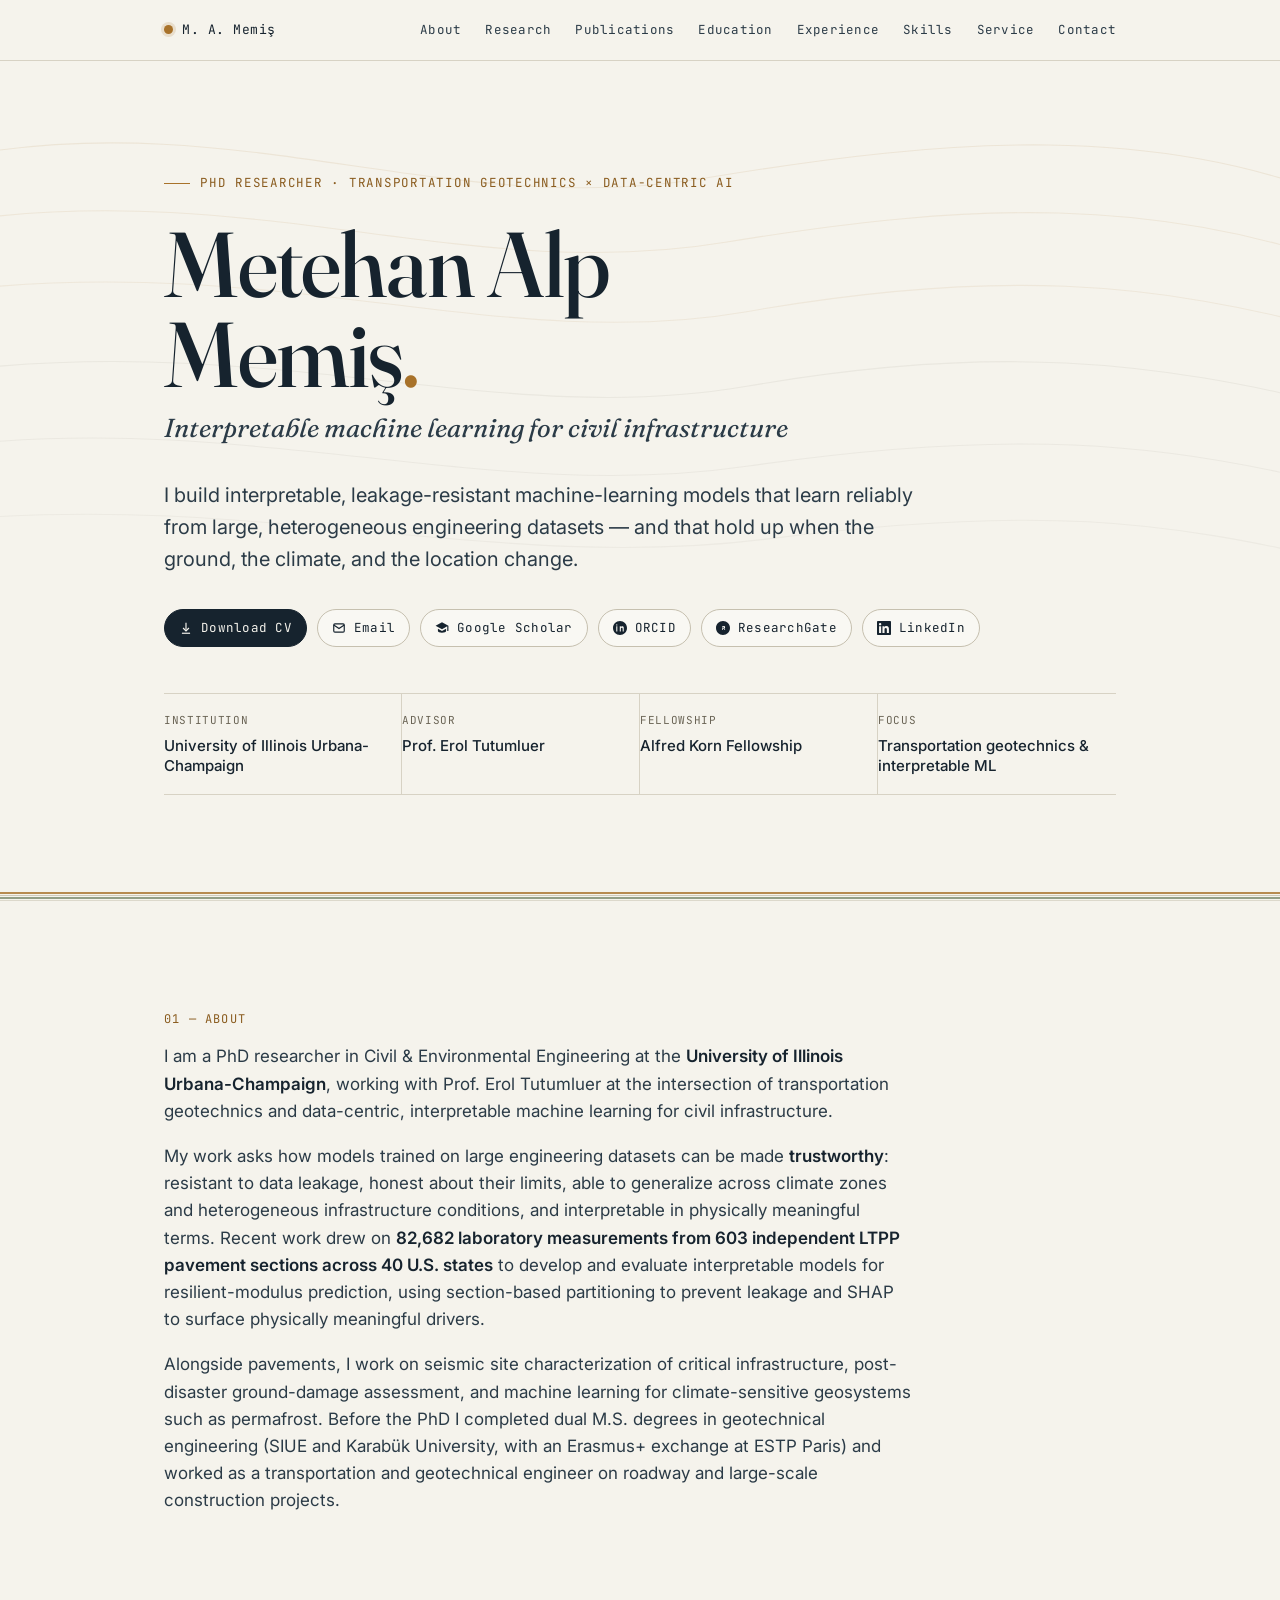
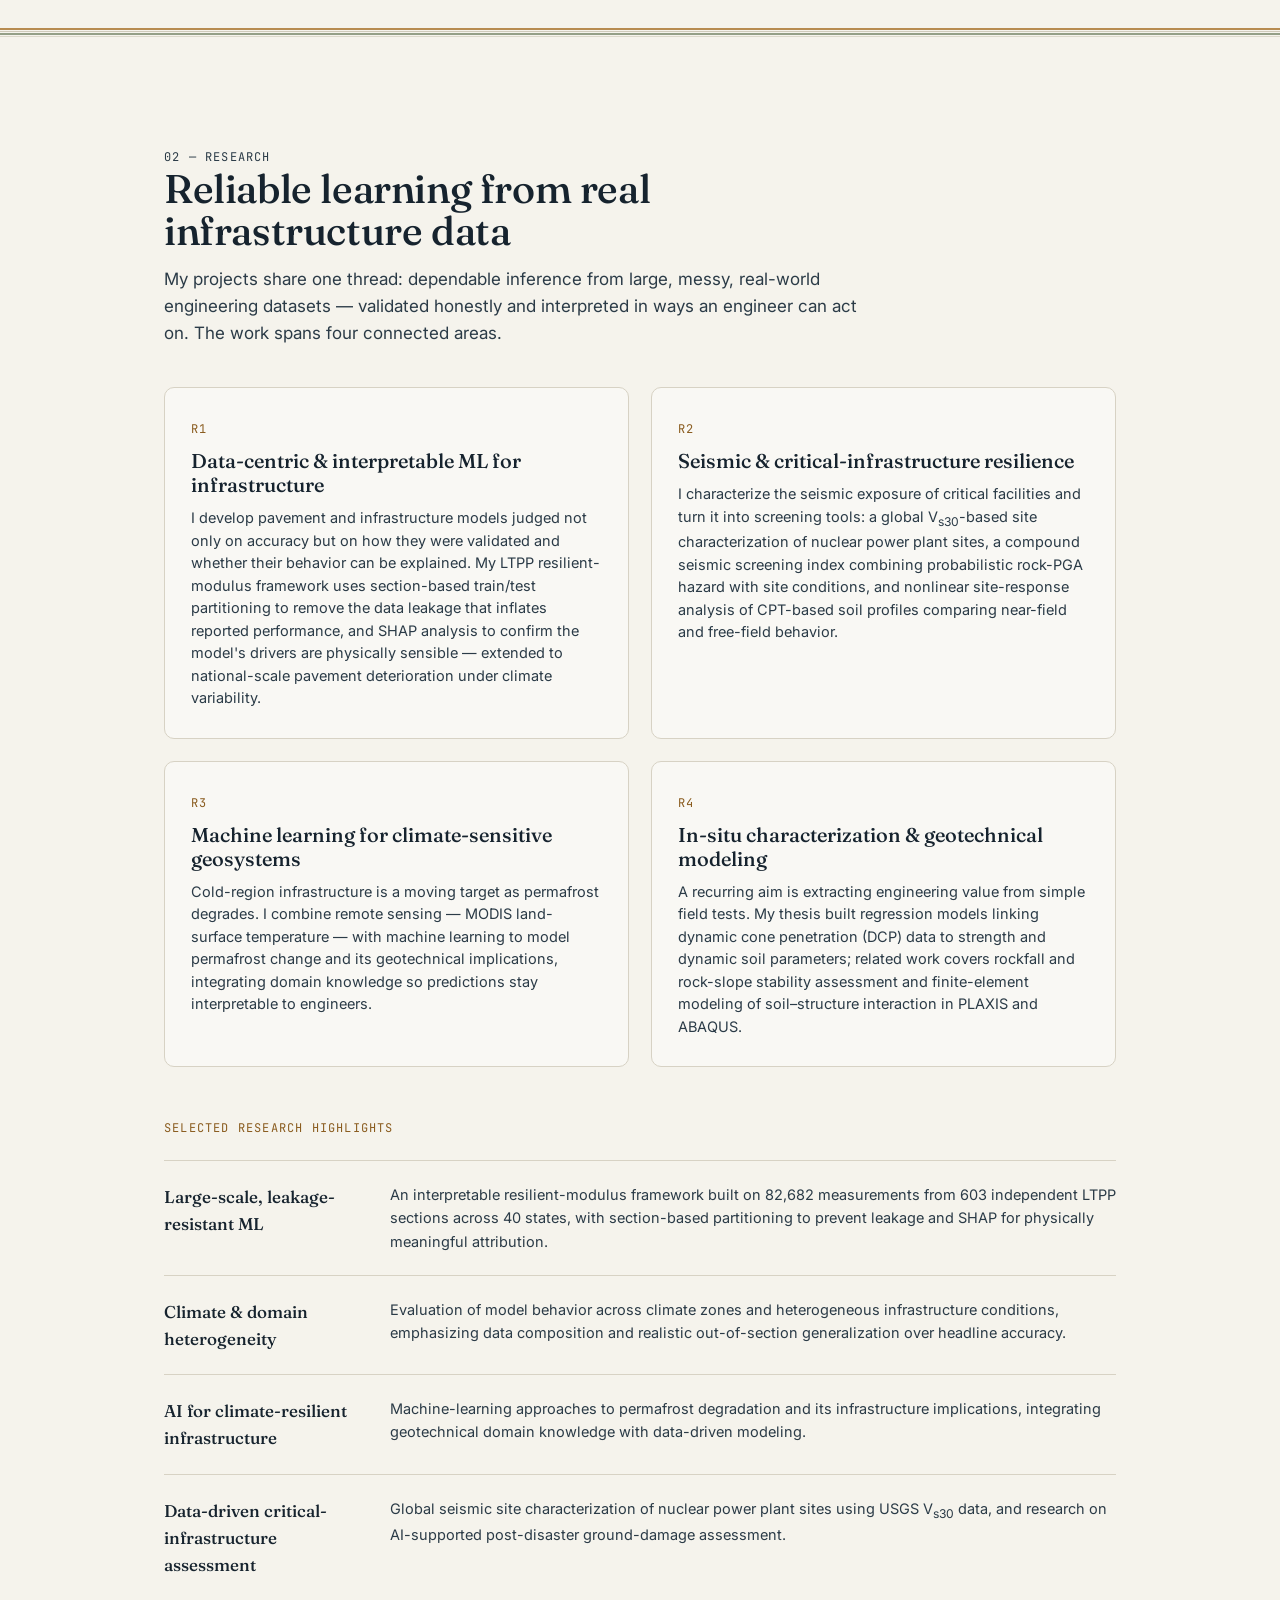
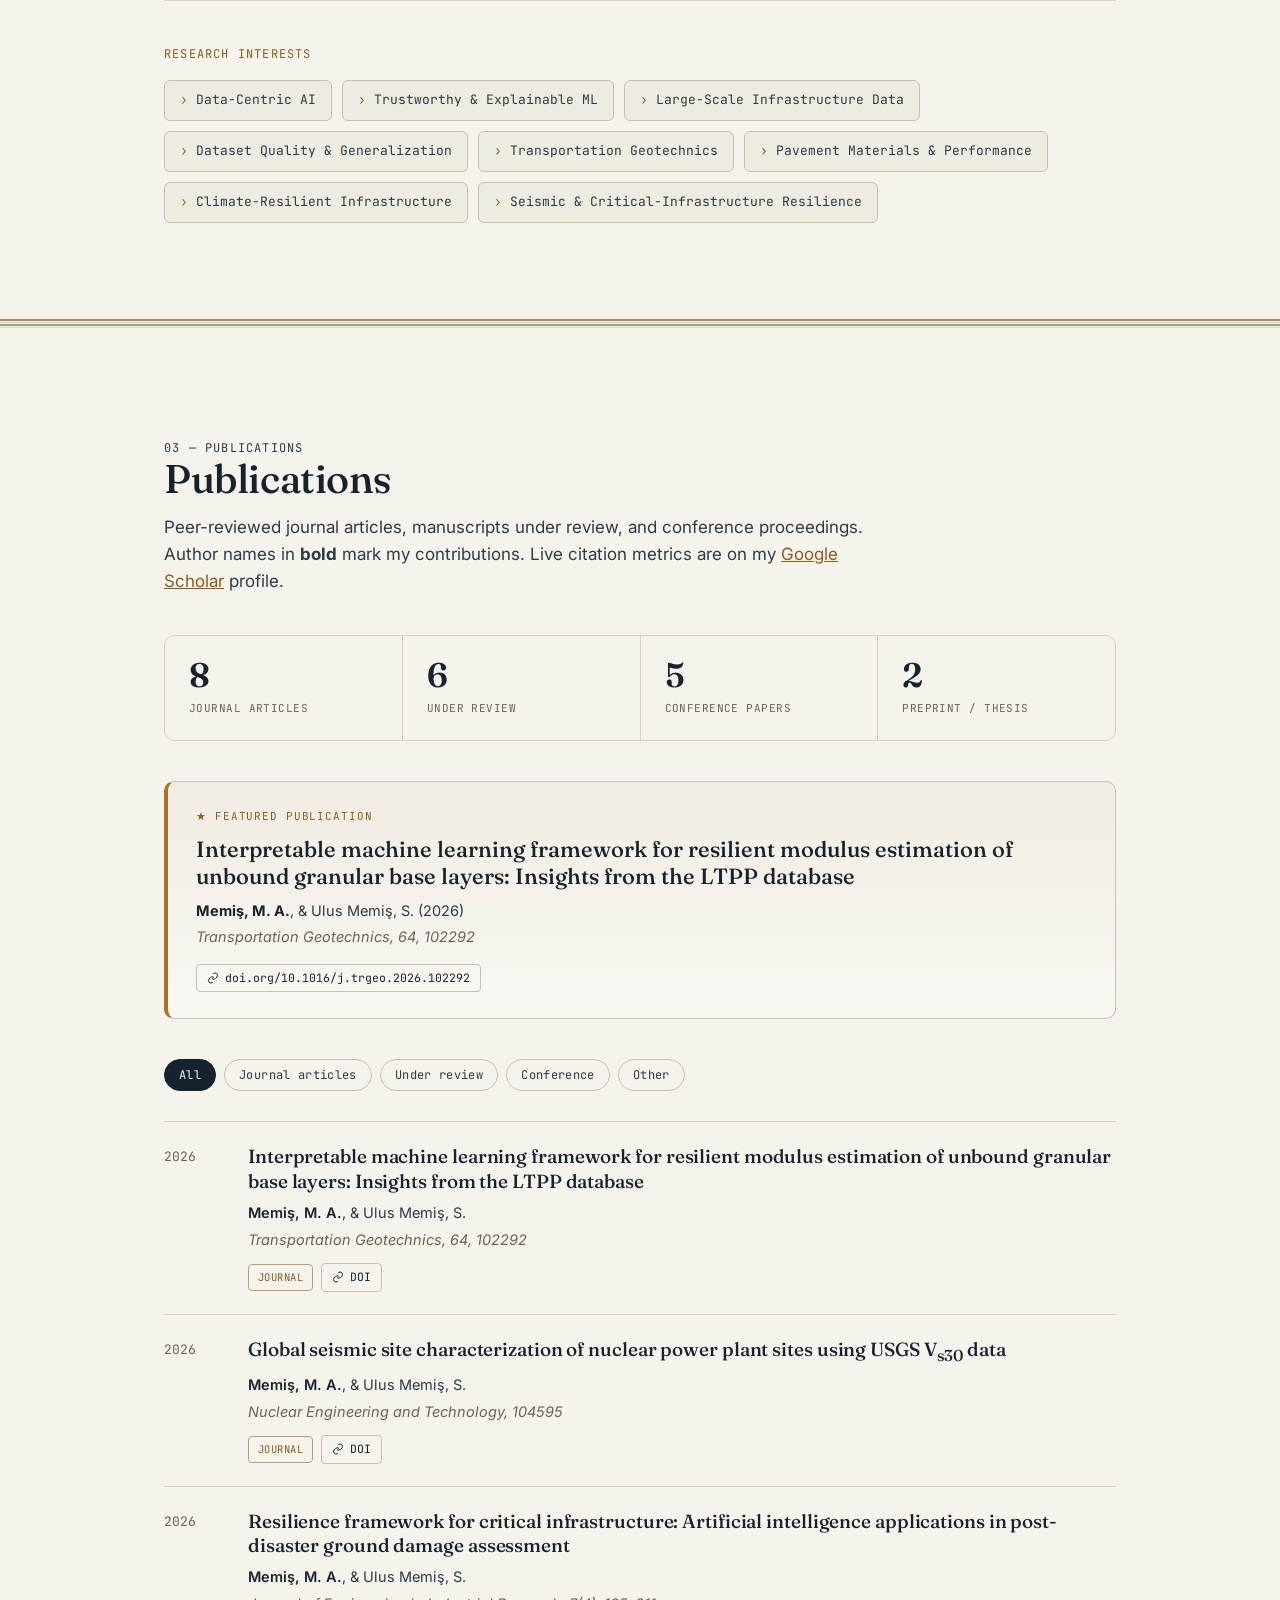
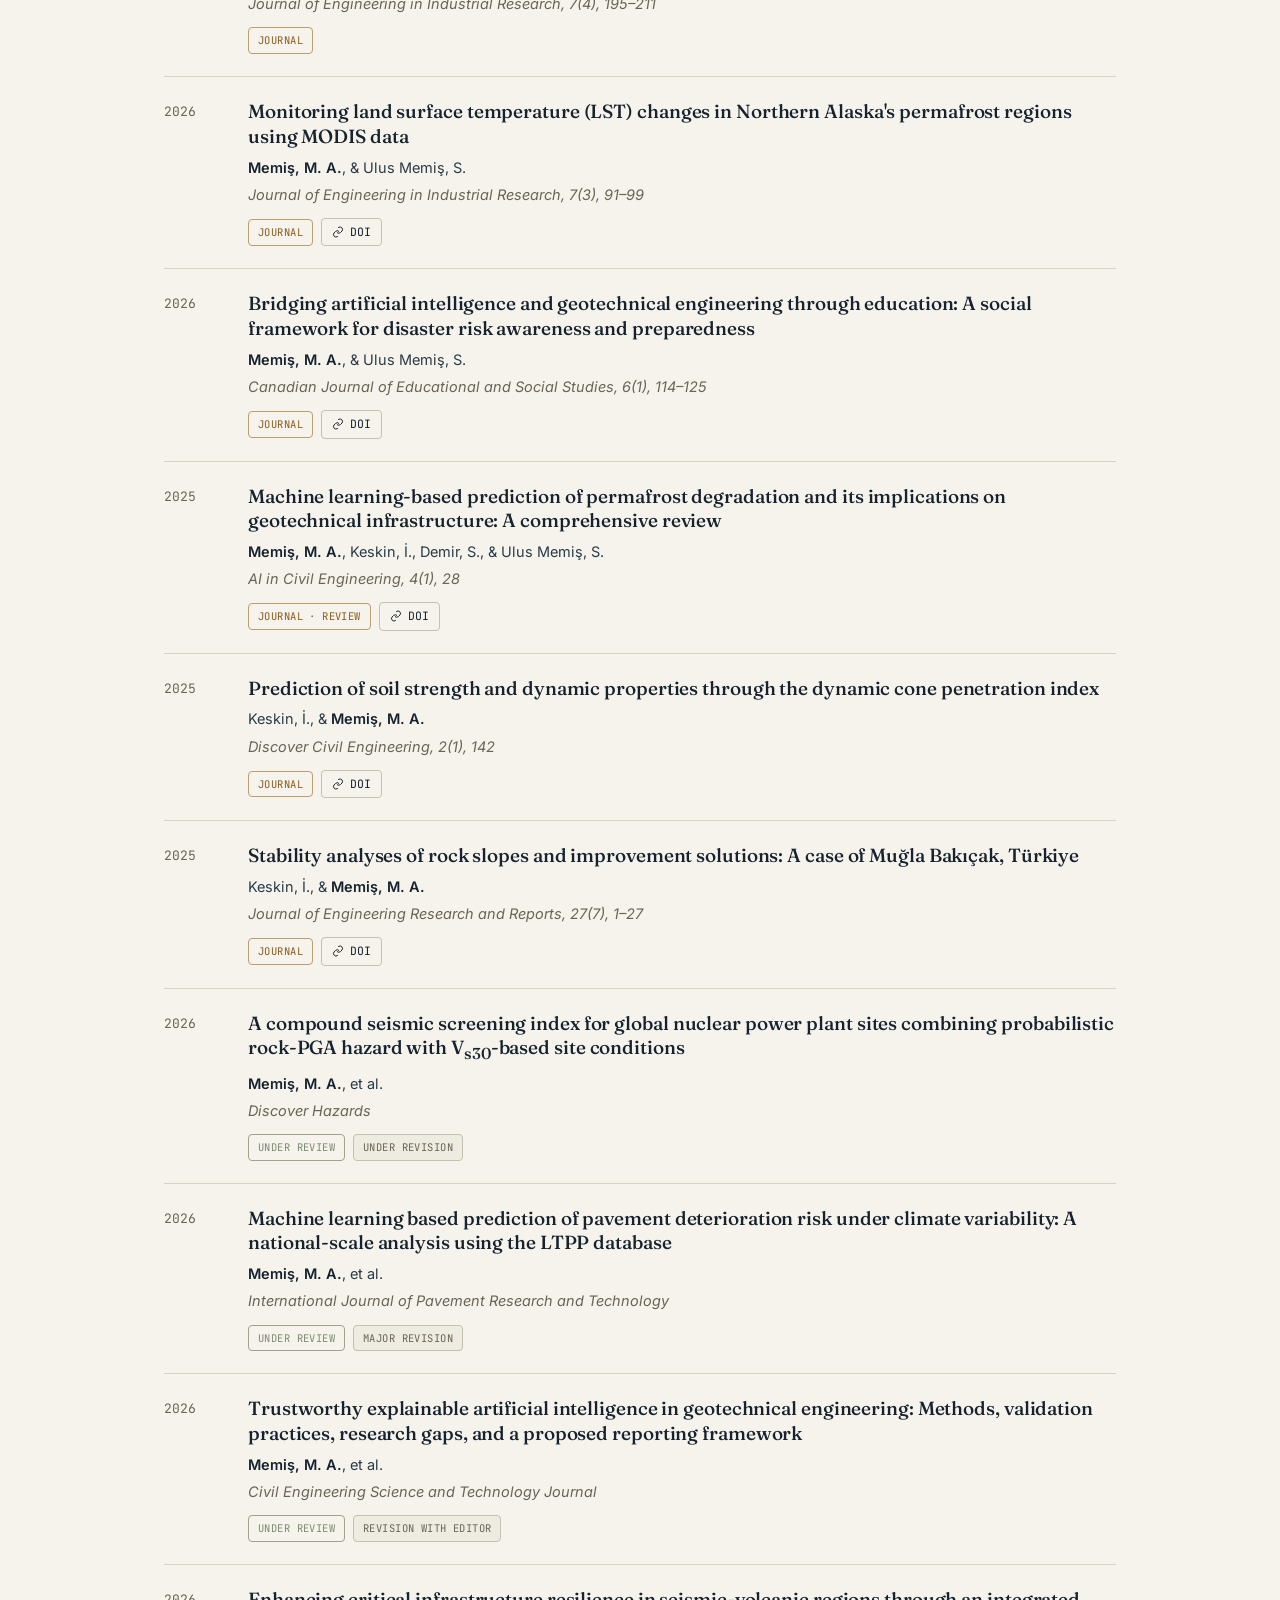
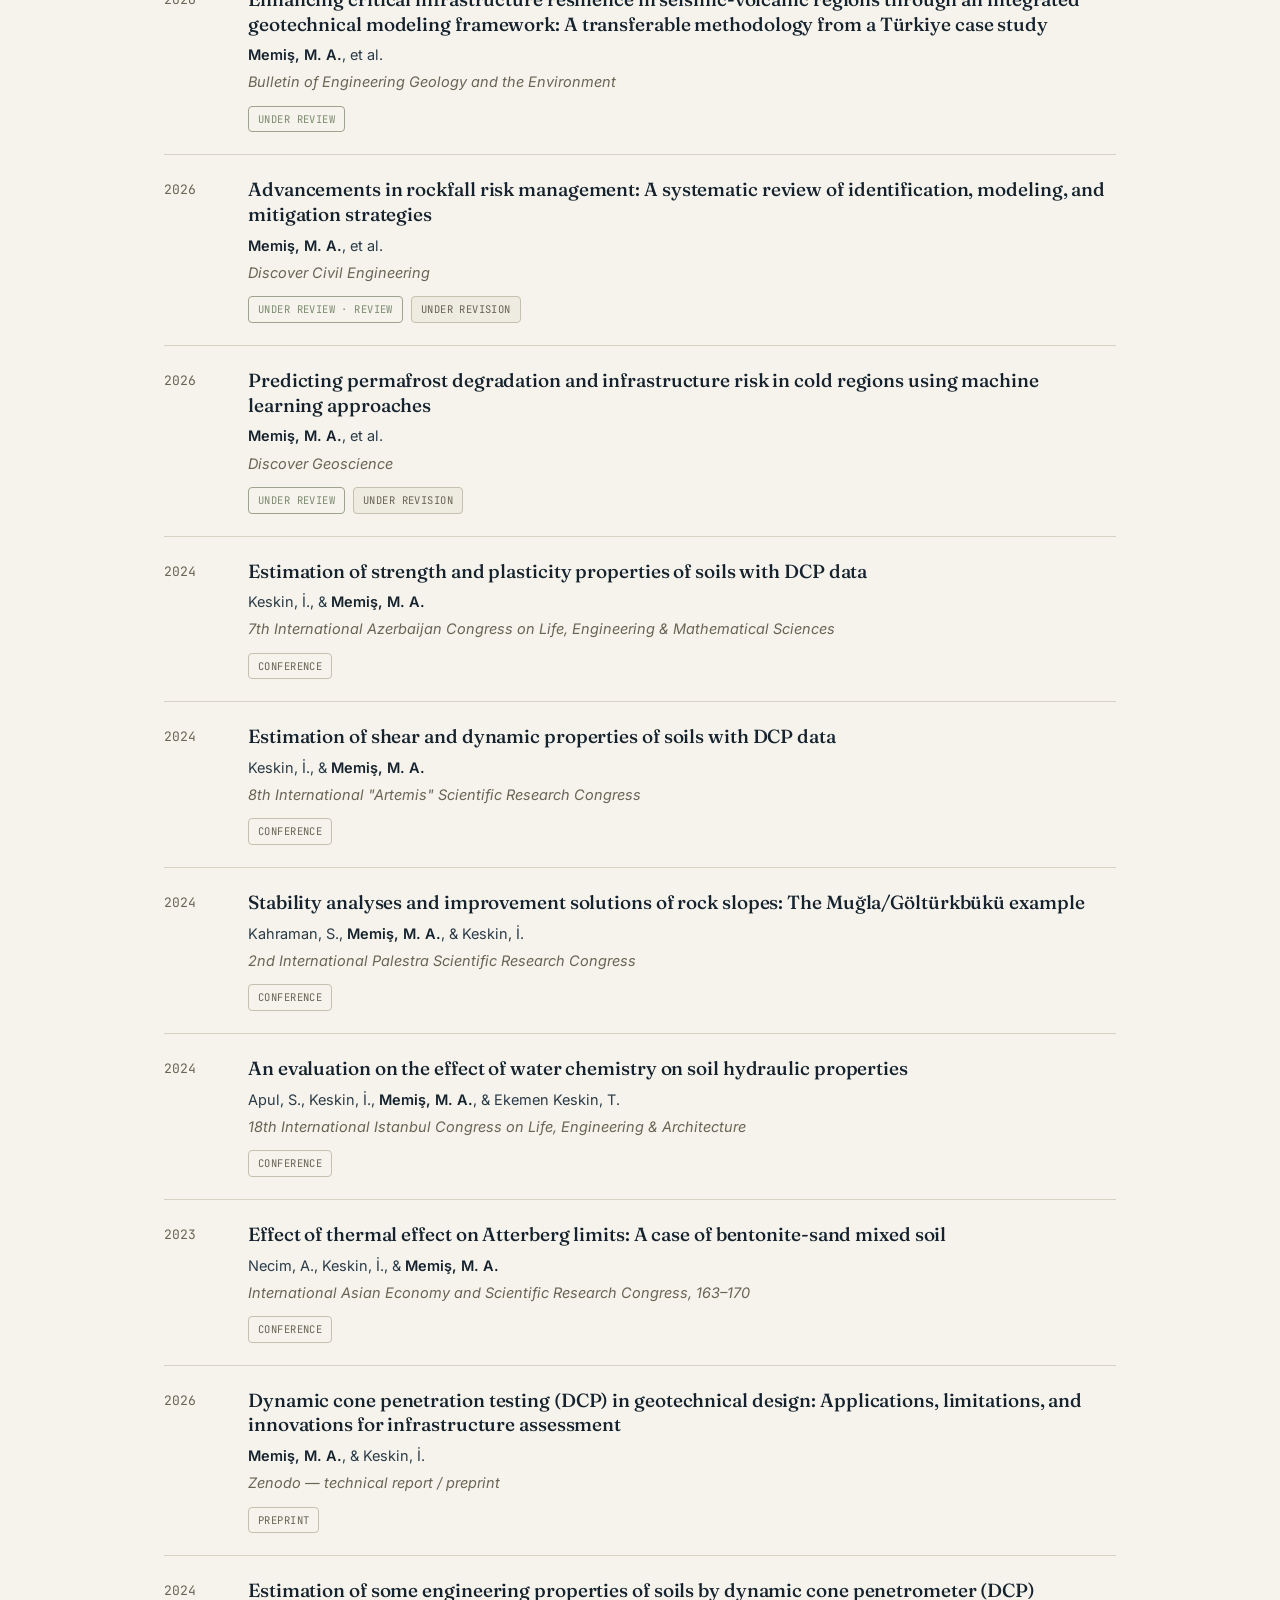
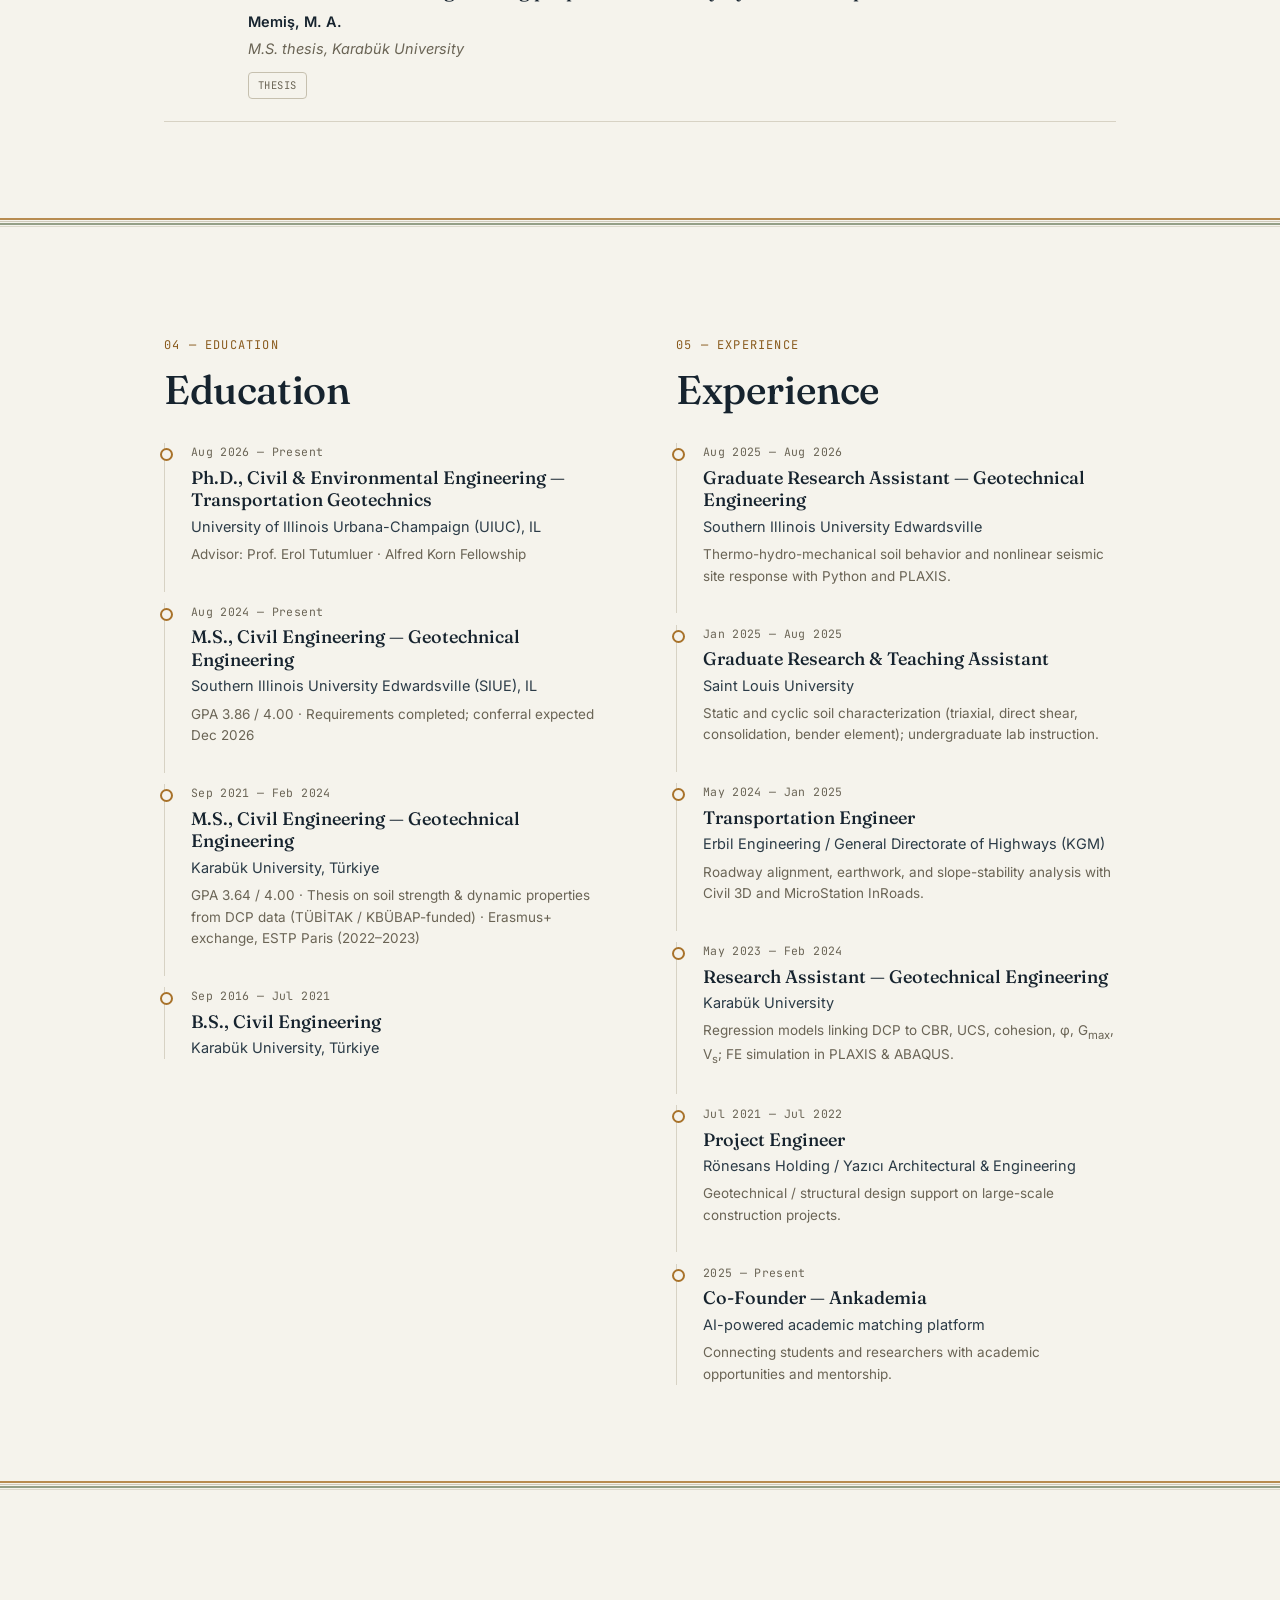
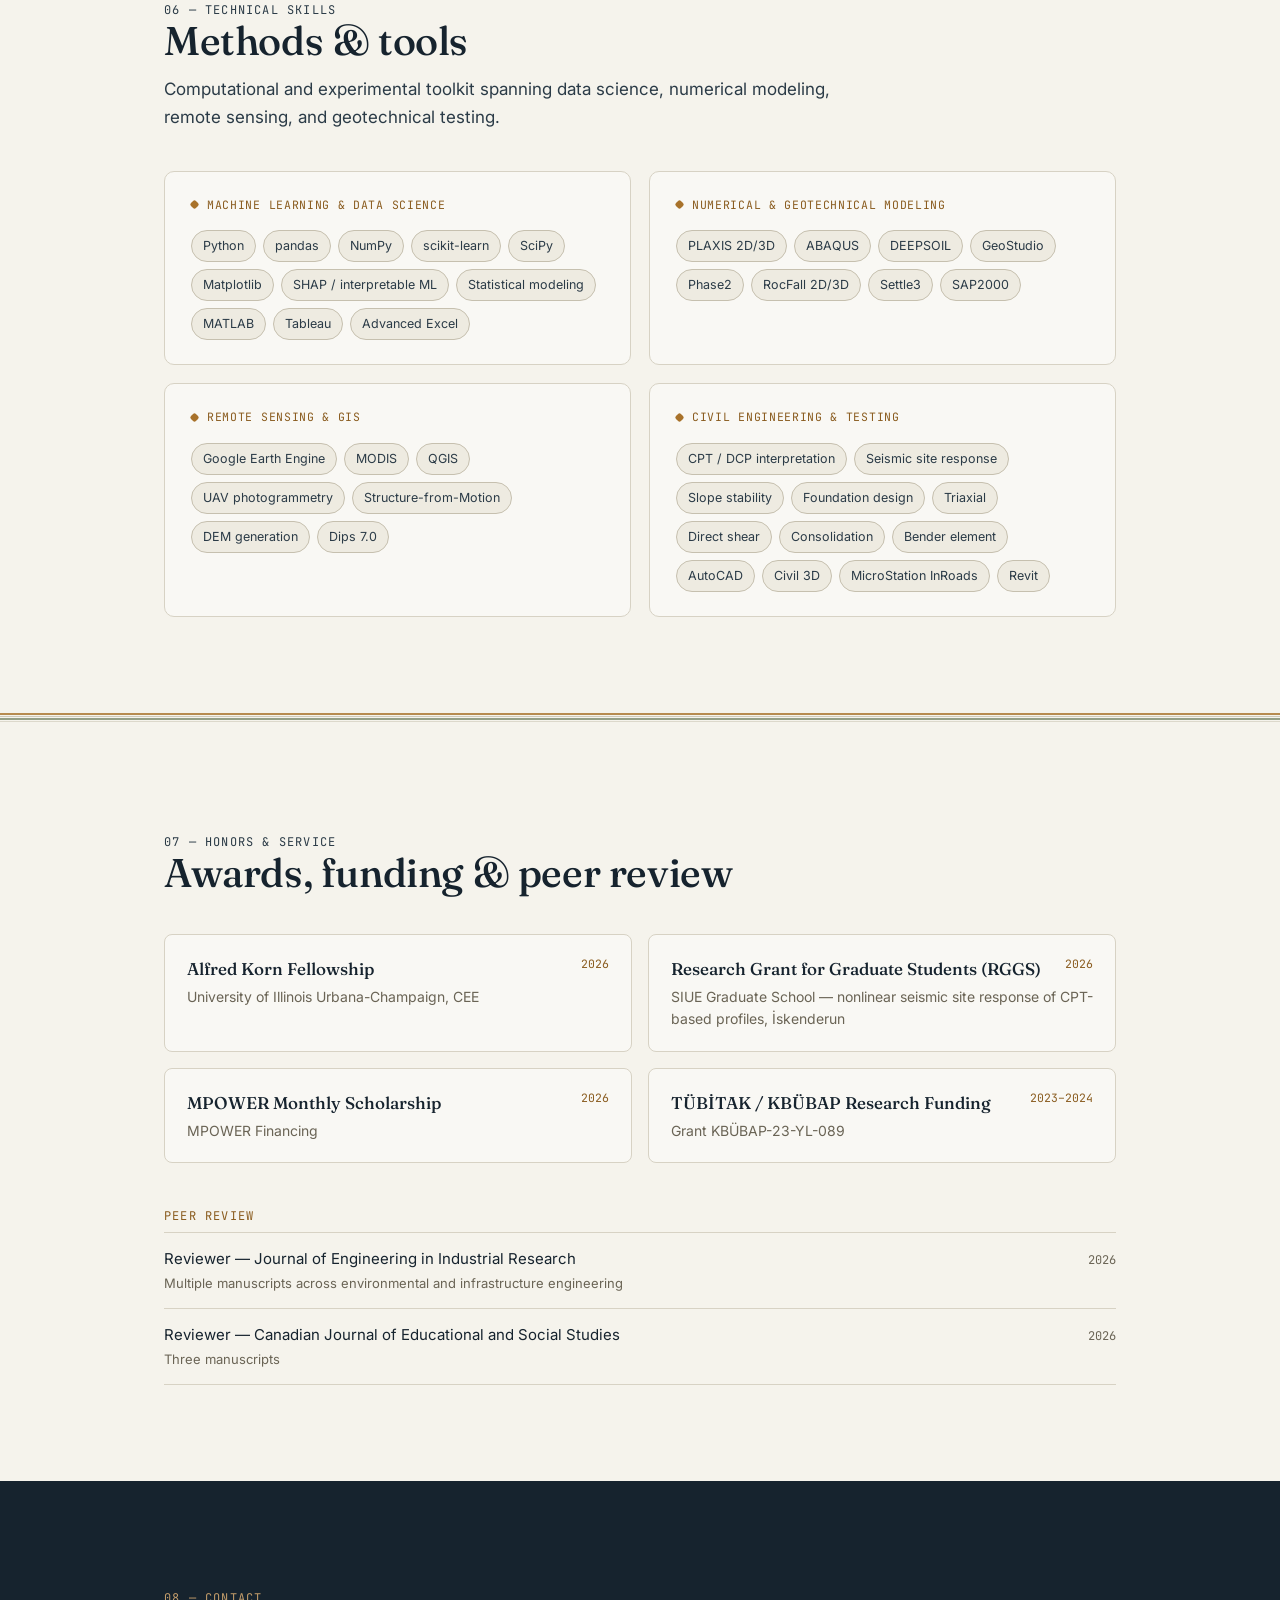
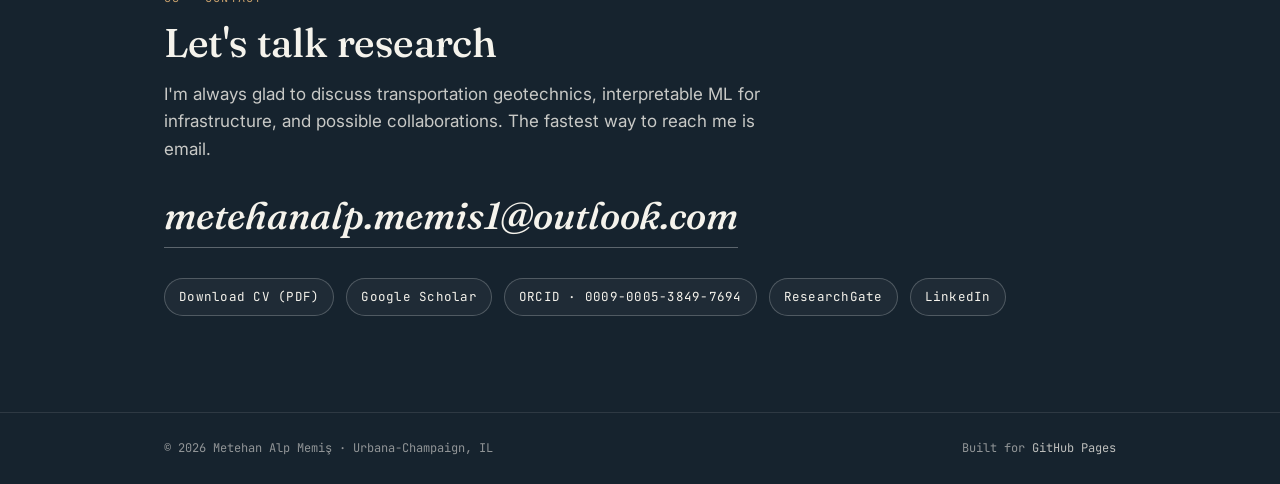
==== index.html @ e1c91932 "Add files via upload" ====
<!DOCTYPE html>
<html lang="en">
<head>
<meta charset="UTF-8" />
<meta name="viewport" content="width=device-width, initial-scale=1.0" />
<title>Metehan Alp Memiş — Transportation Geotechnics &amp; Data-Centric AI</title>
<meta name="description" content="Metehan Alp Memiş — PhD researcher at the University of Illinois Urbana-Champaign working at the intersection of transportation geotechnics and interpretable, data-centric machine learning for civil infrastructure." />
<meta name="author" content="Metehan Alp Memiş" />
<meta property="og:type" content="website" />
<meta property="og:title" content="Metehan Alp Memiş — Transportation Geotechnics & Data-Centric AI" />
<meta property="og:description" content="PhD researcher (UIUC) — interpretable machine learning, transportation geotechnics, and civil-infrastructure data." />

<link rel="preconnect" href="https://fonts.googleapis.com" />
<link rel="preconnect" href="https://fonts.gstatic.com" crossorigin />
<link href="https://fonts.googleapis.com/css2?family=Fraunces:opsz,wght@9..144,400;9..144,500;9..144,600&family=Inter:wght@400;500;600&family=JetBrains+Mono:wght@400;500&display=swap" rel="stylesheet" />

<style>
  :root {
    --ink:      #16232e;
    --ink-2:    #2b3b47;
    --stone:    #6a6455;
    --paper:    #f5f3ec;
    --panel:    #eeebe1;
    --line:     #d7d2c4;
    --line-2:   #c6c0af;
    --ochre:    #a8722a;
    --ochre-dk: #8a5c1f;
    --clay:     #7c8b6f;

    --f-display: "Fraunces", Georgia, serif;
    --f-body:    "Inter", system-ui, -apple-system, sans-serif;
    --f-mono:    "JetBrains Mono", ui-monospace, monospace;

    --maxw: 1080px;
    --gutter: clamp(20px, 5vw, 64px);
  }

  * { box-sizing: border-box; }
  html { scroll-behavior: smooth; }
  @media (prefers-reduced-motion: reduce) {
    html { scroll-behavior: auto; }
    * { animation: none !important; transition: none !important; }
  }

  body {
    margin: 0; background: var(--paper); color: var(--ink);
    font-family: var(--f-body); font-size: 17px; line-height: 1.6;
    -webkit-font-smoothing: antialiased; text-rendering: optimizeLegibility;
  }
  a { color: inherit; }
  ::selection { background: rgba(168,114,42,0.22); }
  .wrap { max-width: var(--maxw); margin: 0 auto; padding-inline: var(--gutter); }

  /* strata rule */
  .strata {
    height: 10px; width: 100%;
    background:
      linear-gradient(var(--ochre), var(--ochre)) 0 0 / 100% 2px no-repeat,
      linear-gradient(var(--line-2), var(--line-2)) 0 3px / 100% 1px no-repeat,
      linear-gradient(var(--clay), var(--clay)) 0 5px / 100% 2px no-repeat,
      linear-gradient(var(--line), var(--line)) 0 8px / 100% 1px no-repeat;
    opacity: .8;
  }

  /* nav */
  header.nav {
    position: sticky; top: 0; z-index: 40;
    background: color-mix(in srgb, var(--paper) 88%, transparent);
    backdrop-filter: blur(8px); border-bottom: 1px solid var(--line);
  }
  .nav-inner { display: flex; align-items: center; justify-content: space-between; height: 60px; gap: 24px; }
  .brand {
    font-family: var(--f-mono); font-size: 13px; letter-spacing: .04em;
    text-decoration: none; color: var(--ink); display: flex; align-items: center; gap: 9px;
  }
  .brand .dot { width: 9px; height: 9px; border-radius: 50%; background: var(--ochre); box-shadow: 0 0 0 3px rgba(168,114,42,0.16); flex: none; }
  .nav-links { display: flex; gap: 24px; }
  .nav-links a {
    font-family: var(--f-mono); font-size: 12.5px; letter-spacing: .02em;
    text-decoration: none; color: var(--ink-2); padding: 4px 0;
    border-bottom: 1.5px solid transparent; transition: color .18s, border-color .18s;
  }
  .nav-links a:hover { color: var(--ochre-dk); border-color: var(--ochre); }
  @media (max-width: 900px) { .nav-links { display: none; } }

  /* hero */
  .hero { position: relative; overflow: hidden; }
  .hero-contours { position: absolute; inset: 0; z-index: 0; pointer-events: none; opacity: .5; }
  .hero-inner { position: relative; z-index: 1; padding-top: clamp(56px, 9vw, 104px); padding-bottom: clamp(48px, 7vw, 80px); }

  .kicker {
    font-family: var(--f-mono); font-size: 12.5px; letter-spacing: .06em; text-transform: uppercase;
    color: var(--ochre-dk); display: inline-flex; align-items: center; gap: 10px; margin-bottom: 26px;
  }
  .kicker::before { content: ""; width: 26px; height: 1.5px; background: var(--ochre); }

  h1.name {
    font-family: var(--f-display); font-weight: 500;
    font-size: clamp(44px, 8.4vw, 92px); line-height: .98;
    letter-spacing: -0.015em; margin: 0 0 8px;
  }
  h1.name .dotted { color: var(--ochre); }
  .role {
    font-family: var(--f-display); font-weight: 400; font-style: italic;
    font-size: clamp(19px, 3vw, 26px); color: var(--ink-2); margin: 0 0 30px;
  }
  .thesis { max-width: 60ch; font-size: clamp(17px, 2vw, 20px); color: var(--ink-2); margin: 0 0 34px; }

  .links { display: flex; flex-wrap: wrap; gap: 10px; }
  .chip {
    display: inline-flex; align-items: center; gap: 8px;
    font-family: var(--f-mono); font-size: 12.5px; letter-spacing: .02em;
    text-decoration: none; color: var(--ink); padding: 8px 14px;
    border: 1px solid var(--line-2); border-radius: 999px; background: rgba(255,255,255,0.35);
    transition: border-color .18s, background .18s, transform .18s; cursor: pointer;
  }
  .chip:hover { border-color: var(--ochre); background: rgba(255,255,255,0.7); transform: translateY(-1px); }
  .chip svg { width: 14px; height: 14px; flex: none; }
  .chip.solid { background: var(--ink); color: var(--paper); border-color: var(--ink); }
  .chip.solid:hover { background: var(--ochre-dk); border-color: var(--ochre-dk); }

  .glance {
    margin-top: 46px; display: grid; grid-template-columns: repeat(4, 1fr);
    border-top: 1px solid var(--line); border-bottom: 1px solid var(--line);
  }
  .glance div { padding: 18px 20px 18px 0; border-right: 1px solid var(--line); }
  .glance div:last-child { border-right: 0; padding-right: 0; }
  .glance dt { font-family: var(--f-mono); font-size: 11px; letter-spacing: .06em; text-transform: uppercase; color: var(--stone); margin-bottom: 6px; }
  .glance dd { margin: 0; font-size: 15px; line-height: 1.35; font-weight: 500; }
  @media (max-width: 720px) {
    .glance { grid-template-columns: 1fr 1fr; }
    .glance div:nth-child(2) { border-right: 0; padding-right: 0; }
    .glance div { border-bottom: 1px solid var(--line); }
    .glance div:nth-last-child(-n+2) { border-bottom: 0; }
  }

  /* sections */
  section { padding-block: clamp(56px, 8vw, 96px); }
  .sec-label { font-family: var(--f-mono); font-size: 12px; letter-spacing: .1em; text-transform: uppercase; color: var(--ochre-dk); margin-bottom: 14px; }
  h2.sec-title { font-family: var(--f-display); font-weight: 500; font-size: clamp(28px, 4.4vw, 40px); line-height: 1.05; letter-spacing: -0.01em; margin: 0 0 8px; }
  .sec-head { margin-bottom: 40px; max-width: 64ch; }
  .sec-head p { color: var(--ink-2); margin: 14px 0 0; }

  .prose p { max-width: 68ch; color: var(--ink-2); margin: 0 0 18px; }
  .prose p strong { color: var(--ink); font-weight: 600; }

  /* research thrusts */
  .thrusts { display: grid; grid-template-columns: 1fr 1fr; gap: 22px; margin-bottom: 52px; }
  @media (max-width: 780px) { .thrusts { grid-template-columns: 1fr; } }
  .thrust {
    border: 1px solid var(--line); border-radius: 10px; padding: 26px 26px 28px;
    background: rgba(255,255,255,0.4); position: relative;
  }
  .thrust .rid { font-family: var(--f-mono); font-size: 12px; color: var(--ochre-dk); letter-spacing: .06em; }
  .thrust h3 { font-family: var(--f-display); font-weight: 500; font-size: 20px; line-height: 1.2; margin: 8px 0 10px; }
  .thrust p { margin: 0; font-size: 14.5px; color: var(--ink-2); line-height: 1.55; }

  .highlights { border-top: 1px solid var(--line); }
  .hl {
    display: grid; grid-template-columns: 200px 1fr; gap: 26px;
    padding: 22px 0; border-bottom: 1px solid var(--line);
  }
  .hl h4 { font-family: var(--f-display); font-weight: 500; font-size: 17px; margin: 0; color: var(--ink); }
  .hl p { margin: 0; font-size: 14.5px; color: var(--ink-2); }
  @media (max-width: 680px) { .hl { grid-template-columns: 1fr; gap: 8px; } }

  /* interests */
  .interests { display: flex; flex-wrap: wrap; gap: 10px; }
  .interest { font-family: var(--f-mono); font-size: 13px; padding: 9px 15px; border: 1px solid var(--line-2); background: var(--panel); border-radius: 6px; color: var(--ink-2); }
  .interest span { color: var(--ochre-dk); margin-right: 8px; }

  /* pub stats */
  .pubstats { display: flex; flex-wrap: wrap; gap: 0; border: 1px solid var(--line); border-radius: 10px; overflow: hidden; margin-bottom: 40px; }
  .pubstat { flex: 1 1 0; min-width: 130px; padding: 22px 24px; border-right: 1px solid var(--line); }
  .pubstat:last-child { border-right: 0; }
  .pubstat .n { font-family: var(--f-display); font-weight: 600; font-size: 34px; line-height: 1; color: var(--ink); }
  .pubstat .l { font-family: var(--f-mono); font-size: 11px; letter-spacing: .04em; text-transform: uppercase; color: var(--stone); margin-top: 8px; }
  @media (max-width: 640px) { .pubstat { flex-basis: 50%; border-bottom: 1px solid var(--line); } .pubstat:nth-child(2){border-right:0} }

  /* featured pub */
  .featured {
    border: 1px solid var(--line-2); border-left: 4px solid var(--ochre);
    border-radius: 10px; padding: 26px 28px; margin-bottom: 40px;
    background: linear-gradient(180deg, rgba(168,114,42,0.05), rgba(255,255,255,0.35));
  }
  .featured .flag { font-family: var(--f-mono); font-size: 11px; letter-spacing: .08em; text-transform: uppercase; color: var(--ochre-dk); margin-bottom: 10px; display: flex; align-items: center; gap: 8px; }
  .featured .flag::before { content: "★"; }
  .featured h3 { font-family: var(--f-display); font-weight: 500; font-size: 22px; line-height: 1.25; margin: 0 0 8px; }
  .featured .fa { font-size: 14.5px; color: var(--ink-2); margin: 0 0 3px; } .featured .fa b { color: var(--ink); }
  .featured .fv { font-size: 14.5px; color: var(--stone); font-style: italic; margin: 0 0 16px; }

  /* pub filter + list */
  .filters { display: flex; flex-wrap: wrap; gap: 8px; margin-bottom: 30px; }
  .filter-btn {
    font-family: var(--f-mono); font-size: 12px; letter-spacing: .03em;
    padding: 7px 14px; border-radius: 999px; cursor: pointer;
    border: 1px solid var(--line-2); background: transparent; color: var(--ink-2); transition: all .16s;
  }
  .filter-btn:hover { border-color: var(--ochre); color: var(--ochre-dk); }
  .filter-btn[aria-pressed="true"] { background: var(--ink); color: var(--paper); border-color: var(--ink); }

  ol.pubs { list-style: none; margin: 0; padding: 0; }
  .pub { display: grid; grid-template-columns: 62px 1fr; gap: 22px; padding: 22px 0; border-top: 1px solid var(--line); }
  .pub:last-child { border-bottom: 1px solid var(--line); }
  .pub-year { font-family: var(--f-mono); font-size: 13px; color: var(--stone); padding-top: 3px; }
  .pub-body { min-width: 0; }
  .pub-title { font-family: var(--f-display); font-weight: 500; font-size: 19px; line-height: 1.3; margin: 0 0 7px; letter-spacing: -0.005em; }
  .pub-authors { font-size: 14.5px; color: var(--ink-2); margin: 0 0 4px; }
  .pub-authors b { color: var(--ink); font-weight: 600; }
  .pub-venue { font-size: 14.5px; color: var(--stone); font-style: italic; margin: 0 0 12px; }
  .pub-meta { display: flex; flex-wrap: wrap; gap: 8px; align-items: center; }
  .tag { font-family: var(--f-mono); font-size: 10.5px; letter-spacing: .04em; text-transform: uppercase; padding: 4px 9px; border-radius: 4px; border: 1px solid var(--line-2); color: var(--stone); }
  .tag.j { color: var(--ochre-dk); border-color: color-mix(in srgb, var(--ochre) 45%, var(--line-2)); }
  .tag.r { color: var(--clay); border-color: color-mix(in srgb, var(--clay) 55%, var(--line-2)); }
  .tag.status { background: var(--panel); }
  .doi { font-family: var(--f-mono); font-size: 11.5px; text-decoration: none; color: var(--ink); display: inline-flex; align-items: center; gap: 6px; padding: 4px 10px; border-radius: 4px; border: 1px solid var(--line-2); transition: border-color .16s, color .16s; }
  .doi:hover { border-color: var(--ochre); color: var(--ochre-dk); }
  .doi svg { width: 12px; height: 12px; }
  @media (max-width: 600px) { .pub { grid-template-columns: 1fr; gap: 8px; } .pub-year { padding-top: 0; } }

  /* timelines */
  .cols { display: grid; grid-template-columns: 1fr 1fr; gap: clamp(40px, 6vw, 72px); }
  @media (max-width: 820px) { .cols { grid-template-columns: 1fr; gap: 56px; } }
  .tl-item { position: relative; padding: 0 0 26px 26px; border-left: 1px solid var(--line); }
  .tl-item:last-child { padding-bottom: 0; }
  .tl-item::before { content: ""; position: absolute; left: -5px; top: 5px; width: 9px; height: 9px; border-radius: 50%; background: var(--paper); border: 2px solid var(--ochre); }
  .tl-when { font-family: var(--f-mono); font-size: 11.5px; letter-spacing: .03em; color: var(--stone); margin-bottom: 5px; }
  .tl-what { font-family: var(--f-display); font-weight: 500; font-size: 18px; line-height: 1.25; margin: 0 0 3px; }
  .tl-where { font-size: 14.5px; color: var(--ink-2); margin: 0 0 6px; }
  .tl-note { font-size: 13.5px; color: var(--stone); margin: 0; }

  /* skills */
  .skills { display: grid; grid-template-columns: 1fr 1fr; gap: 18px; }
  @media (max-width: 780px) { .skills { grid-template-columns: 1fr; } }
  .skill { border: 1px solid var(--line); border-radius: 10px; padding: 24px 26px; background: rgba(255,255,255,0.4); }
  .skill .sk-h { font-family: var(--f-mono); font-size: 11.5px; letter-spacing: .06em; text-transform: uppercase; color: var(--ochre-dk); margin-bottom: 16px; display: flex; align-items: center; gap: 9px; }
  .skill .sk-h::before { content: ""; width: 7px; height: 7px; background: var(--ochre); border-radius: 2px; transform: rotate(45deg); }
  .pills { display: flex; flex-wrap: wrap; gap: 7px; }
  .pill { font-size: 12.5px; padding: 5px 11px; border: 1px solid var(--line-2); border-radius: 999px; color: var(--ink-2); background: var(--panel); }

  /* cards + lists */
  .cards { display: grid; grid-template-columns: 1fr 1fr; gap: 16px; }
  @media (max-width: 720px) { .cards { grid-template-columns: 1fr; } }
  .card { border: 1px solid var(--line); border-radius: 8px; padding: 20px 22px; background: rgba(255,255,255,0.4); }
  .card h3 { font-family: var(--f-display); font-weight: 500; font-size: 17px; margin: 0 0 4px; }
  .card p { margin: 0; font-size: 14px; color: var(--stone); }
  .card .yr { font-family: var(--f-mono); font-size: 11.5px; color: var(--ochre-dk); float: right; }

  ul.plain { list-style: none; margin: 0; padding: 0; }
  ul.plain li { padding: 14px 0; border-top: 1px solid var(--line); display: flex; justify-content: space-between; gap: 16px; align-items: baseline; }
  ul.plain li:last-child { border-bottom: 1px solid var(--line); }
  ul.plain .li-main { font-size: 15px; }
  ul.plain .li-sub { display: block; font-size: 13px; color: var(--stone); margin-top: 2px; }
  ul.plain .li-yr { font-family: var(--f-mono); font-size: 12px; color: var(--stone); white-space: nowrap; }

  /* contact */
  .contact { background: var(--ink); color: var(--paper); }
  .contact .sec-label { color: color-mix(in srgb, var(--ochre) 70%, #fff); }
  .contact h2.sec-title { color: var(--paper); }
  .contact p { color: color-mix(in srgb, var(--paper) 80%, transparent); max-width: 58ch; }
  .contact-links { display: flex; flex-wrap: wrap; gap: 12px; margin-top: 30px; }
  .contact .chip { color: var(--paper); border-color: rgba(255,255,255,0.22); background: rgba(255,255,255,0.04); }
  .contact .chip:hover { border-color: var(--ochre); background: rgba(255,255,255,0.1); }
  .mail { font-family: var(--f-display); font-weight: 500; font-style: italic; font-size: clamp(24px, 4vw, 38px); color: var(--paper); text-decoration: none; border-bottom: 1px solid rgba(255,255,255,0.3); transition: border-color .2s; display: inline-block; margin-top: 6px; }
  .mail:hover { border-color: var(--ochre); }

  footer { background: var(--ink); border-top: 1px solid rgba(255,255,255,0.1); color: color-mix(in srgb, var(--paper) 55%, transparent); font-family: var(--f-mono); font-size: 12px; }
  .foot-inner { display: flex; justify-content: space-between; flex-wrap: wrap; gap: 12px; padding-block: 26px; }
  footer a { color: color-mix(in srgb, var(--paper) 75%, transparent); text-decoration: none; }
  footer a:hover { color: var(--ochre); }

  :focus-visible { outline: 2px solid var(--ochre); outline-offset: 3px; border-radius: 3px; }
</style>
</head>
<body>

<header class="nav">
  <div class="wrap nav-inner">
    <a class="brand" href="#top"><span class="dot"></span>M. A. Memiş</a>
    <nav class="nav-links" aria-label="Section navigation">
      <a href="#about">About</a>
      <a href="#research">Research</a>
      <a href="#publications">Publications</a>
      <a href="#education">Education</a>
      <a href="#experience">Experience</a>
      <a href="#skills">Skills</a>
      <a href="#service">Service</a>
      <a href="#contact">Contact</a>
    </nav>
  </div>
</header>

<!-- HERO -->
<div class="hero" id="top">
  <svg class="hero-contours" viewBox="0 0 1200 520" preserveAspectRatio="xMidYMid slice" aria-hidden="true">
    <g fill="none" stroke="#a8722a" stroke-width="1">
      <path d="M-40 90 C 220 40, 420 150, 660 110 S 1080 60, 1260 130" opacity="0.22"/>
      <path d="M-40 150 C 240 110, 440 210, 680 170 S 1080 130, 1260 190" opacity="0.20"/>
      <path d="M-40 215 C 260 180, 470 275, 700 235 S 1080 205, 1260 255" opacity="0.18"/>
    </g>
    <g fill="none" stroke="#6a6455" stroke-width="1">
      <path d="M-40 290 C 260 255, 470 345, 700 305 S 1080 280, 1260 325" opacity="0.16"/>
      <path d="M-40 360 C 240 330, 460 415, 700 380 S 1090 355, 1260 400" opacity="0.14"/>
      <path d="M-40 430 C 240 405, 470 480, 720 448 S 1090 430, 1260 470" opacity="0.12"/>
    </g>
  </svg>

  <div class="wrap hero-inner">
    <span class="kicker">PhD Researcher · Transportation Geotechnics × Data-Centric AI</span>
    <h1 class="name">Metehan Alp<br>Memiş<span class="dotted">.</span></h1>
    <p class="role">Interpretable machine learning for civil infrastructure</p>
    <p class="thesis">
      I build interpretable, leakage-resistant machine-learning models that learn reliably
      from large, heterogeneous engineering datasets — and that hold up when the ground,
      the climate, and the location change.
    </p>

    <div class="links">
      <a class="chip solid" href="Metehan_Alp_Memis_CV.pdf" target="_blank" rel="noopener">
        <svg viewBox="0 0 24 24" fill="none" stroke="currentColor" stroke-width="2"><path d="M12 3v12"/><path d="m7 12 5 5 5-5"/><path d="M5 21h14"/></svg>
        Download CV
      </a>
      <a class="chip" href="mailto:metehanalp.memis1@outlook.com">
        <svg viewBox="0 0 24 24" fill="none" stroke="currentColor" stroke-width="2"><rect x="3" y="5" width="18" height="14" rx="2"/><path d="m3 7 9 6 9-6"/></svg>
        Email
      </a>
      <a class="chip" href="https://scholar.google.com/citations?user=kkfv-ygAAAAJ&hl=en" target="_blank" rel="noopener">
        <svg viewBox="0 0 24 24" fill="currentColor"><path d="M12 2 1 8l11 6 9-4.9V17h2V8L12 2zM5 13.2V17c0 1.7 3.1 3 7 3s7-1.3 7-3v-3.8l-7 3.8-7-3.8z"/></svg>
        Google Scholar
      </a>
      <a class="chip" href="https://orcid.org/0009-0005-3849-7694" target="_blank" rel="noopener">
        <svg viewBox="0 0 24 24" fill="currentColor"><path d="M12 0C5.4 0 0 5.4 0 12s5.4 12 12 12 12-5.4 12-12S18.6 0 12 0zM7.4 18H5.6V8.9h1.8V18zM6.5 7.7a1.05 1.05 0 1 1 0-2.1 1.05 1.05 0 0 1 0 2.1zM18.4 18h-1.8v-4.4c0-2.7-3.2-2.5-3.2 0V18h-1.8V8.9h1.8v1c.8-1.5 5-1.6 5 1.4V18z"/></svg>
        ORCID
      </a>
      <a class="chip" href="https://www.researchgate.net/profile/Metehan-Memis-2" target="_blank" rel="noopener">
        <svg viewBox="0 0 24 24" fill="currentColor"><path d="M12 0C5.37 0 0 5.37 0 12s5.37 12 12 12 12-5.37 12-12S18.63 0 12 0zm3.2 15.6c-.3 0-.55-.13-.78-.5l-1.5-2.35h-.9V15c0 .35-.2.55-.55.55h-.2c-.35 0-.55-.2-.55-.55V9c0-.35.2-.55.55-.55h1.9c1.55 0 2.5.9 2.5 2.25 0 1-.5 1.7-1.35 2.05l1.35 2.05c.2.3.05.8-.42.8zm-2.83-3.9c.75 0 1.2-.42 1.2-1.05 0-.6-.45-1-1.2-1h-1v2.05h1z"/></svg>
        ResearchGate
      </a>
      <a class="chip" href="https://www.linkedin.com/in/metehanalpmemis" target="_blank" rel="noopener">
        <svg viewBox="0 0 24 24" fill="currentColor"><path d="M20.45 20.45h-3.55v-5.57c0-1.33-.02-3.04-1.85-3.04-1.85 0-2.14 1.45-2.14 2.94v5.67H9.36V9h3.41v1.56h.05c.47-.9 1.63-1.85 3.36-1.85 3.6 0 4.27 2.37 4.27 5.45v6.29zM5.34 7.43a2.06 2.06 0 1 1 0-4.12 2.06 2.06 0 0 1 0 4.12zM7.12 20.45H3.55V9h3.57v11.45zM22.22 0H1.77C.79 0 0 .77 0 1.73v20.54C0 23.23.79 24 1.77 24h20.45c.98 0 1.78-.77 1.78-1.73V1.73C24 .77 23.2 0 22.22 0z"/></svg>
        LinkedIn
      </a>
    </div>

    <dl class="glance">
      <div><dt>Institution</dt><dd>University of Illinois Urbana-Champaign</dd></div>
      <div><dt>Advisor</dt><dd>Prof. Erol Tutumluer</dd></div>
      <div><dt>Fellowship</dt><dd>Alfred Korn Fellowship</dd></div>
      <div><dt>Focus</dt><dd>Transportation geotechnics &amp; interpretable ML</dd></div>
    </dl>
  </div>
</div>
<div class="strata" aria-hidden="true"></div>

<!-- ABOUT -->
<section id="about">
  <div class="wrap">
    <p class="sec-label">01 — About</p>
    <div class="prose">
      <p>
        I am a PhD researcher in Civil &amp; Environmental Engineering at the
        <strong>University of Illinois Urbana-Champaign</strong>, working with
        Prof. Erol Tutumluer at the intersection of transportation geotechnics and
        data-centric, interpretable machine learning for civil infrastructure.
      </p>
      <p>
        My work asks how models trained on large engineering datasets can be made
        <strong>trustworthy</strong>: resistant to data leakage, honest about their limits,
        able to generalize across climate zones and heterogeneous infrastructure conditions,
        and interpretable in physically meaningful terms. Recent work drew on
        <strong>82,682 laboratory measurements from 603 independent LTPP pavement sections
        across 40 U.S. states</strong> to develop and evaluate interpretable models for
        resilient-modulus prediction, using section-based partitioning to prevent leakage
        and SHAP to surface physically meaningful drivers.
      </p>
      <p>
        Alongside pavements, I work on seismic site characterization of critical
        infrastructure, post-disaster ground-damage assessment, and machine learning for
        climate-sensitive geosystems such as permafrost. Before the PhD I completed dual
        M.S. degrees in geotechnical engineering (SIUE and Karabük University, with an
        Erasmus+ exchange at ESTP Paris) and worked as a transportation and geotechnical
        engineer on roadway and large-scale construction projects.
      </p>
    </div>
  </div>
</section>
<div class="strata" aria-hidden="true"></div>

<!-- RESEARCH -->
<section id="research">
  <div class="wrap">
    <div class="sec-head">
      <p class="sec-label">02 — Research</p>
      <h2 class="sec-title">Reliable learning from real infrastructure data</h2>
      <p>
        My projects share one thread: dependable inference from large, messy, real-world
        engineering datasets — validated honestly and interpreted in ways an engineer can
        act on. The work spans four connected areas.
      </p>
    </div>

    <div class="thrusts">
      <div class="thrust">
        <span class="rid">R1</span>
        <h3>Data-centric &amp; interpretable ML for infrastructure</h3>
        <p>
          I develop pavement and infrastructure models judged not only on accuracy but on
          how they were validated and whether their behavior can be explained. My LTPP
          resilient-modulus framework uses section-based train/test partitioning to remove
          the data leakage that inflates reported performance, and SHAP analysis to confirm
          the model's drivers are physically sensible — extended to national-scale pavement
          deterioration under climate variability.
        </p>
      </div>
      <div class="thrust">
        <span class="rid">R2</span>
        <h3>Seismic &amp; critical-infrastructure resilience</h3>
        <p>
          I characterize the seismic exposure of critical facilities and turn it into
          screening tools: a global V<sub>s30</sub>-based site characterization of nuclear
          power plant sites, a compound seismic screening index combining probabilistic
          rock-PGA hazard with site conditions, and nonlinear site-response analysis of
          CPT-based soil profiles comparing near-field and free-field behavior.
        </p>
      </div>
      <div class="thrust">
        <span class="rid">R3</span>
        <h3>Machine learning for climate-sensitive geosystems</h3>
        <p>
          Cold-region infrastructure is a moving target as permafrost degrades. I combine
          remote sensing — MODIS land-surface temperature — with machine learning to model
          permafrost change and its geotechnical implications, integrating domain knowledge
          so predictions stay interpretable to engineers.
        </p>
      </div>
      <div class="thrust">
        <span class="rid">R4</span>
        <h3>In-situ characterization &amp; geotechnical modeling</h3>
        <p>
          A recurring aim is extracting engineering value from simple field tests. My thesis
          built regression models linking dynamic cone penetration (DCP) data to strength and
          dynamic soil parameters; related work covers rockfall and rock-slope stability
          assessment and finite-element modeling of soil–structure interaction in PLAXIS and
          ABAQUS.
        </p>
      </div>
    </div>

    <p class="sec-label" style="margin-bottom:22px">Selected research highlights</p>
    <div class="highlights">
      <div class="hl">
        <h4>Large-scale, leakage-resistant ML</h4>
        <p>An interpretable resilient-modulus framework built on 82,682 measurements from 603 independent LTPP sections across 40 states, with section-based partitioning to prevent leakage and SHAP for physically meaningful attribution.</p>
      </div>
      <div class="hl">
        <h4>Climate &amp; domain heterogeneity</h4>
        <p>Evaluation of model behavior across climate zones and heterogeneous infrastructure conditions, emphasizing data composition and realistic out-of-section generalization over headline accuracy.</p>
      </div>
      <div class="hl">
        <h4>AI for climate-resilient infrastructure</h4>
        <p>Machine-learning approaches to permafrost degradation and its infrastructure implications, integrating geotechnical domain knowledge with data-driven modeling.</p>
      </div>
      <div class="hl">
        <h4>Data-driven critical-infrastructure assessment</h4>
        <p>Global seismic site characterization of nuclear power plant sites using USGS V<sub>s30</sub> data, and research on AI-supported post-disaster ground-damage assessment.</p>
      </div>
    </div>

    <p class="sec-label" style="margin:44px 0 16px">Research interests</p>
    <div class="interests">
      <span class="interest"><span>›</span>Data-Centric AI</span>
      <span class="interest"><span>›</span>Trustworthy &amp; Explainable ML</span>
      <span class="interest"><span>›</span>Large-Scale Infrastructure Data</span>
      <span class="interest"><span>›</span>Dataset Quality &amp; Generalization</span>
      <span class="interest"><span>›</span>Transportation Geotechnics</span>
      <span class="interest"><span>›</span>Pavement Materials &amp; Performance</span>
      <span class="interest"><span>›</span>Climate-Resilient Infrastructure</span>
      <span class="interest"><span>›</span>Seismic &amp; Critical-Infrastructure Resilience</span>
    </div>
  </div>
</section>
<div class="strata" aria-hidden="true"></div>

<!-- PUBLICATIONS -->
<section id="publications">
  <div class="wrap">
    <div class="sec-head">
      <p class="sec-label">03 — Publications</p>
      <h2 class="sec-title">Publications</h2>
      <p>
        Peer-reviewed journal articles, manuscripts under review, and conference proceedings.
        Author names in <b>bold</b> mark my contributions. Live citation metrics are on my
        <a href="https://scholar.google.com/citations?user=kkfv-ygAAAAJ&hl=en" target="_blank" rel="noopener" style="color:var(--ochre-dk)">Google Scholar</a> profile.
      </p>
    </div>

    <div class="pubstats">
      <div class="pubstat"><div class="n">8</div><div class="l">Journal articles</div></div>
      <div class="pubstat"><div class="n">6</div><div class="l">Under review</div></div>
      <div class="pubstat"><div class="n">5</div><div class="l">Conference papers</div></div>
      <div class="pubstat"><div class="n">2</div><div class="l">Preprint / thesis</div></div>
    </div>

    <div class="featured">
      <div class="flag">Featured publication</div>
      <h3>Interpretable machine learning framework for resilient modulus estimation of unbound granular base layers: Insights from the LTPP database</h3>
      <p class="fa"><b>Memiş, M. A.</b>, &amp; Ulus Memiş, S. (2026)</p>
      <p class="fv">Transportation Geotechnics, 64, 102292</p>
      <a class="doi" href="https://doi.org/10.1016/j.trgeo.2026.102292" target="_blank" rel="noopener"><svg viewBox="0 0 24 24" fill="none" stroke="currentColor" stroke-width="2"><path d="M10 13a5 5 0 0 0 7 0l3-3a5 5 0 0 0-7-7l-1 1"/><path d="M14 11a5 5 0 0 0-7 0l-3 3a5 5 0 0 0 7 7l1-1"/></svg>doi.org/10.1016/j.trgeo.2026.102292</a>
    </div>

    <div class="filters" role="group" aria-label="Filter publications">
      <button class="filter-btn" data-filter="all" aria-pressed="true">All</button>
      <button class="filter-btn" data-filter="journal" aria-pressed="false">Journal articles</button>
      <button class="filter-btn" data-filter="review" aria-pressed="false">Under review</button>
      <button class="filter-btn" data-filter="conference" aria-pressed="false">Conference</button>
      <button class="filter-btn" data-filter="other" aria-pressed="false">Other</button>
    </div>

    <ol class="pubs">
      <li class="pub" data-type="journal">
        <span class="pub-year">2026</span>
        <div class="pub-body">
          <p class="pub-title">Interpretable machine learning framework for resilient modulus estimation of unbound granular base layers: Insights from the LTPP database</p>
          <p class="pub-authors"><b>Memiş, M. A.</b>, &amp; Ulus Memiş, S.</p>
          <p class="pub-venue">Transportation Geotechnics, 64, 102292</p>
          <div class="pub-meta"><span class="tag j">Journal</span>
            <a class="doi" href="https://doi.org/10.1016/j.trgeo.2026.102292" target="_blank" rel="noopener"><svg viewBox="0 0 24 24" fill="none" stroke="currentColor" stroke-width="2"><path d="M10 13a5 5 0 0 0 7 0l3-3a5 5 0 0 0-7-7l-1 1"/><path d="M14 11a5 5 0 0 0-7 0l-3 3a5 5 0 0 0 7 7l1-1"/></svg>DOI</a>
          </div>
        </div>
      </li>
      <li class="pub" data-type="journal">
        <span class="pub-year">2026</span>
        <div class="pub-body">
          <p class="pub-title">Global seismic site characterization of nuclear power plant sites using USGS V<sub>s30</sub> data</p>
          <p class="pub-authors"><b>Memiş, M. A.</b>, &amp; Ulus Memiş, S.</p>
          <p class="pub-venue">Nuclear Engineering and Technology, 104595</p>
          <div class="pub-meta"><span class="tag j">Journal</span>
            <a class="doi" href="https://doi.org/10.1016/j.net.2026.104595" target="_blank" rel="noopener"><svg viewBox="0 0 24 24" fill="none" stroke="currentColor" stroke-width="2"><path d="M10 13a5 5 0 0 0 7 0l3-3a5 5 0 0 0-7-7l-1 1"/><path d="M14 11a5 5 0 0 0-7 0l-3 3a5 5 0 0 0 7 7l1-1"/></svg>DOI</a>
          </div>
        </div>
      </li>
      <li class="pub" data-type="journal">
        <span class="pub-year">2026</span>
        <div class="pub-body">
          <p class="pub-title">Resilience framework for critical infrastructure: Artificial intelligence applications in post-disaster ground damage assessment</p>
          <p class="pub-authors"><b>Memiş, M. A.</b>, &amp; Ulus Memiş, S.</p>
          <p class="pub-venue">Journal of Engineering in Industrial Research, 7(4), 195–211</p>
          <div class="pub-meta"><span class="tag j">Journal</span></div>
        </div>
      </li>
      <li class="pub" data-type="journal">
        <span class="pub-year">2026</span>
        <div class="pub-body">
          <p class="pub-title">Monitoring land surface temperature (LST) changes in Northern Alaska's permafrost regions using MODIS data</p>
          <p class="pub-authors"><b>Memiş, M. A.</b>, &amp; Ulus Memiş, S.</p>
          <p class="pub-venue">Journal of Engineering in Industrial Research, 7(3), 91–99</p>
          <div class="pub-meta"><span class="tag j">Journal</span>
            <a class="doi" href="https://doi.org/10.48309/jeires.2026.561167.1325" target="_blank" rel="noopener"><svg viewBox="0 0 24 24" fill="none" stroke="currentColor" stroke-width="2"><path d="M10 13a5 5 0 0 0 7 0l3-3a5 5 0 0 0-7-7l-1 1"/><path d="M14 11a5 5 0 0 0-7 0l-3 3a5 5 0 0 0 7 7l1-1"/></svg>DOI</a>
          </div>
        </div>
      </li>
      <li class="pub" data-type="journal">
        <span class="pub-year">2026</span>
        <div class="pub-body">
          <p class="pub-title">Bridging artificial intelligence and geotechnical engineering through education: A social framework for disaster risk awareness and preparedness</p>
          <p class="pub-authors"><b>Memiş, M. A.</b>, &amp; Ulus Memiş, S.</p>
          <p class="pub-venue">Canadian Journal of Educational and Social Studies, 6(1), 114–125</p>
          <div class="pub-meta"><span class="tag j">Journal</span>
            <a class="doi" href="https://doi.org/10.53103/cjess.v6i1.443" target="_blank" rel="noopener"><svg viewBox="0 0 24 24" fill="none" stroke="currentColor" stroke-width="2"><path d="M10 13a5 5 0 0 0 7 0l3-3a5 5 0 0 0-7-7l-1 1"/><path d="M14 11a5 5 0 0 0-7 0l-3 3a5 5 0 0 0 7 7l1-1"/></svg>DOI</a>
          </div>
        </div>
      </li>
      <li class="pub" data-type="journal">
        <span class="pub-year">2025</span>
        <div class="pub-body">
          <p class="pub-title">Machine learning-based prediction of permafrost degradation and its implications on geotechnical infrastructure: A comprehensive review</p>
          <p class="pub-authors"><b>Memiş, M. A.</b>, Keskin, İ., Demir, S., &amp; Ulus Memiş, S.</p>
          <p class="pub-venue">AI in Civil Engineering, 4(1), 28</p>
          <div class="pub-meta"><span class="tag j">Journal · Review</span>
            <a class="doi" href="https://doi.org/10.1007/s43503-025-00080-8" target="_blank" rel="noopener"><svg viewBox="0 0 24 24" fill="none" stroke="currentColor" stroke-width="2"><path d="M10 13a5 5 0 0 0 7 0l3-3a5 5 0 0 0-7-7l-1 1"/><path d="M14 11a5 5 0 0 0-7 0l-3 3a5 5 0 0 0 7 7l1-1"/></svg>DOI</a>
          </div>
        </div>
      </li>
      <li class="pub" data-type="journal">
        <span class="pub-year">2025</span>
        <div class="pub-body">
          <p class="pub-title">Prediction of soil strength and dynamic properties through the dynamic cone penetration index</p>
          <p class="pub-authors">Keskin, İ., &amp; <b>Memiş, M. A.</b></p>
          <p class="pub-venue">Discover Civil Engineering, 2(1), 142</p>
          <div class="pub-meta"><span class="tag j">Journal</span>
            <a class="doi" href="https://doi.org/10.1007/s44290-025-00305-w" target="_blank" rel="noopener"><svg viewBox="0 0 24 24" fill="none" stroke="currentColor" stroke-width="2"><path d="M10 13a5 5 0 0 0 7 0l3-3a5 5 0 0 0-7-7l-1 1"/><path d="M14 11a5 5 0 0 0-7 0l-3 3a5 5 0 0 0 7 7l1-1"/></svg>DOI</a>
          </div>
        </div>
      </li>
      <li class="pub" data-type="journal">
        <span class="pub-year">2025</span>
        <div class="pub-body">
          <p class="pub-title">Stability analyses of rock slopes and improvement solutions: A case of Muğla Bakıçak, Türkiye</p>
          <p class="pub-authors">Keskin, İ., &amp; <b>Memiş, M. A.</b></p>
          <p class="pub-venue">Journal of Engineering Research and Reports, 27(7), 1–27</p>
          <div class="pub-meta"><span class="tag j">Journal</span>
            <a class="doi" href="https://doi.org/10.9734/jerr/2025/v27i71560" target="_blank" rel="noopener"><svg viewBox="0 0 24 24" fill="none" stroke="currentColor" stroke-width="2"><path d="M10 13a5 5 0 0 0 7 0l3-3a5 5 0 0 0-7-7l-1 1"/><path d="M14 11a5 5 0 0 0-7 0l-3 3a5 5 0 0 0 7 7l1-1"/></svg>DOI</a>
          </div>
        </div>
      </li>

      <li class="pub" data-type="review">
        <span class="pub-year">2026</span>
        <div class="pub-body">
          <p class="pub-title">A compound seismic screening index for global nuclear power plant sites combining probabilistic rock-PGA hazard with V<sub>s30</sub>-based site conditions</p>
          <p class="pub-authors"><b>Memiş, M. A.</b>, et al.</p>
          <p class="pub-venue">Discover Hazards</p>
          <div class="pub-meta"><span class="tag r">Under review</span><span class="tag status">Under revision</span></div>
        </div>
      </li>
      <li class="pub" data-type="review">
        <span class="pub-year">2026</span>
        <div class="pub-body">
          <p class="pub-title">Machine learning based prediction of pavement deterioration risk under climate variability: A national-scale analysis using the LTPP database</p>
          <p class="pub-authors"><b>Memiş, M. A.</b>, et al.</p>
          <p class="pub-venue">International Journal of Pavement Research and Technology</p>
          <div class="pub-meta"><span class="tag r">Under review</span><span class="tag status">Major revision</span></div>
        </div>
      </li>
      <li class="pub" data-type="review">
        <span class="pub-year">2026</span>
        <div class="pub-body">
          <p class="pub-title">Trustworthy explainable artificial intelligence in geotechnical engineering: Methods, validation practices, research gaps, and a proposed reporting framework</p>
          <p class="pub-authors"><b>Memiş, M. A.</b>, et al.</p>
          <p class="pub-venue">Civil Engineering Science and Technology Journal</p>
          <div class="pub-meta"><span class="tag r">Under review</span><span class="tag status">Revision with editor</span></div>
        </div>
      </li>
      <li class="pub" data-type="review">
        <span class="pub-year">2026</span>
        <div class="pub-body">
          <p class="pub-title">Enhancing critical infrastructure resilience in seismic-volcanic regions through an integrated geotechnical modeling framework: A transferable methodology from a Türkiye case study</p>
          <p class="pub-authors"><b>Memiş, M. A.</b>, et al.</p>
          <p class="pub-venue">Bulletin of Engineering Geology and the Environment</p>
          <div class="pub-meta"><span class="tag r">Under review</span></div>
        </div>
      </li>
      <li class="pub" data-type="review">
        <span class="pub-year">2026</span>
        <div class="pub-body">
          <p class="pub-title">Advancements in rockfall risk management: A systematic review of identification, modeling, and mitigation strategies</p>
          <p class="pub-authors"><b>Memiş, M. A.</b>, et al.</p>
          <p class="pub-venue">Discover Civil Engineering</p>
          <div class="pub-meta"><span class="tag r">Under review · Review</span><span class="tag status">Under revision</span></div>
        </div>
      </li>
      <li class="pub" data-type="review">
        <span class="pub-year">2026</span>
        <div class="pub-body">
          <p class="pub-title">Predicting permafrost degradation and infrastructure risk in cold regions using machine learning approaches</p>
          <p class="pub-authors"><b>Memiş, M. A.</b>, et al.</p>
          <p class="pub-venue">Discover Geoscience</p>
          <div class="pub-meta"><span class="tag r">Under review</span><span class="tag status">Under revision</span></div>
        </div>
      </li>

      <li class="pub" data-type="conference">
        <span class="pub-year">2024</span>
        <div class="pub-body">
          <p class="pub-title">Estimation of strength and plasticity properties of soils with DCP data</p>
          <p class="pub-authors">Keskin, İ., &amp; <b>Memiş, M. A.</b></p>
          <p class="pub-venue">7th International Azerbaijan Congress on Life, Engineering &amp; Mathematical Sciences</p>
          <div class="pub-meta"><span class="tag">Conference</span></div>
        </div>
      </li>
      <li class="pub" data-type="conference">
        <span class="pub-year">2024</span>
        <div class="pub-body">
          <p class="pub-title">Estimation of shear and dynamic properties of soils with DCP data</p>
          <p class="pub-authors">Keskin, İ., &amp; <b>Memiş, M. A.</b></p>
          <p class="pub-venue">8th International "Artemis" Scientific Research Congress</p>
          <div class="pub-meta"><span class="tag">Conference</span></div>
        </div>
      </li>
      <li class="pub" data-type="conference">
        <span class="pub-year">2024</span>
        <div class="pub-body">
          <p class="pub-title">Stability analyses and improvement solutions of rock slopes: The Muğla/Göltürkbükü example</p>
          <p class="pub-authors">Kahraman, S., <b>Memiş, M. A.</b>, &amp; Keskin, İ.</p>
          <p class="pub-venue">2nd International Palestra Scientific Research Congress</p>
          <div class="pub-meta"><span class="tag">Conference</span></div>
        </div>
      </li>
      <li class="pub" data-type="conference">
        <span class="pub-year">2024</span>
        <div class="pub-body">
          <p class="pub-title">An evaluation on the effect of water chemistry on soil hydraulic properties</p>
          <p class="pub-authors">Apul, S., Keskin, İ., <b>Memiş, M. A.</b>, &amp; Ekemen Keskin, T.</p>
          <p class="pub-venue">18th International Istanbul Congress on Life, Engineering &amp; Architecture</p>
          <div class="pub-meta"><span class="tag">Conference</span></div>
        </div>
      </li>
      <li class="pub" data-type="conference">
        <span class="pub-year">2023</span>
        <div class="pub-body">
          <p class="pub-title">Effect of thermal effect on Atterberg limits: A case of bentonite-sand mixed soil</p>
          <p class="pub-authors">Necim, A., Keskin, İ., &amp; <b>Memiş, M. A.</b></p>
          <p class="pub-venue">International Asian Economy and Scientific Research Congress, 163–170</p>
          <div class="pub-meta"><span class="tag">Conference</span></div>
        </div>
      </li>

      <li class="pub" data-type="other">
        <span class="pub-year">2026</span>
        <div class="pub-body">
          <p class="pub-title">Dynamic cone penetration testing (DCP) in geotechnical design: Applications, limitations, and innovations for infrastructure assessment</p>
          <p class="pub-authors"><b>Memiş, M. A.</b>, &amp; Keskin, İ.</p>
          <p class="pub-venue">Zenodo — technical report / preprint</p>
          <div class="pub-meta"><span class="tag">Preprint</span></div>
        </div>
      </li>
      <li class="pub" data-type="other">
        <span class="pub-year">2024</span>
        <div class="pub-body">
          <p class="pub-title">Estimation of some engineering properties of soils by dynamic cone penetrometer (DCP)</p>
          <p class="pub-authors"><b>Memiş, M. A.</b></p>
          <p class="pub-venue">M.S. thesis, Karabük University</p>
          <div class="pub-meta"><span class="tag">Thesis</span></div>
        </div>
      </li>
    </ol>
  </div>
</section>
<div class="strata" aria-hidden="true"></div>

<!-- EDUCATION + EXPERIENCE -->
<section id="education">
  <div class="wrap">
    <div class="cols">
      <div>
        <p class="sec-label">04 — Education</p>
        <h2 class="sec-title" style="margin-bottom:32px">Education</h2>
        <div class="tl">
          <div class="tl-item">
            <p class="tl-when">Aug 2026 — Present</p>
            <p class="tl-what">Ph.D., Civil &amp; Environmental Engineering — Transportation Geotechnics</p>
            <p class="tl-where">University of Illinois Urbana-Champaign (UIUC), IL</p>
            <p class="tl-note">Advisor: Prof. Erol Tutumluer · Alfred Korn Fellowship</p>
          </div>
          <div class="tl-item">
            <p class="tl-when">Aug 2024 — Present</p>
            <p class="tl-what">M.S., Civil Engineering — Geotechnical Engineering</p>
            <p class="tl-where">Southern Illinois University Edwardsville (SIUE), IL</p>
            <p class="tl-note">GPA 3.86 / 4.00 · Requirements completed; conferral expected Dec 2026</p>
          </div>
          <div class="tl-item">
            <p class="tl-when">Sep 2021 — Feb 2024</p>
            <p class="tl-what">M.S., Civil Engineering — Geotechnical Engineering</p>
            <p class="tl-where">Karabük University, Türkiye</p>
            <p class="tl-note">GPA 3.64 / 4.00 · Thesis on soil strength &amp; dynamic properties from DCP data (TÜBİTAK / KBÜBAP-funded) · Erasmus+ exchange, ESTP Paris (2022–2023)</p>
          </div>
          <div class="tl-item">
            <p class="tl-when">Sep 2016 — Jul 2021</p>
            <p class="tl-what">B.S., Civil Engineering</p>
            <p class="tl-where">Karabük University, Türkiye</p>
          </div>
        </div>
      </div>

      <div id="experience">
        <p class="sec-label">05 — Experience</p>
        <h2 class="sec-title" style="margin-bottom:32px">Experience</h2>
        <div class="tl">
          <div class="tl-item">
            <p class="tl-when">Aug 2025 — Aug 2026</p>
            <p class="tl-what">Graduate Research Assistant — Geotechnical Engineering</p>
            <p class="tl-where">Southern Illinois University Edwardsville</p>
            <p class="tl-note">Thermo-hydro-mechanical soil behavior and nonlinear seismic site response with Python and PLAXIS.</p>
          </div>
          <div class="tl-item">
            <p class="tl-when">Jan 2025 — Aug 2025</p>
            <p class="tl-what">Graduate Research &amp; Teaching Assistant</p>
            <p class="tl-where">Saint Louis University</p>
            <p class="tl-note">Static and cyclic soil characterization (triaxial, direct shear, consolidation, bender element); undergraduate lab instruction.</p>
          </div>
          <div class="tl-item">
            <p class="tl-when">May 2024 — Jan 2025</p>
            <p class="tl-what">Transportation Engineer</p>
            <p class="tl-where">Erbil Engineering / General Directorate of Highways (KGM)</p>
            <p class="tl-note">Roadway alignment, earthwork, and slope-stability analysis with Civil 3D and MicroStation InRoads.</p>
          </div>
          <div class="tl-item">
            <p class="tl-when">May 2023 — Feb 2024</p>
            <p class="tl-what">Research Assistant — Geotechnical Engineering</p>
            <p class="tl-where">Karabük University</p>
            <p class="tl-note">Regression models linking DCP to CBR, UCS, cohesion, φ, G<sub>max</sub>, V<sub>s</sub>; FE simulation in PLAXIS &amp; ABAQUS.</p>
          </div>
          <div class="tl-item">
            <p class="tl-when">Jul 2021 — Jul 2022</p>
            <p class="tl-what">Project Engineer</p>
            <p class="tl-where">Rönesans Holding / Yazıcı Architectural &amp; Engineering</p>
            <p class="tl-note">Geotechnical / structural design support on large-scale construction projects.</p>
          </div>
          <div class="tl-item">
            <p class="tl-when">2025 — Present</p>
            <p class="tl-what">Co-Founder — Ankademia</p>
            <p class="tl-where">AI-powered academic matching platform</p>
            <p class="tl-note">Connecting students and researchers with academic opportunities and mentorship.</p>
          </div>
        </div>
      </div>
    </div>
  </div>
</section>
<div class="strata" aria-hidden="true"></div>

<!-- SKILLS -->
<section id="skills">
  <div class="wrap">
    <div class="sec-head">
      <p class="sec-label">06 — Technical skills</p>
      <h2 class="sec-title">Methods &amp; tools</h2>
      <p>Computational and experimental toolkit spanning data science, numerical modeling, remote sensing, and geotechnical testing.</p>
    </div>
    <div class="skills">
      <div class="skill">
        <div class="sk-h">Machine Learning &amp; Data Science</div>
        <div class="pills">
          <span class="pill">Python</span><span class="pill">pandas</span><span class="pill">NumPy</span>
          <span class="pill">scikit-learn</span><span class="pill">SciPy</span><span class="pill">Matplotlib</span>
          <span class="pill">SHAP / interpretable ML</span><span class="pill">Statistical modeling</span>
          <span class="pill">MATLAB</span><span class="pill">Tableau</span><span class="pill">Advanced Excel</span>
        </div>
      </div>
      <div class="skill">
        <div class="sk-h">Numerical &amp; Geotechnical Modeling</div>
        <div class="pills">
          <span class="pill">PLAXIS 2D/3D</span><span class="pill">ABAQUS</span><span class="pill">DEEPSOIL</span>
          <span class="pill">GeoStudio</span><span class="pill">Phase2</span><span class="pill">RocFall 2D/3D</span>
          <span class="pill">Settle3</span><span class="pill">SAP2000</span>
        </div>
      </div>
      <div class="skill">
        <div class="sk-h">Remote Sensing &amp; GIS</div>
        <div class="pills">
          <span class="pill">Google Earth Engine</span><span class="pill">MODIS</span><span class="pill">QGIS</span>
          <span class="pill">UAV photogrammetry</span><span class="pill">Structure-from-Motion</span>
          <span class="pill">DEM generation</span><span class="pill">Dips 7.0</span>
        </div>
      </div>
      <div class="skill">
        <div class="sk-h">Civil Engineering &amp; Testing</div>
        <div class="pills">
          <span class="pill">CPT / DCP interpretation</span><span class="pill">Seismic site response</span>
          <span class="pill">Slope stability</span><span class="pill">Foundation design</span>
          <span class="pill">Triaxial</span><span class="pill">Direct shear</span><span class="pill">Consolidation</span>
          <span class="pill">Bender element</span><span class="pill">AutoCAD</span><span class="pill">Civil 3D</span>
          <span class="pill">MicroStation InRoads</span><span class="pill">Revit</span>
        </div>
      </div>
    </div>
  </div>
</section>
<div class="strata" aria-hidden="true"></div>

<!-- HONORS + SERVICE -->
<section id="service">
  <div class="wrap">
    <div class="sec-head">
      <p class="sec-label">07 — Honors &amp; service</p>
      <h2 class="sec-title">Awards, funding &amp; peer review</h2>
    </div>

    <div class="cards" style="margin-bottom:44px">
      <div class="card"><span class="yr">2026</span><h3>Alfred Korn Fellowship</h3><p>University of Illinois Urbana-Champaign, CEE</p></div>
      <div class="card"><span class="yr">2026</span><h3>Research Grant for Graduate Students (RGGS)</h3><p>SIUE Graduate School — nonlinear seismic site response of CPT-based profiles, İskenderun</p></div>
      <div class="card"><span class="yr">2026</span><h3>MPOWER Monthly Scholarship</h3><p>MPOWER Financing</p></div>
      <div class="card"><span class="yr">2023–2024</span><h3>TÜBİTAK / KBÜBAP Research Funding</h3><p>Grant KBÜBAP-23-YL-089</p></div>
    </div>

    <p class="sec-label" style="margin-bottom:6px">Peer review</p>
    <ul class="plain">
      <li>
        <span class="li-main">Reviewer — Journal of Engineering in Industrial Research
          <span class="li-sub">Multiple manuscripts across environmental and infrastructure engineering</span>
        </span>
        <span class="li-yr">2026</span>
      </li>
      <li>
        <span class="li-main">Reviewer — Canadian Journal of Educational and Social Studies
          <span class="li-sub">Three manuscripts</span>
        </span>
        <span class="li-yr">2026</span>
      </li>
    </ul>
  </div>
</section>

<!-- CONTACT -->
<section id="contact" class="contact">
  <div class="wrap">
    <p class="sec-label">08 — Contact</p>
    <h2 class="sec-title">Let's talk research</h2>
    <p>I'm always glad to discuss transportation geotechnics, interpretable ML for infrastructure, and possible collaborations. The fastest way to reach me is email.</p>
    <a class="mail" href="mailto:metehanalp.memis1@outlook.com">metehanalp.memis1@outlook.com</a>
    <div class="contact-links">
      <a class="chip" href="Metehan_Alp_Memis_CV.pdf" target="_blank" rel="noopener">Download CV (PDF)</a>
      <a class="chip" href="https://scholar.google.com/citations?user=kkfv-ygAAAAJ&hl=en" target="_blank" rel="noopener">Google Scholar</a>
      <a class="chip" href="https://orcid.org/0009-0005-3849-7694" target="_blank" rel="noopener">ORCID · 0009-0005-3849-7694</a>
      <a class="chip" href="https://www.researchgate.net/profile/Metehan-Memis-2" target="_blank" rel="noopener">ResearchGate</a>
      <a class="chip" href="https://www.linkedin.com/in/metehanalpmemis" target="_blank" rel="noopener">LinkedIn</a>
    </div>
  </div>
</section>

<footer>
  <div class="wrap foot-inner">
    <span>© <span id="year">2026</span> Metehan Alp Memiş · Urbana-Champaign, IL</span>
    <span>Built for <a href="https://pages.github.com" target="_blank" rel="noopener">GitHub Pages</a></span>
  </div>
</footer>

<script>
  (function () {
    var buttons = document.querySelectorAll('.filter-btn');
    var pubs = document.querySelectorAll('ol.pubs .pub');
    buttons.forEach(function (btn) {
      btn.addEventListener('click', function () {
        var f = btn.getAttribute('data-filter');
        buttons.forEach(function (b) { b.setAttribute('aria-pressed', b === btn ? 'true' : 'false'); });
        pubs.forEach(function (p) {
          var show = (f === 'all') || (p.getAttribute('data-type') === f);
          p.style.display = show ? '' : 'none';
        });
      });
    });
  })();
  document.getElementById('year').textContent = new Date().getFullYear();
</script>
</body>
</html>
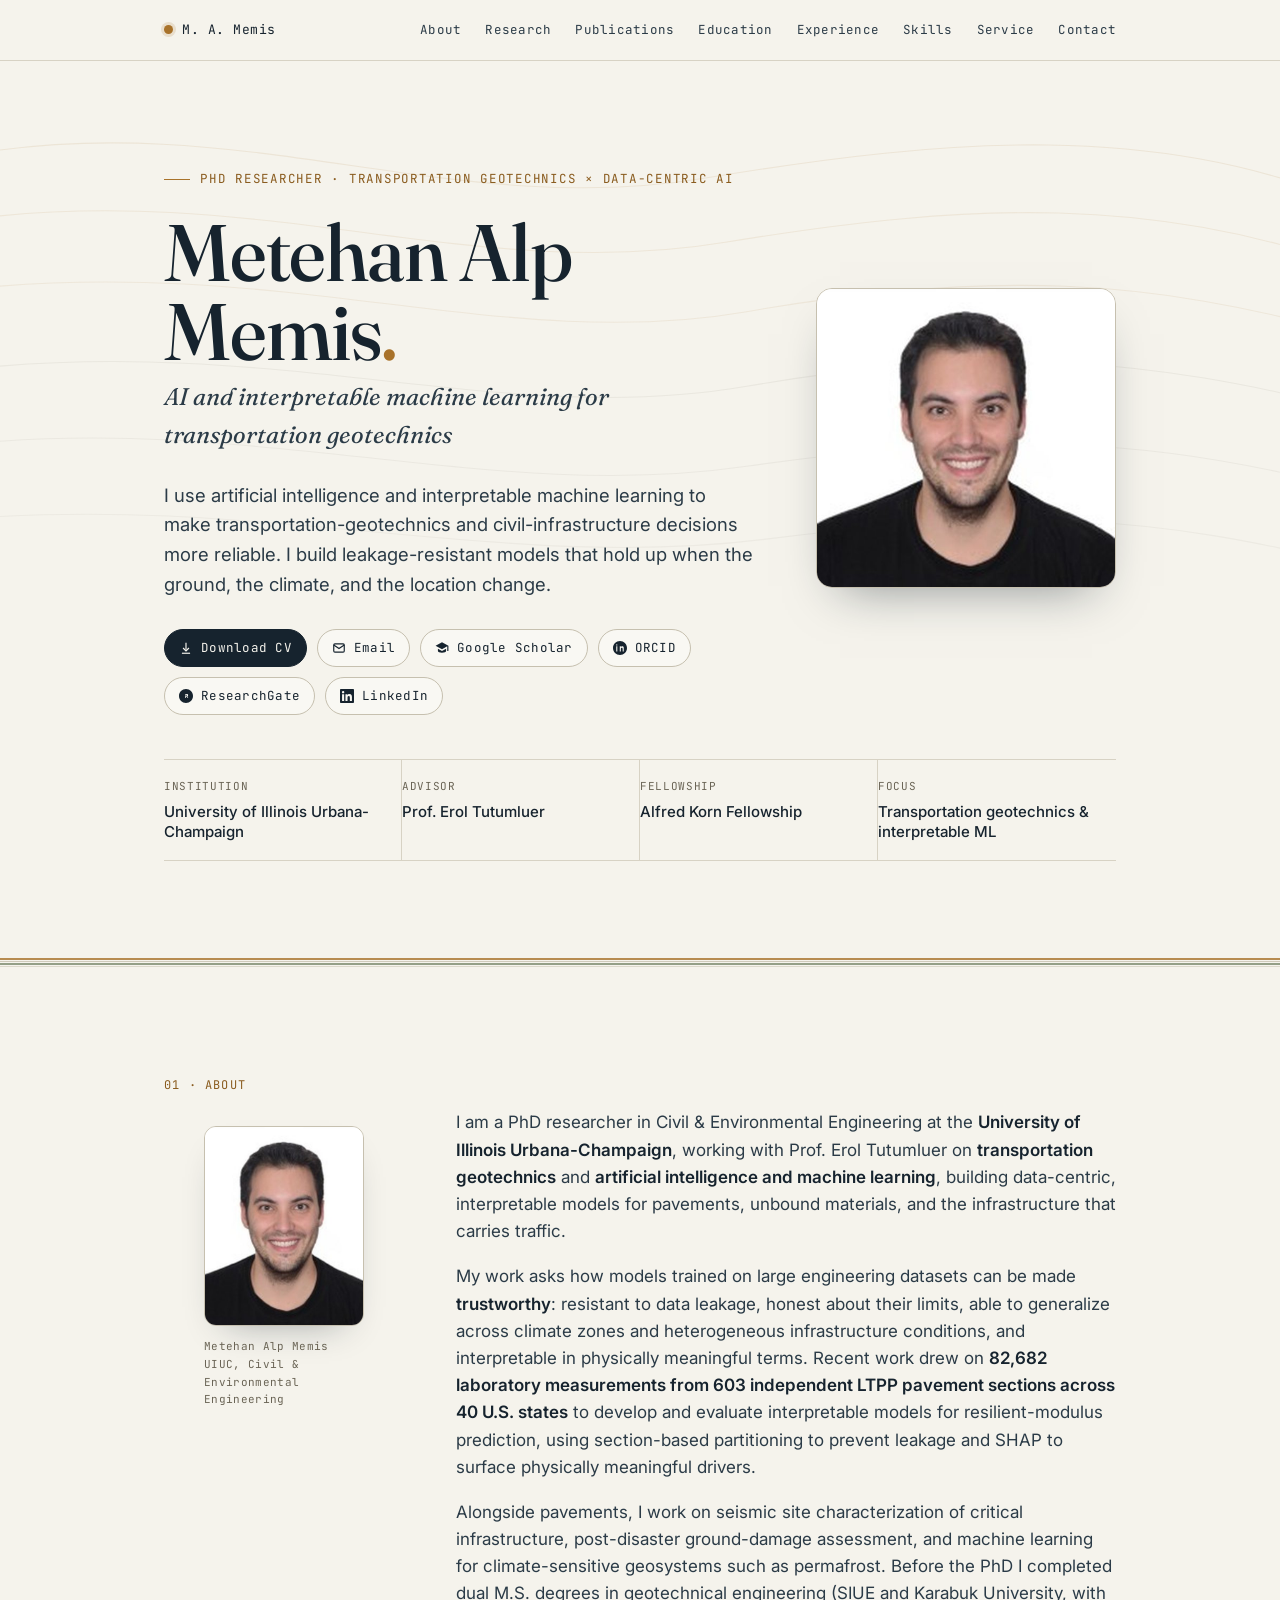
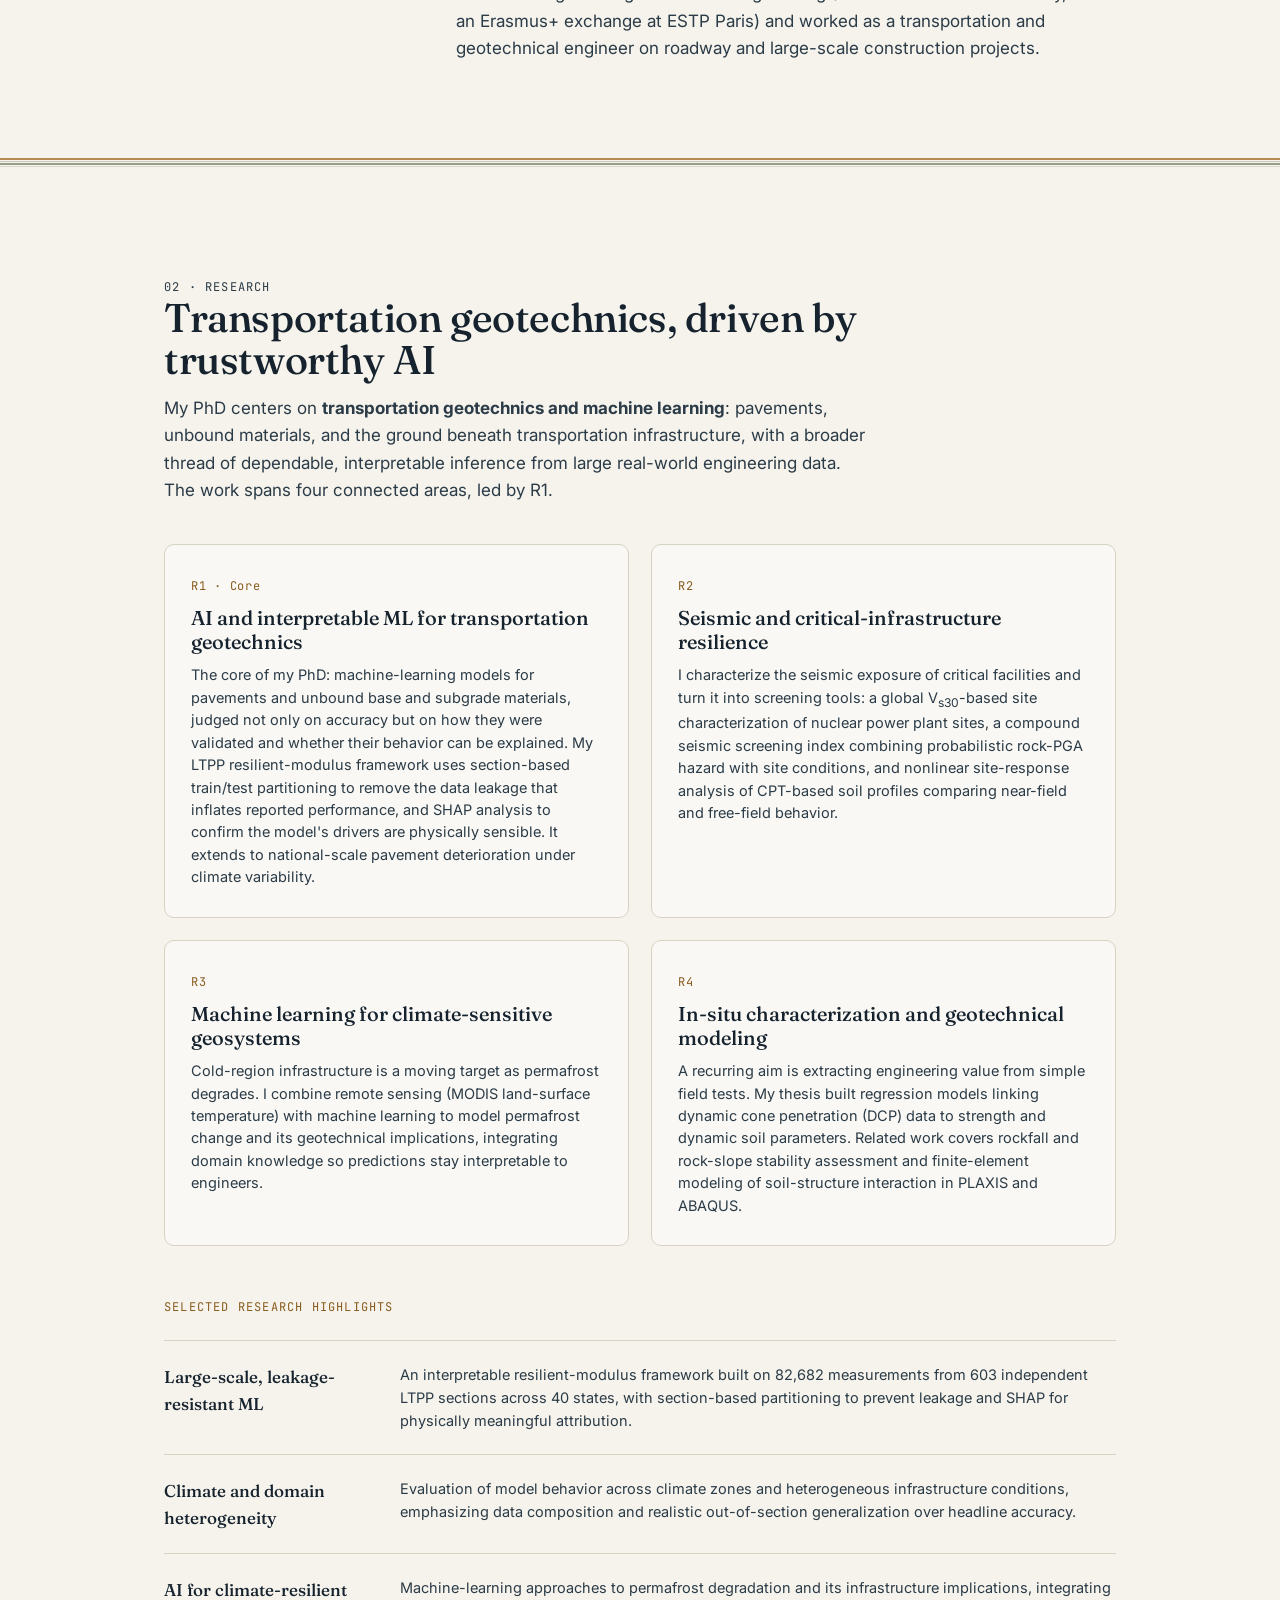
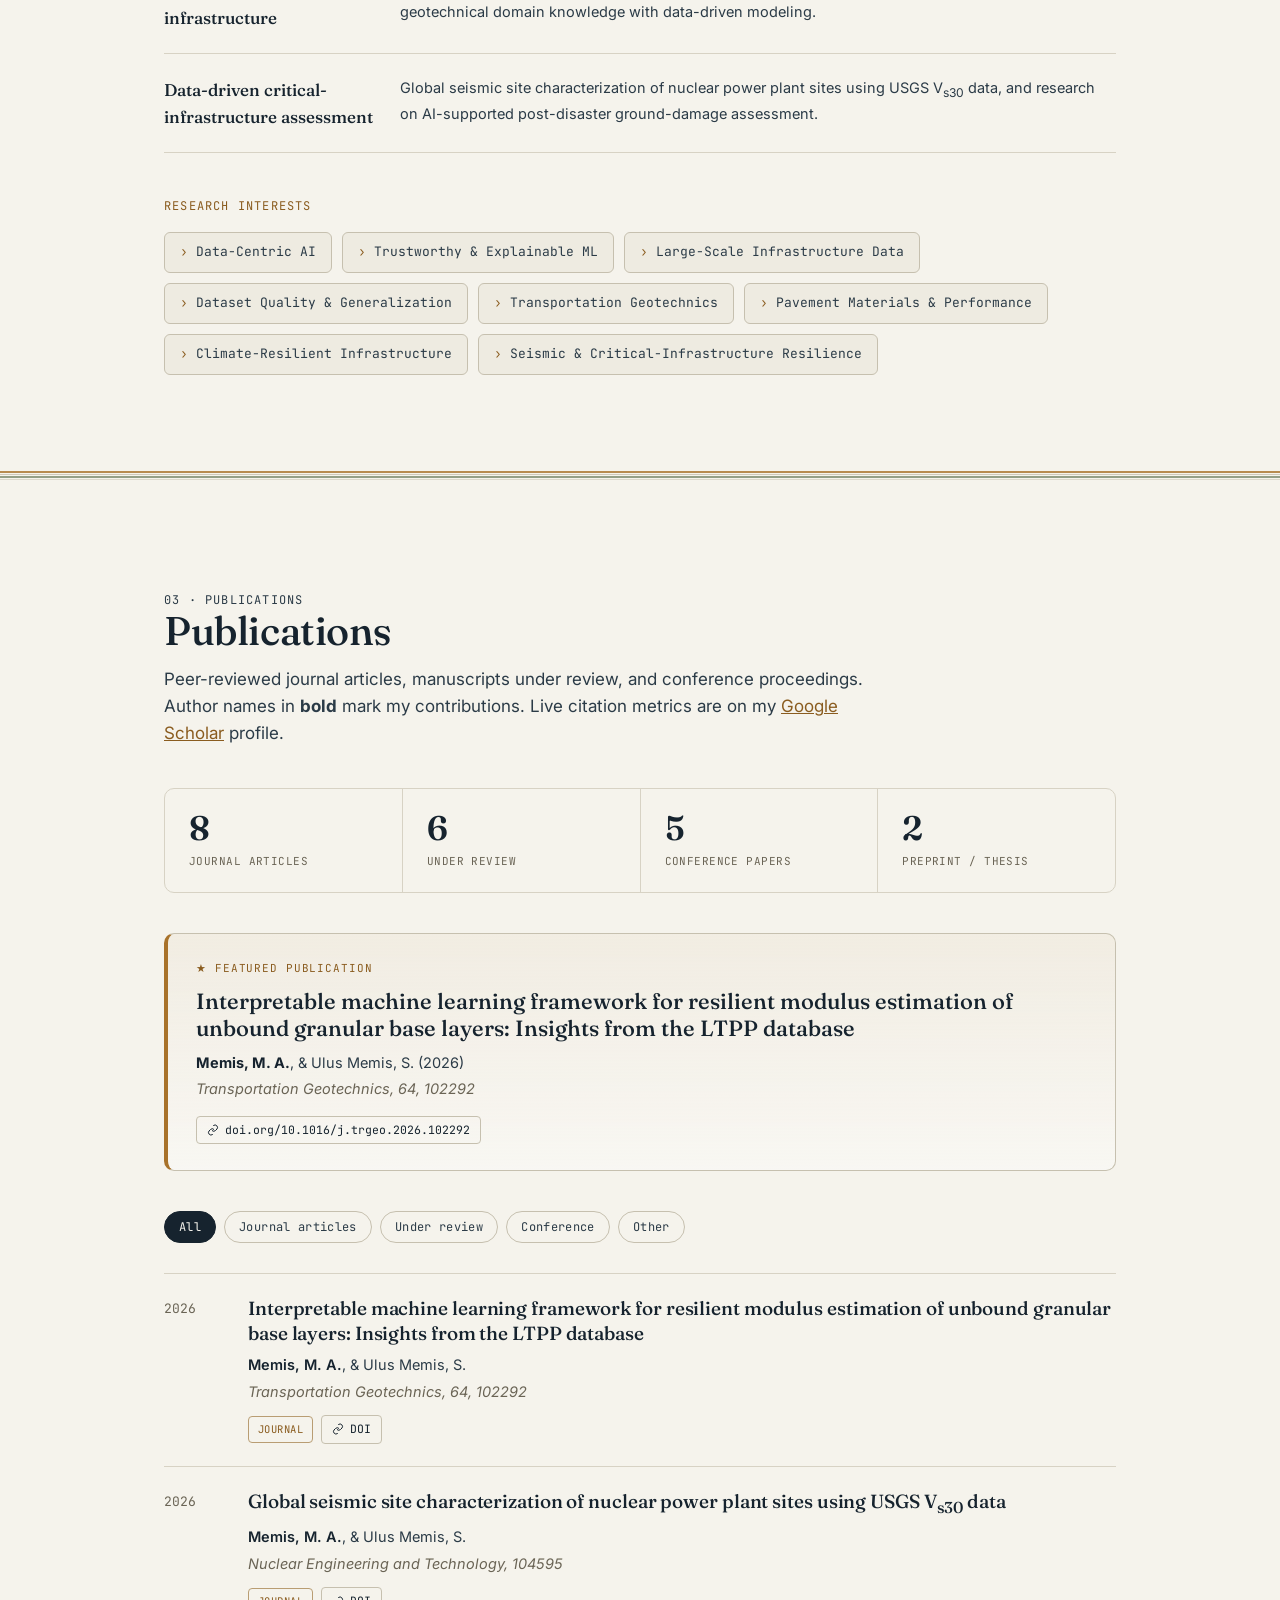
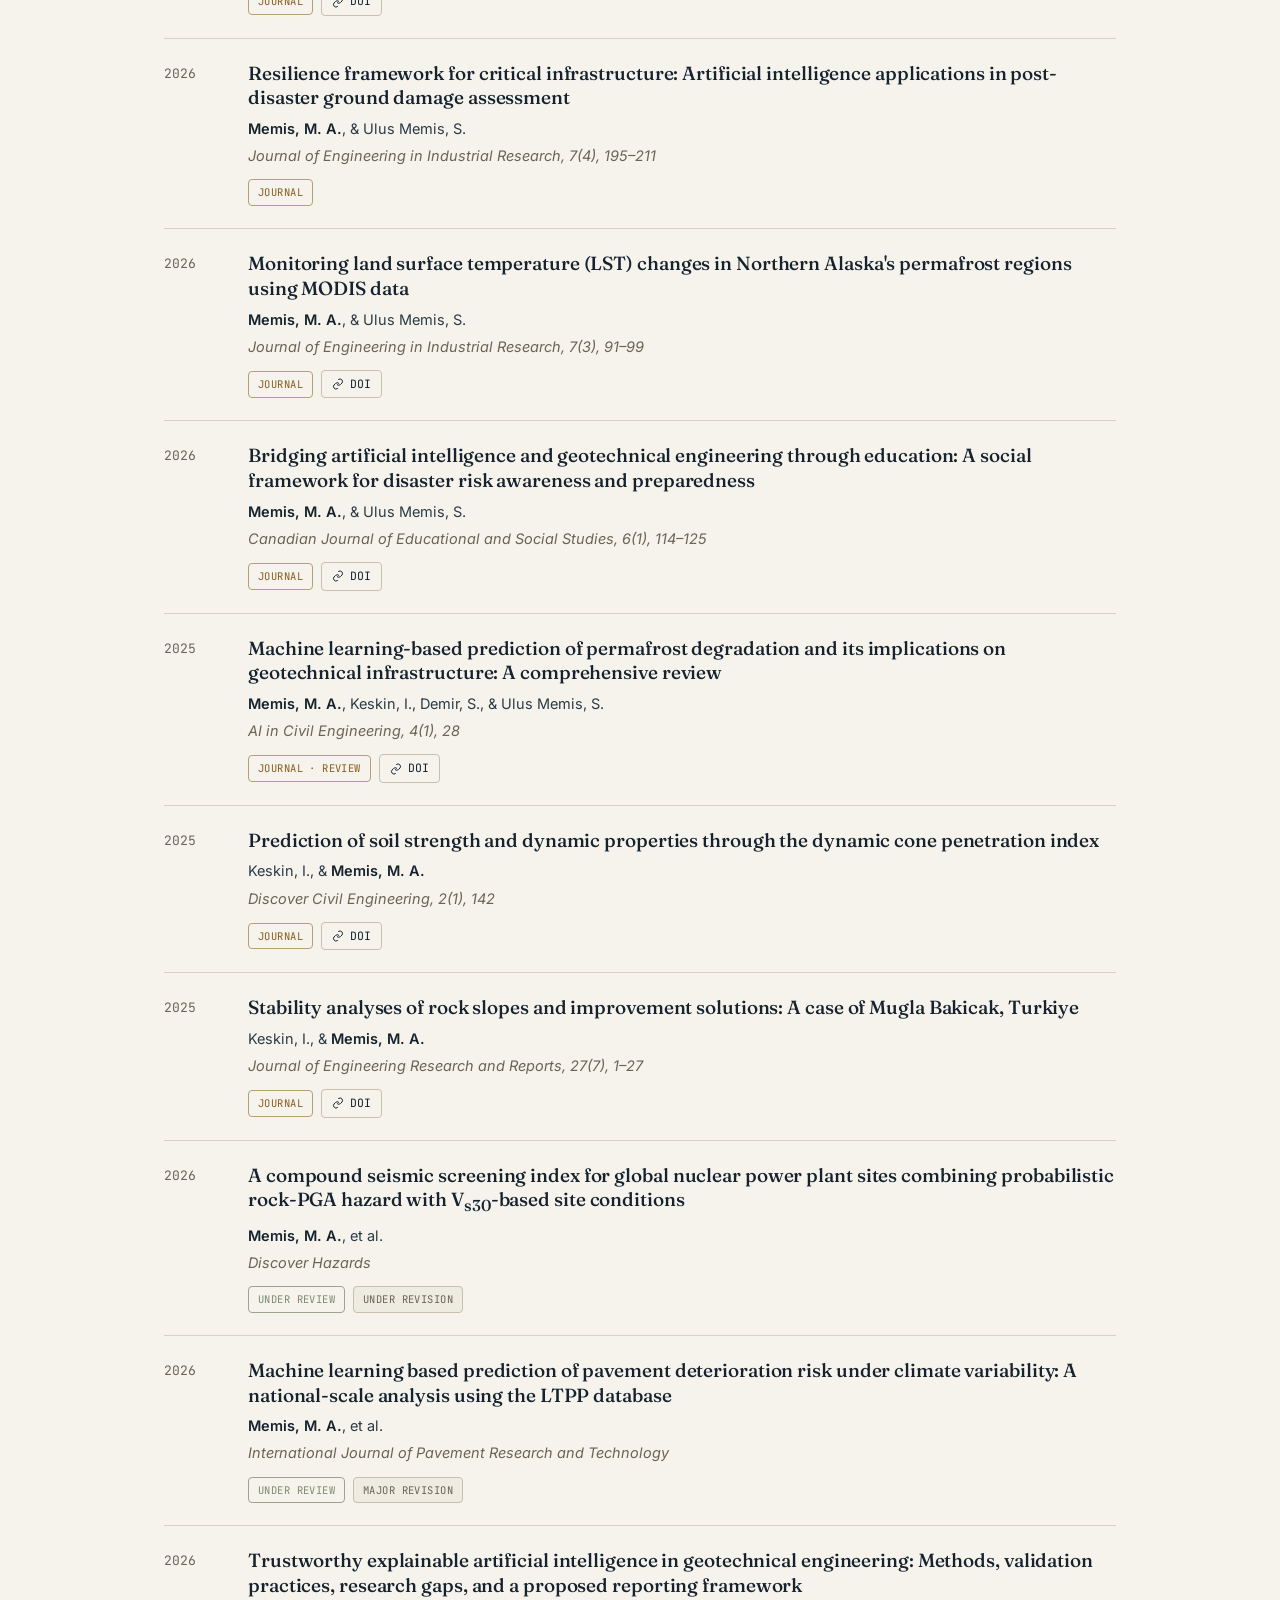
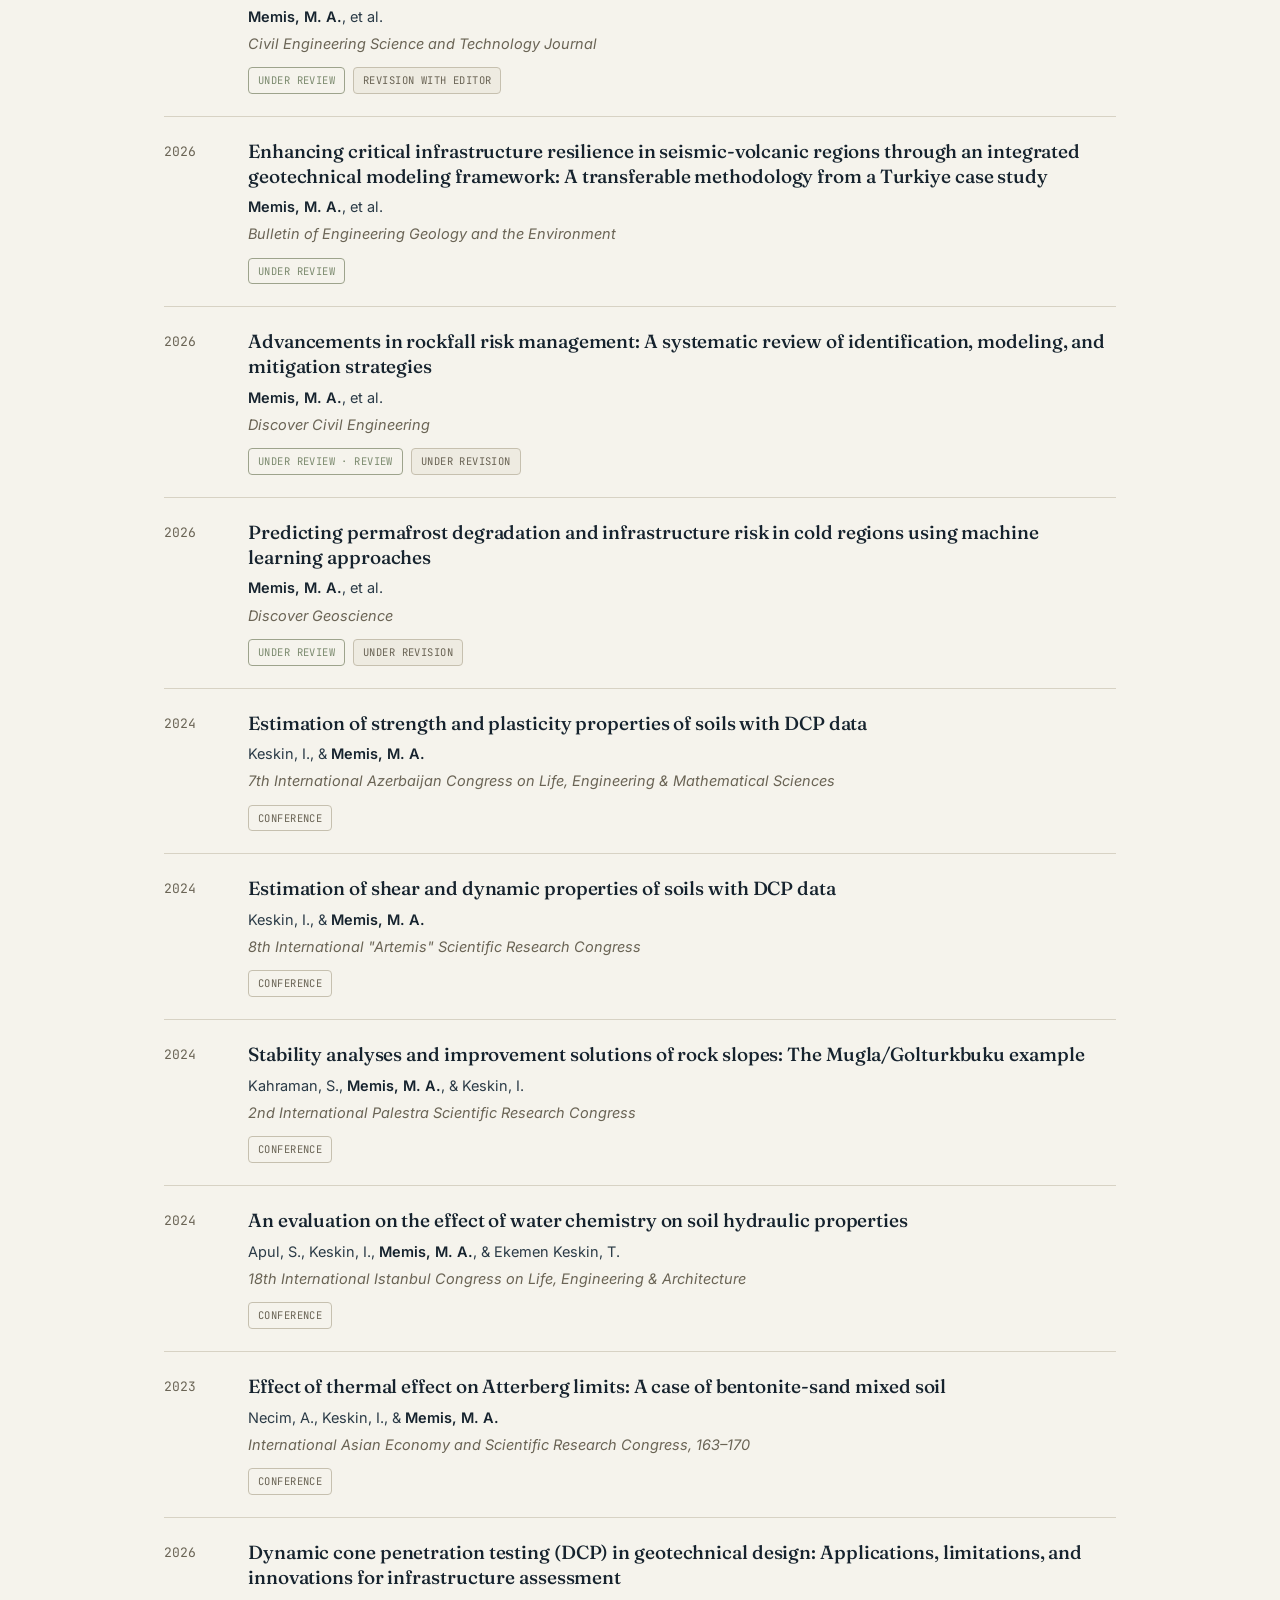
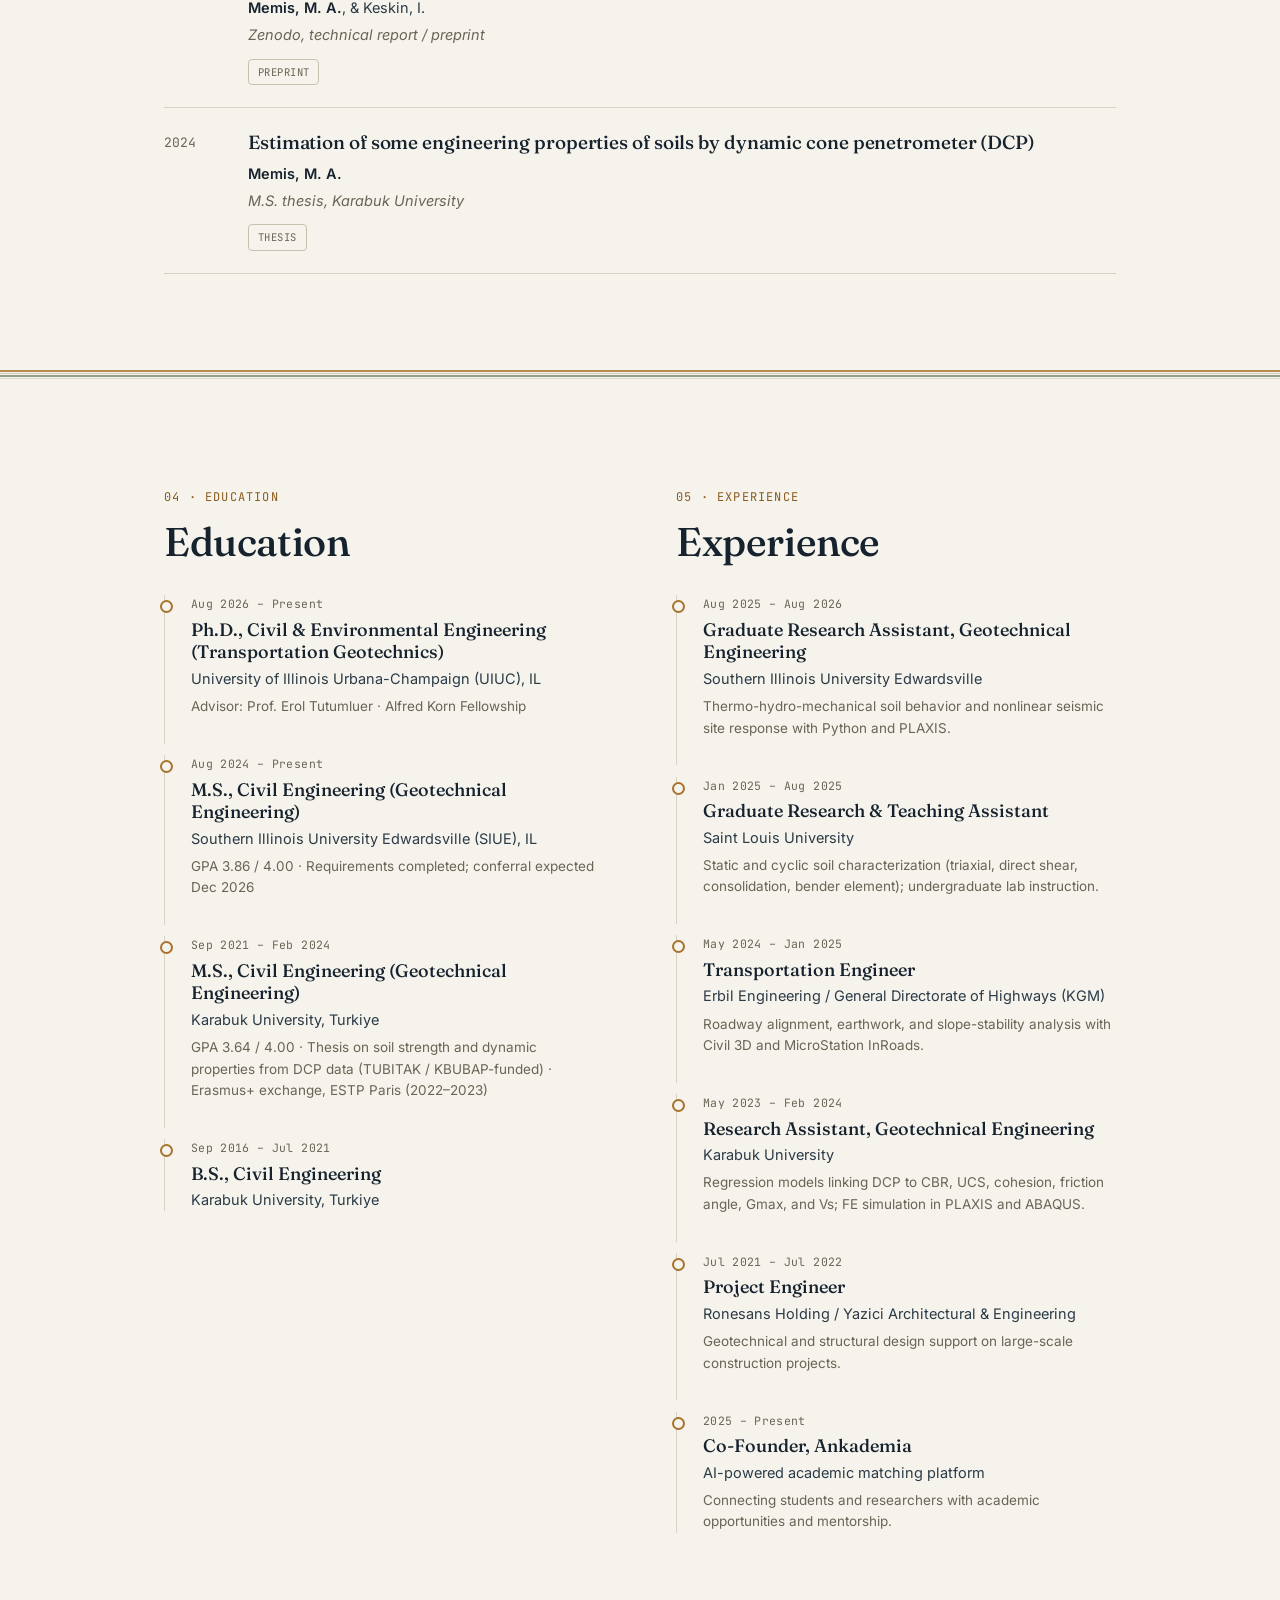
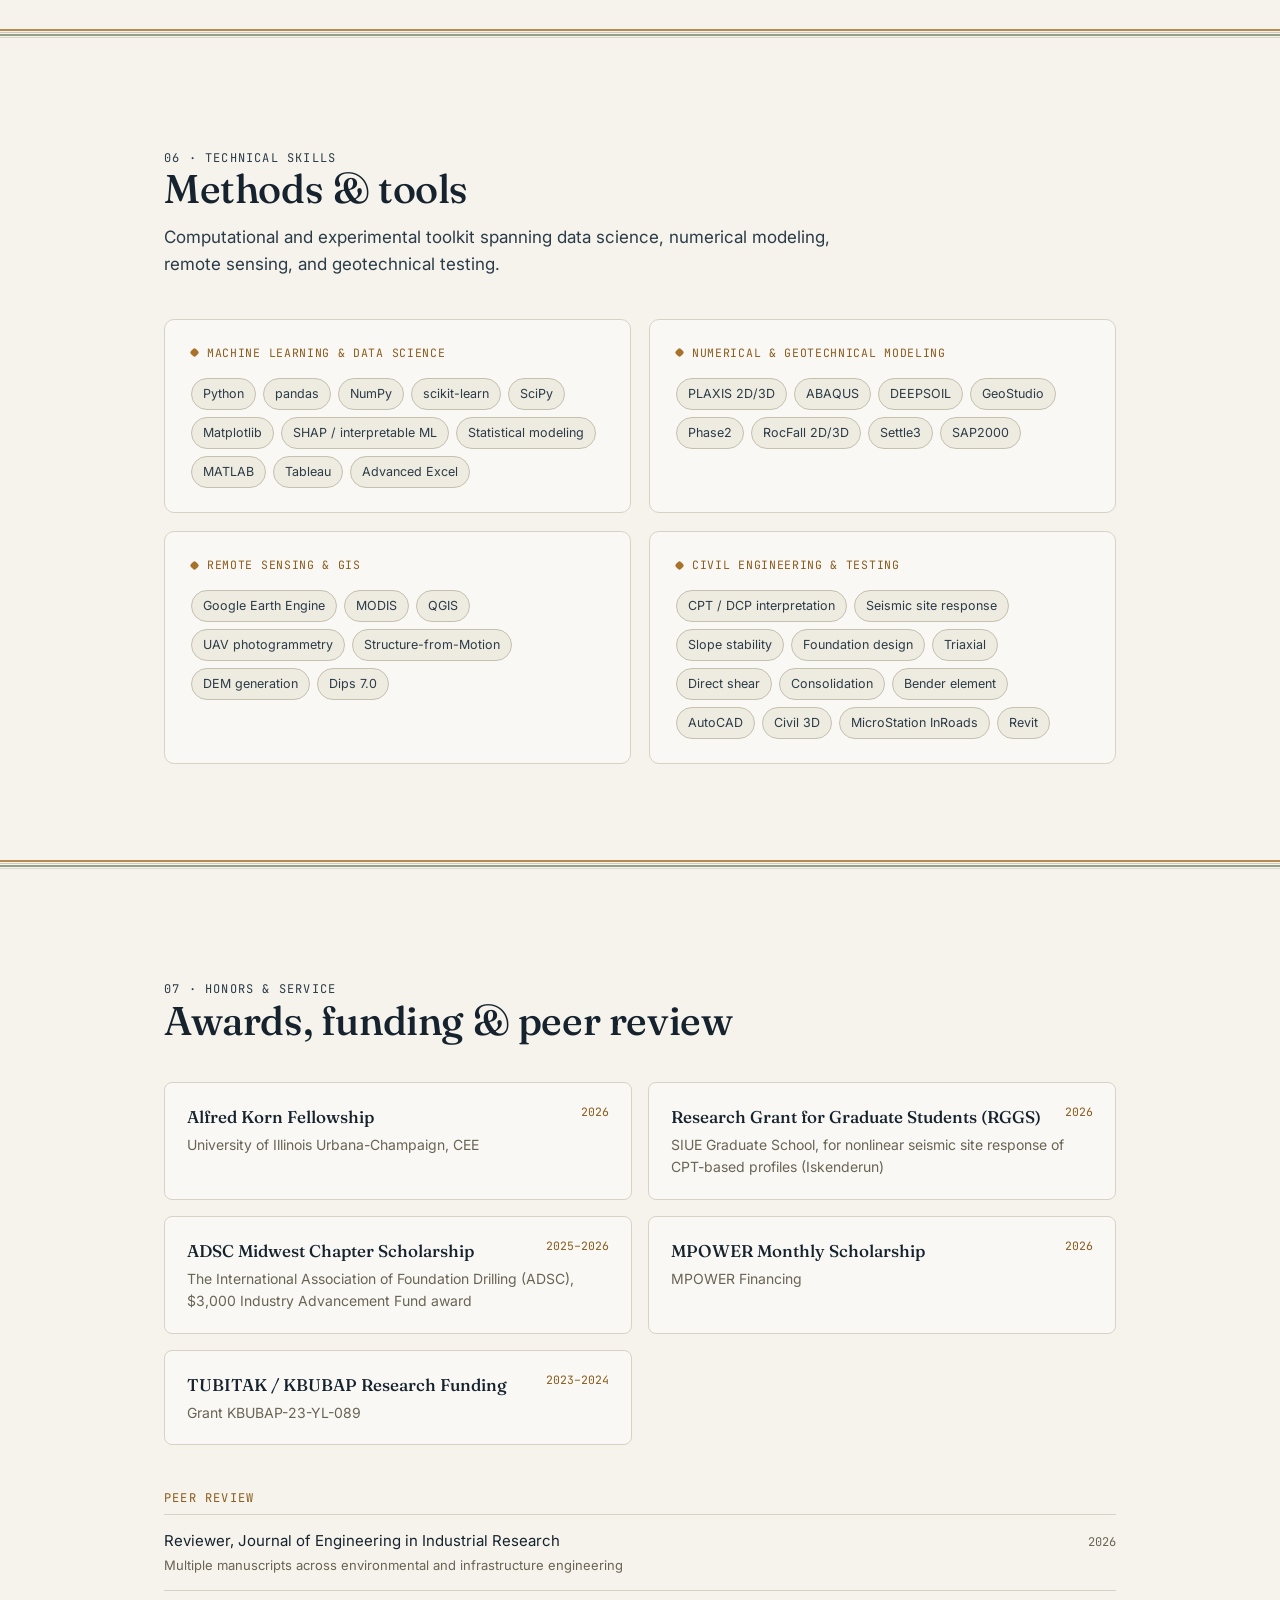
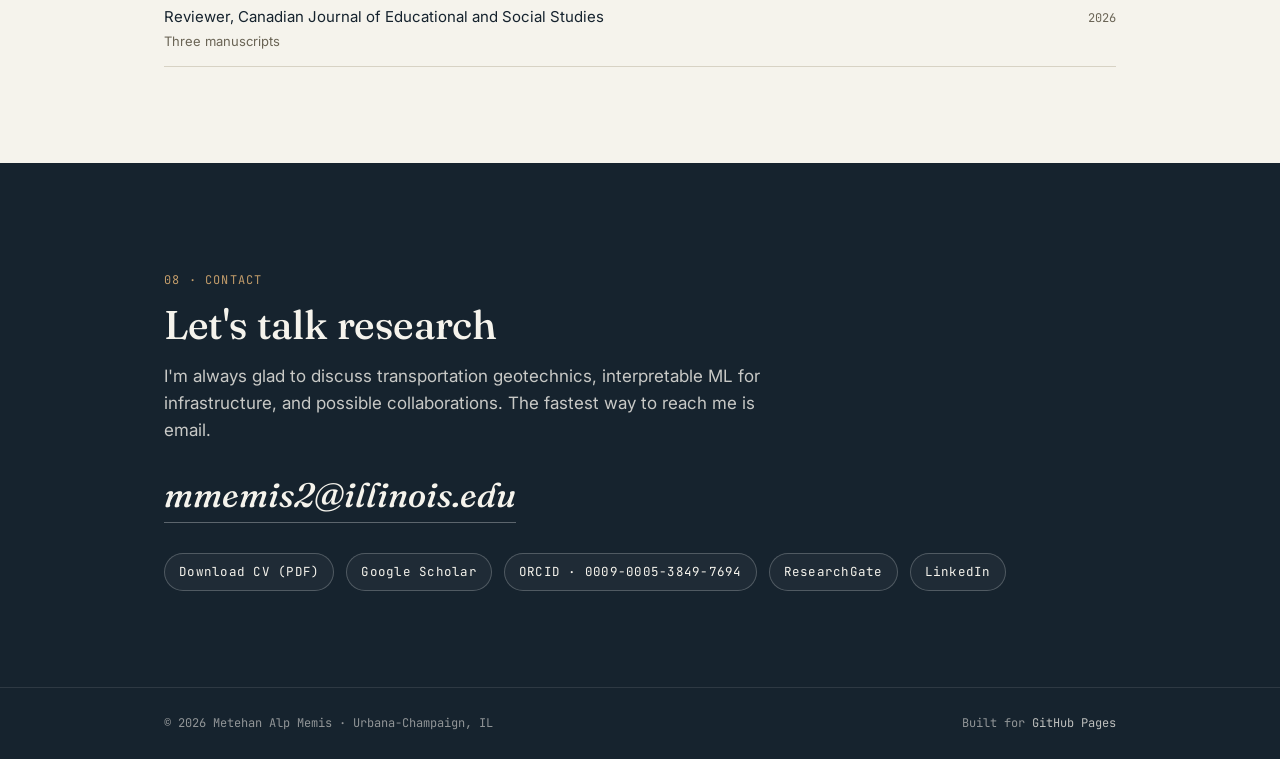
==== commit ea021979: "Add files via upload" ====
--- a/index.html
+++ b/index.html
@@ -3,12 +3,12 @@
 <head>
 <meta charset="UTF-8" />
 <meta name="viewport" content="width=device-width, initial-scale=1.0" />
-<title>Metehan Alp Memiş — Transportation Geotechnics &amp; Data-Centric AI</title>
-<meta name="description" content="Metehan Alp Memiş — PhD researcher at the University of Illinois Urbana-Champaign working at the intersection of transportation geotechnics and interpretable, data-centric machine learning for civil infrastructure." />
-<meta name="author" content="Metehan Alp Memiş" />
+<title>Metehan Alp Memis | Transportation Geotechnics &amp; Data-Centric AI</title>
+<meta name="description" content="Metehan Alp Memis, PhD researcher at the University of Illinois Urbana-Champaign working on transportation geotechnics and interpretable, data-centric machine learning for civil infrastructure." />
+<meta name="author" content="Metehan Alp Memis" />
 <meta property="og:type" content="website" />
-<meta property="og:title" content="Metehan Alp Memiş — Transportation Geotechnics & Data-Centric AI" />
-<meta property="og:description" content="PhD researcher (UIUC) — interpretable machine learning, transportation geotechnics, and civil-infrastructure data." />
+<meta property="og:title" content="Metehan Alp Memis | Transportation Geotechnics & Data-Centric AI" />
+<meta property="og:description" content="PhD researcher (UIUC): AI and interpretable machine learning for transportation geotechnics and civil infrastructure." />
 
 <link rel="preconnect" href="https://fonts.googleapis.com" />
 <link rel="preconnect" href="https://fonts.gstatic.com" crossorigin />
@@ -16,267 +16,201 @@
 
 <style>
   :root {
-    --ink:      #16232e;
-    --ink-2:    #2b3b47;
-    --stone:    #6a6455;
-    --paper:    #f5f3ec;
-    --panel:    #eeebe1;
-    --line:     #d7d2c4;
-    --line-2:   #c6c0af;
-    --ochre:    #a8722a;
-    --ochre-dk: #8a5c1f;
-    --clay:     #7c8b6f;
-
-    --f-display: "Fraunces", Georgia, serif;
-    --f-body:    "Inter", system-ui, -apple-system, sans-serif;
-    --f-mono:    "JetBrains Mono", ui-monospace, monospace;
-
-    --maxw: 1080px;
-    --gutter: clamp(20px, 5vw, 64px);
+    --ink:#16232e; --ink-2:#2b3b47; --stone:#6a6455;
+    --paper:#f5f3ec; --panel:#eeebe1; --line:#d7d2c4; --line-2:#c6c0af;
+    --ochre:#a8722a; --ochre-dk:#8a5c1f; --clay:#7c8b6f;
+    --f-display:"Fraunces",Georgia,serif; --f-body:"Inter",system-ui,-apple-system,sans-serif; --f-mono:"JetBrains Mono",ui-monospace,monospace;
+    --maxw:1080px; --gutter:clamp(20px,5vw,64px);
   }
-
-  * { box-sizing: border-box; }
-  html { scroll-behavior: smooth; }
-  @media (prefers-reduced-motion: reduce) {
-    html { scroll-behavior: auto; }
-    * { animation: none !important; transition: none !important; }
+  * { box-sizing:border-box; }
+  html { scroll-behavior:smooth; }
+  @media (prefers-reduced-motion:reduce){ html{scroll-behavior:auto} *{animation:none!important;transition:none!important} }
+  body { margin:0; background:var(--paper); color:var(--ink); font-family:var(--f-body); font-size:17px; line-height:1.6; -webkit-font-smoothing:antialiased; text-rendering:optimizeLegibility; }
+  a { color:inherit; }
+  ::selection { background:rgba(168,114,42,0.22); }
+  .wrap { max-width:var(--maxw); margin:0 auto; padding-inline:var(--gutter); }
+
+  .strata { height:10px; width:100%;
+    background:
+      linear-gradient(var(--ochre),var(--ochre)) 0 0/100% 2px no-repeat,
+      linear-gradient(var(--line-2),var(--line-2)) 0 3px/100% 1px no-repeat,
+      linear-gradient(var(--clay),var(--clay)) 0 5px/100% 2px no-repeat,
+      linear-gradient(var(--line),var(--line)) 0 8px/100% 1px no-repeat;
+    opacity:.8; }
+
+  header.nav { position:sticky; top:0; z-index:40; background:color-mix(in srgb,var(--paper) 88%,transparent); backdrop-filter:blur(8px); border-bottom:1px solid var(--line); }
+  .nav-inner { display:flex; align-items:center; justify-content:space-between; height:60px; gap:24px; }
+  .brand { font-family:var(--f-mono); font-size:13px; letter-spacing:.04em; text-decoration:none; color:var(--ink); display:flex; align-items:center; gap:9px; }
+  .brand .dot { width:9px; height:9px; border-radius:50%; background:var(--ochre); box-shadow:0 0 0 3px rgba(168,114,42,0.16); flex:none; }
+  .nav-links { display:flex; gap:24px; }
+  .nav-links a { font-family:var(--f-mono); font-size:12.5px; letter-spacing:.02em; text-decoration:none; color:var(--ink-2); padding:4px 0; border-bottom:1.5px solid transparent; transition:color .18s,border-color .18s; }
+  .nav-links a:hover { color:var(--ochre-dk); border-color:var(--ochre); }
+  @media (max-width:900px){ .nav-links{display:none} }
+
+  .hero { position:relative; overflow:hidden; }
+  .hero-contours { position:absolute; inset:0; z-index:0; pointer-events:none; opacity:.5; }
+  .hero-inner { position:relative; z-index:1; padding-top:clamp(56px,9vw,100px); padding-bottom:clamp(48px,7vw,80px); }
+  .hero-top { display:grid; grid-template-columns:1fr 300px; gap:clamp(28px,5vw,60px); align-items:center; }
+  @media (max-width:820px){ .hero-top{ grid-template-columns:1fr; } }
+
+  .hero-portrait { margin:0; }
+  .hero-portrait img { width:100%; max-width:300px; aspect-ratio:1/1; object-fit:cover; border-radius:16px; border:1px solid var(--line-2); box-shadow:0 22px 48px -24px rgba(22,35,46,.5); display:block; }
+  @media (max-width:820px){
+    .hero-portrait { order:-1; display:flex; justify-content:flex-start; }
+    .hero-portrait img { max-width:132px; border-radius:50%; }
   }
 
-  body {
-    margin: 0; background: var(--paper); color: var(--ink);
-    font-family: var(--f-body); font-size: 17px; line-height: 1.6;
-    -webkit-font-smoothing: antialiased; text-rendering: optimizeLegibility;
+  .kicker { font-family:var(--f-mono); font-size:12.5px; letter-spacing:.06em; text-transform:uppercase; color:var(--ochre-dk); display:inline-flex; align-items:center; gap:10px; margin-bottom:24px; }
+  .kicker::before { content:""; width:26px; height:1.5px; background:var(--ochre); }
+  h1.name { font-family:var(--f-display); font-weight:500; font-size:clamp(42px,7.4vw,80px); line-height:.98; letter-spacing:-0.015em; margin:0 0 8px; }
+  h1.name .dotted { color:var(--ochre); }
+  .role { font-family:var(--f-display); font-weight:400; font-style:italic; font-size:clamp(18px,2.6vw,24px); color:var(--ink-2); margin:0 0 26px; }
+  .thesis { max-width:56ch; font-size:clamp(16px,1.7vw,18.5px); color:var(--ink-2); margin:0 0 30px; }
+
+  .links { display:flex; flex-wrap:wrap; gap:10px; }
+  .chip { display:inline-flex; align-items:center; gap:8px; font-family:var(--f-mono); font-size:12.5px; letter-spacing:.02em; text-decoration:none; color:var(--ink); padding:8px 14px; border:1px solid var(--line-2); border-radius:999px; background:rgba(255,255,255,0.35); transition:border-color .18s,background .18s,transform .18s; cursor:pointer; }
+  .chip:hover { border-color:var(--ochre); background:rgba(255,255,255,0.7); transform:translateY(-1px); }
+  .chip svg { width:14px; height:14px; flex:none; }
+  .chip.solid { background:var(--ink); color:var(--paper); border-color:var(--ink); }
+  .chip.solid:hover { background:var(--ochre-dk); border-color:var(--ochre-dk); }
+
+  .glance { margin-top:44px; display:grid; grid-template-columns:repeat(4,1fr); border-top:1px solid var(--line); border-bottom:1px solid var(--line); }
+  .glance div { padding:18px 20px 18px 0; border-right:1px solid var(--line); }
+  .glance div:last-child { border-right:0; padding-right:0; }
+  .glance dt { font-family:var(--f-mono); font-size:11px; letter-spacing:.06em; text-transform:uppercase; color:var(--stone); margin-bottom:6px; }
+  .glance dd { margin:0; font-size:15px; line-height:1.35; font-weight:500; }
+  @media (max-width:720px){
+    .glance{grid-template-columns:1fr 1fr}
+    .glance div:nth-child(2){border-right:0;padding-right:0}
+    .glance div{border-bottom:1px solid var(--line)}
+    .glance div:nth-last-child(-n+2){border-bottom:0}
   }
-  a { color: inherit; }
-  ::selection { background: rgba(168,114,42,0.22); }
-  .wrap { max-width: var(--maxw); margin: 0 auto; padding-inline: var(--gutter); }
-
-  /* strata rule */
-  .strata {
-    height: 10px; width: 100%;
-    background:
-      linear-gradient(var(--ochre), var(--ochre)) 0 0 / 100% 2px no-repeat,
-      linear-gradient(var(--line-2), var(--line-2)) 0 3px / 100% 1px no-repeat,
-      linear-gradient(var(--clay), var(--clay)) 0 5px / 100% 2px no-repeat,
-      linear-gradient(var(--line), var(--line)) 0 8px / 100% 1px no-repeat;
-    opacity: .8;
-  }
-
-  /* nav */
-  header.nav {
-    position: sticky; top: 0; z-index: 40;
-    background: color-mix(in srgb, var(--paper) 88%, transparent);
-    backdrop-filter: blur(8px); border-bottom: 1px solid var(--line);
-  }
-  .nav-inner { display: flex; align-items: center; justify-content: space-between; height: 60px; gap: 24px; }
-  .brand {
-    font-family: var(--f-mono); font-size: 13px; letter-spacing: .04em;
-    text-decoration: none; color: var(--ink); display: flex; align-items: center; gap: 9px;
-  }
-  .brand .dot { width: 9px; height: 9px; border-radius: 50%; background: var(--ochre); box-shadow: 0 0 0 3px rgba(168,114,42,0.16); flex: none; }
-  .nav-links { display: flex; gap: 24px; }
-  .nav-links a {
-    font-family: var(--f-mono); font-size: 12.5px; letter-spacing: .02em;
-    text-decoration: none; color: var(--ink-2); padding: 4px 0;
-    border-bottom: 1.5px solid transparent; transition: color .18s, border-color .18s;
-  }
-  .nav-links a:hover { color: var(--ochre-dk); border-color: var(--ochre); }
-  @media (max-width: 900px) { .nav-links { display: none; } }
-
-  /* hero */
-  .hero { position: relative; overflow: hidden; }
-  .hero-contours { position: absolute; inset: 0; z-index: 0; pointer-events: none; opacity: .5; }
-  .hero-inner { position: relative; z-index: 1; padding-top: clamp(56px, 9vw, 104px); padding-bottom: clamp(48px, 7vw, 80px); }
-
-  .kicker {
-    font-family: var(--f-mono); font-size: 12.5px; letter-spacing: .06em; text-transform: uppercase;
-    color: var(--ochre-dk); display: inline-flex; align-items: center; gap: 10px; margin-bottom: 26px;
-  }
-  .kicker::before { content: ""; width: 26px; height: 1.5px; background: var(--ochre); }
-
-  h1.name {
-    font-family: var(--f-display); font-weight: 500;
-    font-size: clamp(44px, 8.4vw, 92px); line-height: .98;
-    letter-spacing: -0.015em; margin: 0 0 8px;
-  }
-  h1.name .dotted { color: var(--ochre); }
-  .role {
-    font-family: var(--f-display); font-weight: 400; font-style: italic;
-    font-size: clamp(19px, 3vw, 26px); color: var(--ink-2); margin: 0 0 30px;
-  }
-  .thesis { max-width: 60ch; font-size: clamp(17px, 2vw, 20px); color: var(--ink-2); margin: 0 0 34px; }
-
-  .links { display: flex; flex-wrap: wrap; gap: 10px; }
-  .chip {
-    display: inline-flex; align-items: center; gap: 8px;
-    font-family: var(--f-mono); font-size: 12.5px; letter-spacing: .02em;
-    text-decoration: none; color: var(--ink); padding: 8px 14px;
-    border: 1px solid var(--line-2); border-radius: 999px; background: rgba(255,255,255,0.35);
-    transition: border-color .18s, background .18s, transform .18s; cursor: pointer;
-  }
-  .chip:hover { border-color: var(--ochre); background: rgba(255,255,255,0.7); transform: translateY(-1px); }
-  .chip svg { width: 14px; height: 14px; flex: none; }
-  .chip.solid { background: var(--ink); color: var(--paper); border-color: var(--ink); }
-  .chip.solid:hover { background: var(--ochre-dk); border-color: var(--ochre-dk); }
-
-  .glance {
-    margin-top: 46px; display: grid; grid-template-columns: repeat(4, 1fr);
-    border-top: 1px solid var(--line); border-bottom: 1px solid var(--line);
-  }
-  .glance div { padding: 18px 20px 18px 0; border-right: 1px solid var(--line); }
-  .glance div:last-child { border-right: 0; padding-right: 0; }
-  .glance dt { font-family: var(--f-mono); font-size: 11px; letter-spacing: .06em; text-transform: uppercase; color: var(--stone); margin-bottom: 6px; }
-  .glance dd { margin: 0; font-size: 15px; line-height: 1.35; font-weight: 500; }
-  @media (max-width: 720px) {
-    .glance { grid-template-columns: 1fr 1fr; }
-    .glance div:nth-child(2) { border-right: 0; padding-right: 0; }
-    .glance div { border-bottom: 1px solid var(--line); }
-    .glance div:nth-last-child(-n+2) { border-bottom: 0; }
-  }
-
-  /* sections */
-  section { padding-block: clamp(56px, 8vw, 96px); }
-  .sec-label { font-family: var(--f-mono); font-size: 12px; letter-spacing: .1em; text-transform: uppercase; color: var(--ochre-dk); margin-bottom: 14px; }
-  h2.sec-title { font-family: var(--f-display); font-weight: 500; font-size: clamp(28px, 4.4vw, 40px); line-height: 1.05; letter-spacing: -0.01em; margin: 0 0 8px; }
-  .sec-head { margin-bottom: 40px; max-width: 64ch; }
-  .sec-head p { color: var(--ink-2); margin: 14px 0 0; }
-
-  .prose p { max-width: 68ch; color: var(--ink-2); margin: 0 0 18px; }
-  .prose p strong { color: var(--ink); font-weight: 600; }
-
-  /* research thrusts */
-  .thrusts { display: grid; grid-template-columns: 1fr 1fr; gap: 22px; margin-bottom: 52px; }
-  @media (max-width: 780px) { .thrusts { grid-template-columns: 1fr; } }
-  .thrust {
-    border: 1px solid var(--line); border-radius: 10px; padding: 26px 26px 28px;
-    background: rgba(255,255,255,0.4); position: relative;
-  }
-  .thrust .rid { font-family: var(--f-mono); font-size: 12px; color: var(--ochre-dk); letter-spacing: .06em; }
-  .thrust h3 { font-family: var(--f-display); font-weight: 500; font-size: 20px; line-height: 1.2; margin: 8px 0 10px; }
-  .thrust p { margin: 0; font-size: 14.5px; color: var(--ink-2); line-height: 1.55; }
-
-  .highlights { border-top: 1px solid var(--line); }
-  .hl {
-    display: grid; grid-template-columns: 200px 1fr; gap: 26px;
-    padding: 22px 0; border-bottom: 1px solid var(--line);
-  }
-  .hl h4 { font-family: var(--f-display); font-weight: 500; font-size: 17px; margin: 0; color: var(--ink); }
-  .hl p { margin: 0; font-size: 14.5px; color: var(--ink-2); }
-  @media (max-width: 680px) { .hl { grid-template-columns: 1fr; gap: 8px; } }
-
-  /* interests */
-  .interests { display: flex; flex-wrap: wrap; gap: 10px; }
-  .interest { font-family: var(--f-mono); font-size: 13px; padding: 9px 15px; border: 1px solid var(--line-2); background: var(--panel); border-radius: 6px; color: var(--ink-2); }
-  .interest span { color: var(--ochre-dk); margin-right: 8px; }
-
-  /* pub stats */
-  .pubstats { display: flex; flex-wrap: wrap; gap: 0; border: 1px solid var(--line); border-radius: 10px; overflow: hidden; margin-bottom: 40px; }
-  .pubstat { flex: 1 1 0; min-width: 130px; padding: 22px 24px; border-right: 1px solid var(--line); }
-  .pubstat:last-child { border-right: 0; }
-  .pubstat .n { font-family: var(--f-display); font-weight: 600; font-size: 34px; line-height: 1; color: var(--ink); }
-  .pubstat .l { font-family: var(--f-mono); font-size: 11px; letter-spacing: .04em; text-transform: uppercase; color: var(--stone); margin-top: 8px; }
-  @media (max-width: 640px) { .pubstat { flex-basis: 50%; border-bottom: 1px solid var(--line); } .pubstat:nth-child(2){border-right:0} }
-
-  /* featured pub */
-  .featured {
-    border: 1px solid var(--line-2); border-left: 4px solid var(--ochre);
-    border-radius: 10px; padding: 26px 28px; margin-bottom: 40px;
-    background: linear-gradient(180deg, rgba(168,114,42,0.05), rgba(255,255,255,0.35));
-  }
-  .featured .flag { font-family: var(--f-mono); font-size: 11px; letter-spacing: .08em; text-transform: uppercase; color: var(--ochre-dk); margin-bottom: 10px; display: flex; align-items: center; gap: 8px; }
-  .featured .flag::before { content: "★"; }
-  .featured h3 { font-family: var(--f-display); font-weight: 500; font-size: 22px; line-height: 1.25; margin: 0 0 8px; }
-  .featured .fa { font-size: 14.5px; color: var(--ink-2); margin: 0 0 3px; } .featured .fa b { color: var(--ink); }
-  .featured .fv { font-size: 14.5px; color: var(--stone); font-style: italic; margin: 0 0 16px; }
-
-  /* pub filter + list */
-  .filters { display: flex; flex-wrap: wrap; gap: 8px; margin-bottom: 30px; }
-  .filter-btn {
-    font-family: var(--f-mono); font-size: 12px; letter-spacing: .03em;
-    padding: 7px 14px; border-radius: 999px; cursor: pointer;
-    border: 1px solid var(--line-2); background: transparent; color: var(--ink-2); transition: all .16s;
-  }
-  .filter-btn:hover { border-color: var(--ochre); color: var(--ochre-dk); }
-  .filter-btn[aria-pressed="true"] { background: var(--ink); color: var(--paper); border-color: var(--ink); }
-
-  ol.pubs { list-style: none; margin: 0; padding: 0; }
-  .pub { display: grid; grid-template-columns: 62px 1fr; gap: 22px; padding: 22px 0; border-top: 1px solid var(--line); }
-  .pub:last-child { border-bottom: 1px solid var(--line); }
-  .pub-year { font-family: var(--f-mono); font-size: 13px; color: var(--stone); padding-top: 3px; }
-  .pub-body { min-width: 0; }
-  .pub-title { font-family: var(--f-display); font-weight: 500; font-size: 19px; line-height: 1.3; margin: 0 0 7px; letter-spacing: -0.005em; }
-  .pub-authors { font-size: 14.5px; color: var(--ink-2); margin: 0 0 4px; }
-  .pub-authors b { color: var(--ink); font-weight: 600; }
-  .pub-venue { font-size: 14.5px; color: var(--stone); font-style: italic; margin: 0 0 12px; }
-  .pub-meta { display: flex; flex-wrap: wrap; gap: 8px; align-items: center; }
-  .tag { font-family: var(--f-mono); font-size: 10.5px; letter-spacing: .04em; text-transform: uppercase; padding: 4px 9px; border-radius: 4px; border: 1px solid var(--line-2); color: var(--stone); }
-  .tag.j { color: var(--ochre-dk); border-color: color-mix(in srgb, var(--ochre) 45%, var(--line-2)); }
-  .tag.r { color: var(--clay); border-color: color-mix(in srgb, var(--clay) 55%, var(--line-2)); }
-  .tag.status { background: var(--panel); }
-  .doi { font-family: var(--f-mono); font-size: 11.5px; text-decoration: none; color: var(--ink); display: inline-flex; align-items: center; gap: 6px; padding: 4px 10px; border-radius: 4px; border: 1px solid var(--line-2); transition: border-color .16s, color .16s; }
-  .doi:hover { border-color: var(--ochre); color: var(--ochre-dk); }
-  .doi svg { width: 12px; height: 12px; }
-  @media (max-width: 600px) { .pub { grid-template-columns: 1fr; gap: 8px; } .pub-year { padding-top: 0; } }
-
-  /* timelines */
-  .cols { display: grid; grid-template-columns: 1fr 1fr; gap: clamp(40px, 6vw, 72px); }
-  @media (max-width: 820px) { .cols { grid-template-columns: 1fr; gap: 56px; } }
-  .tl-item { position: relative; padding: 0 0 26px 26px; border-left: 1px solid var(--line); }
-  .tl-item:last-child { padding-bottom: 0; }
-  .tl-item::before { content: ""; position: absolute; left: -5px; top: 5px; width: 9px; height: 9px; border-radius: 50%; background: var(--paper); border: 2px solid var(--ochre); }
-  .tl-when { font-family: var(--f-mono); font-size: 11.5px; letter-spacing: .03em; color: var(--stone); margin-bottom: 5px; }
-  .tl-what { font-family: var(--f-display); font-weight: 500; font-size: 18px; line-height: 1.25; margin: 0 0 3px; }
-  .tl-where { font-size: 14.5px; color: var(--ink-2); margin: 0 0 6px; }
-  .tl-note { font-size: 13.5px; color: var(--stone); margin: 0; }
-
-  /* skills */
-  .skills { display: grid; grid-template-columns: 1fr 1fr; gap: 18px; }
-  @media (max-width: 780px) { .skills { grid-template-columns: 1fr; } }
-  .skill { border: 1px solid var(--line); border-radius: 10px; padding: 24px 26px; background: rgba(255,255,255,0.4); }
-  .skill .sk-h { font-family: var(--f-mono); font-size: 11.5px; letter-spacing: .06em; text-transform: uppercase; color: var(--ochre-dk); margin-bottom: 16px; display: flex; align-items: center; gap: 9px; }
-  .skill .sk-h::before { content: ""; width: 7px; height: 7px; background: var(--ochre); border-radius: 2px; transform: rotate(45deg); }
-  .pills { display: flex; flex-wrap: wrap; gap: 7px; }
-  .pill { font-size: 12.5px; padding: 5px 11px; border: 1px solid var(--line-2); border-radius: 999px; color: var(--ink-2); background: var(--panel); }
-
-  /* cards + lists */
-  .cards { display: grid; grid-template-columns: 1fr 1fr; gap: 16px; }
-  @media (max-width: 720px) { .cards { grid-template-columns: 1fr; } }
-  .card { border: 1px solid var(--line); border-radius: 8px; padding: 20px 22px; background: rgba(255,255,255,0.4); }
-  .card h3 { font-family: var(--f-display); font-weight: 500; font-size: 17px; margin: 0 0 4px; }
-  .card p { margin: 0; font-size: 14px; color: var(--stone); }
-  .card .yr { font-family: var(--f-mono); font-size: 11.5px; color: var(--ochre-dk); float: right; }
-
-  ul.plain { list-style: none; margin: 0; padding: 0; }
-  ul.plain li { padding: 14px 0; border-top: 1px solid var(--line); display: flex; justify-content: space-between; gap: 16px; align-items: baseline; }
-  ul.plain li:last-child { border-bottom: 1px solid var(--line); }
-  ul.plain .li-main { font-size: 15px; }
-  ul.plain .li-sub { display: block; font-size: 13px; color: var(--stone); margin-top: 2px; }
-  ul.plain .li-yr { font-family: var(--f-mono); font-size: 12px; color: var(--stone); white-space: nowrap; }
-
-  /* contact */
-  .contact { background: var(--ink); color: var(--paper); }
-  .contact .sec-label { color: color-mix(in srgb, var(--ochre) 70%, #fff); }
-  .contact h2.sec-title { color: var(--paper); }
-  .contact p { color: color-mix(in srgb, var(--paper) 80%, transparent); max-width: 58ch; }
-  .contact-links { display: flex; flex-wrap: wrap; gap: 12px; margin-top: 30px; }
-  .contact .chip { color: var(--paper); border-color: rgba(255,255,255,0.22); background: rgba(255,255,255,0.04); }
-  .contact .chip:hover { border-color: var(--ochre); background: rgba(255,255,255,0.1); }
-  .mail { font-family: var(--f-display); font-weight: 500; font-style: italic; font-size: clamp(24px, 4vw, 38px); color: var(--paper); text-decoration: none; border-bottom: 1px solid rgba(255,255,255,0.3); transition: border-color .2s; display: inline-block; margin-top: 6px; }
-  .mail:hover { border-color: var(--ochre); }
-
-  footer { background: var(--ink); border-top: 1px solid rgba(255,255,255,0.1); color: color-mix(in srgb, var(--paper) 55%, transparent); font-family: var(--f-mono); font-size: 12px; }
-  .foot-inner { display: flex; justify-content: space-between; flex-wrap: wrap; gap: 12px; padding-block: 26px; }
-  footer a { color: color-mix(in srgb, var(--paper) 75%, transparent); text-decoration: none; }
-  footer a:hover { color: var(--ochre); }
-
-  :focus-visible { outline: 2px solid var(--ochre); outline-offset: 3px; border-radius: 3px; }
+
+  section { padding-block:clamp(56px,8vw,96px); }
+  .sec-label { font-family:var(--f-mono); font-size:12px; letter-spacing:.1em; text-transform:uppercase; color:var(--ochre-dk); margin-bottom:14px; }
+  h2.sec-title { font-family:var(--f-display); font-weight:500; font-size:clamp(28px,4.4vw,40px); line-height:1.05; letter-spacing:-0.01em; margin:0 0 8px; }
+  .sec-head { margin-bottom:40px; max-width:64ch; }
+  .sec-head p { color:var(--ink-2); margin:14px 0 0; }
+
+  .about-grid { display:grid; grid-template-columns:240px 1fr; gap:clamp(28px,5vw,52px); align-items:start; }
+  @media (max-width:760px){ .about-grid{ grid-template-columns:1fr; } }
+  .about-photo img { width:100%; max-width:240px; aspect-ratio:4/5; object-fit:cover; border-radius:12px; border:1px solid var(--line-2); box-shadow:0 16px 36px -22px rgba(22,35,46,.45); display:block; }
+  .about-photo figcaption { font-family:var(--f-mono); font-size:11px; letter-spacing:.03em; color:var(--stone); margin-top:12px; }
+  @media (max-width:760px){ .about-photo img{ max-width:180px; } }
+  .prose p { max-width:66ch; color:var(--ink-2); margin:0 0 18px; }
+  .prose p:last-child { margin-bottom:0; }
+  .prose p strong { color:var(--ink); font-weight:600; }
+
+  .thrusts { display:grid; grid-template-columns:1fr 1fr; gap:22px; margin-bottom:52px; }
+  @media (max-width:780px){ .thrusts{ grid-template-columns:1fr; } }
+  .thrust { border:1px solid var(--line); border-radius:10px; padding:26px 26px 28px; background:rgba(255,255,255,0.4); }
+  .thrust .rid { font-family:var(--f-mono); font-size:12px; color:var(--ochre-dk); letter-spacing:.06em; }
+  .thrust h3 { font-family:var(--f-display); font-weight:500; font-size:20px; line-height:1.2; margin:8px 0 10px; }
+  .thrust p { margin:0; font-size:14.5px; color:var(--ink-2); line-height:1.55; }
+
+  .highlights { border-top:1px solid var(--line); }
+  .hl { display:grid; grid-template-columns:210px 1fr; gap:26px; padding:22px 0; border-bottom:1px solid var(--line); }
+  .hl h4 { font-family:var(--f-display); font-weight:500; font-size:17px; margin:0; color:var(--ink); }
+  .hl p { margin:0; font-size:14.5px; color:var(--ink-2); }
+  @media (max-width:680px){ .hl{ grid-template-columns:1fr; gap:8px; } }
+
+  .interests { display:flex; flex-wrap:wrap; gap:10px; }
+  .interest { font-family:var(--f-mono); font-size:13px; padding:9px 15px; border:1px solid var(--line-2); background:var(--panel); border-radius:6px; color:var(--ink-2); }
+  .interest span { color:var(--ochre-dk); margin-right:8px; }
+
+  .pubstats { display:flex; flex-wrap:wrap; border:1px solid var(--line); border-radius:10px; overflow:hidden; margin-bottom:40px; }
+  .pubstat { flex:1 1 0; min-width:130px; padding:22px 24px; border-right:1px solid var(--line); }
+  .pubstat:last-child { border-right:0; }
+  .pubstat .n { font-family:var(--f-display); font-weight:600; font-size:34px; line-height:1; color:var(--ink); }
+  .pubstat .l { font-family:var(--f-mono); font-size:11px; letter-spacing:.04em; text-transform:uppercase; color:var(--stone); margin-top:8px; }
+  @media (max-width:640px){ .pubstat{ flex-basis:50%; border-bottom:1px solid var(--line); } .pubstat:nth-child(2){border-right:0} }
+
+  .featured { border:1px solid var(--line-2); border-left:4px solid var(--ochre); border-radius:10px; padding:26px 28px; margin-bottom:40px; background:linear-gradient(180deg,rgba(168,114,42,0.05),rgba(255,255,255,0.35)); }
+  .featured .flag { font-family:var(--f-mono); font-size:11px; letter-spacing:.08em; text-transform:uppercase; color:var(--ochre-dk); margin-bottom:10px; display:flex; align-items:center; gap:8px; }
+  .featured .flag::before { content:"\2605"; }
+  .featured h3 { font-family:var(--f-display); font-weight:500; font-size:22px; line-height:1.25; margin:0 0 8px; }
+  .featured .fa { font-size:14.5px; color:var(--ink-2); margin:0 0 3px; } .featured .fa b { color:var(--ink); }
+  .featured .fv { font-size:14.5px; color:var(--stone); font-style:italic; margin:0 0 16px; }
+
+  .filters { display:flex; flex-wrap:wrap; gap:8px; margin-bottom:30px; }
+  .filter-btn { font-family:var(--f-mono); font-size:12px; letter-spacing:.03em; padding:7px 14px; border-radius:999px; cursor:pointer; border:1px solid var(--line-2); background:transparent; color:var(--ink-2); transition:all .16s; }
+  .filter-btn:hover { border-color:var(--ochre); color:var(--ochre-dk); }
+  .filter-btn[aria-pressed="true"] { background:var(--ink); color:var(--paper); border-color:var(--ink); }
+
+  ol.pubs { list-style:none; margin:0; padding:0; }
+  .pub { display:grid; grid-template-columns:62px 1fr; gap:22px; padding:22px 0; border-top:1px solid var(--line); }
+  .pub:last-child { border-bottom:1px solid var(--line); }
+  .pub-year { font-family:var(--f-mono); font-size:13px; color:var(--stone); padding-top:3px; }
+  .pub-body { min-width:0; }
+  .pub-title { font-family:var(--f-display); font-weight:500; font-size:19px; line-height:1.3; margin:0 0 7px; letter-spacing:-0.005em; }
+  .pub-authors { font-size:14.5px; color:var(--ink-2); margin:0 0 4px; }
+  .pub-authors b { color:var(--ink); font-weight:600; }
+  .pub-venue { font-size:14.5px; color:var(--stone); font-style:italic; margin:0 0 12px; }
+  .pub-meta { display:flex; flex-wrap:wrap; gap:8px; align-items:center; }
+  .tag { font-family:var(--f-mono); font-size:10.5px; letter-spacing:.04em; text-transform:uppercase; padding:4px 9px; border-radius:4px; border:1px solid var(--line-2); color:var(--stone); }
+  .tag.j { color:var(--ochre-dk); border-color:color-mix(in srgb,var(--ochre) 45%,var(--line-2)); }
+  .tag.r { color:var(--clay); border-color:color-mix(in srgb,var(--clay) 55%,var(--line-2)); }
+  .tag.status { background:var(--panel); }
+  .doi { font-family:var(--f-mono); font-size:11.5px; text-decoration:none; color:var(--ink); display:inline-flex; align-items:center; gap:6px; padding:4px 10px; border-radius:4px; border:1px solid var(--line-2); transition:border-color .16s,color .16s; }
+  .doi:hover { border-color:var(--ochre); color:var(--ochre-dk); }
+  .doi svg { width:12px; height:12px; }
+  @media (max-width:600px){ .pub{ grid-template-columns:1fr; gap:8px; } .pub-year{ padding-top:0; } }
+
+  .cols { display:grid; grid-template-columns:1fr 1fr; gap:clamp(40px,6vw,72px); }
+  @media (max-width:820px){ .cols{ grid-template-columns:1fr; gap:56px; } }
+  .tl-item { position:relative; padding:0 0 26px 26px; border-left:1px solid var(--line); }
+  .tl-item:last-child { padding-bottom:0; }
+  .tl-item::before { content:""; position:absolute; left:-5px; top:5px; width:9px; height:9px; border-radius:50%; background:var(--paper); border:2px solid var(--ochre); }
+  .tl-when { font-family:var(--f-mono); font-size:11.5px; letter-spacing:.03em; color:var(--stone); margin-bottom:5px; }
+  .tl-what { font-family:var(--f-display); font-weight:500; font-size:18px; line-height:1.25; margin:0 0 3px; }
+  .tl-where { font-size:14.5px; color:var(--ink-2); margin:0 0 6px; }
+  .tl-note { font-size:13.5px; color:var(--stone); margin:0; }
+
+  .skills { display:grid; grid-template-columns:1fr 1fr; gap:18px; }
+  @media (max-width:780px){ .skills{ grid-template-columns:1fr; } }
+  .skill { border:1px solid var(--line); border-radius:10px; padding:24px 26px; background:rgba(255,255,255,0.4); }
+  .skill .sk-h { font-family:var(--f-mono); font-size:11.5px; letter-spacing:.06em; text-transform:uppercase; color:var(--ochre-dk); margin-bottom:16px; display:flex; align-items:center; gap:9px; }
+  .skill .sk-h::before { content:""; width:7px; height:7px; background:var(--ochre); border-radius:2px; transform:rotate(45deg); }
+  .pills { display:flex; flex-wrap:wrap; gap:7px; }
+  .pill { font-size:12.5px; padding:5px 11px; border:1px solid var(--line-2); border-radius:999px; color:var(--ink-2); background:var(--panel); }
+
+  .cards { display:grid; grid-template-columns:1fr 1fr; gap:16px; }
+  @media (max-width:720px){ .cards{ grid-template-columns:1fr; } }
+  .card { border:1px solid var(--line); border-radius:8px; padding:20px 22px; background:rgba(255,255,255,0.4); }
+  .card h3 { font-family:var(--f-display); font-weight:500; font-size:17px; margin:0 0 4px; }
+  .card p { margin:0; font-size:14px; color:var(--stone); }
+  .card .yr { font-family:var(--f-mono); font-size:11.5px; color:var(--ochre-dk); float:right; }
+
+  ul.plain { list-style:none; margin:0; padding:0; }
+  ul.plain li { padding:14px 0; border-top:1px solid var(--line); display:flex; justify-content:space-between; gap:16px; align-items:baseline; }
+  ul.plain li:last-child { border-bottom:1px solid var(--line); }
+  ul.plain .li-main { font-size:15px; }
+  ul.plain .li-sub { display:block; font-size:13px; color:var(--stone); margin-top:2px; }
+  ul.plain .li-yr { font-family:var(--f-mono); font-size:12px; color:var(--stone); white-space:nowrap; }
+
+  .contact { background:var(--ink); color:var(--paper); }
+  .contact .sec-label { color:color-mix(in srgb,var(--ochre) 70%,#fff); }
+  .contact h2.sec-title { color:var(--paper); }
+  .contact p { color:color-mix(in srgb,var(--paper) 80%,transparent); max-width:58ch; }
+  .contact-links { display:flex; flex-wrap:wrap; gap:12px; margin-top:30px; }
+  .contact .chip { color:var(--paper); border-color:rgba(255,255,255,0.22); background:rgba(255,255,255,0.04); }
+  .contact .chip:hover { border-color:var(--ochre); background:rgba(255,255,255,0.1); }
+  .mail { font-family:var(--f-display); font-weight:500; font-style:italic; font-size:clamp(22px,3.6vw,34px); color:var(--paper); text-decoration:none; border-bottom:1px solid rgba(255,255,255,0.3); transition:border-color .2s; display:inline-block; margin-top:6px; }
+  .mail:hover { border-color:var(--ochre); }
+
+  footer { background:var(--ink); border-top:1px solid rgba(255,255,255,0.1); color:color-mix(in srgb,var(--paper) 55%,transparent); font-family:var(--f-mono); font-size:12px; }
+  .foot-inner { display:flex; justify-content:space-between; flex-wrap:wrap; gap:12px; padding-block:26px; }
+  footer a { color:color-mix(in srgb,var(--paper) 75%,transparent); text-decoration:none; }
+  footer a:hover { color:var(--ochre); }
+
+  :focus-visible { outline:2px solid var(--ochre); outline-offset:3px; border-radius:3px; }
 </style>
 </head>
 <body>
 
 <header class="nav">
   <div class="wrap nav-inner">
-    <a class="brand" href="#top"><span class="dot"></span>M. A. Memiş</a>
+    <a class="brand" href="#top"><span class="dot"></span>M. A. Memis</a>
     <nav class="nav-links" aria-label="Section navigation">
       <a href="#about">About</a>
       <a href="#research">Research</a>
@@ -306,40 +240,47 @@
   </svg>
 
   <div class="wrap hero-inner">
-    <span class="kicker">PhD Researcher · Transportation Geotechnics × Data-Centric AI</span>
-    <h1 class="name">Metehan Alp<br>Memiş<span class="dotted">.</span></h1>
-    <p class="role">Interpretable machine learning for civil infrastructure</p>
-    <p class="thesis">
-      I build interpretable, leakage-resistant machine-learning models that learn reliably
-      from large, heterogeneous engineering datasets — and that hold up when the ground,
-      the climate, and the location change.
-    </p>
-
-    <div class="links">
-      <a class="chip solid" href="Metehan_Alp_Memis_CV.pdf" target="_blank" rel="noopener">
-        <svg viewBox="0 0 24 24" fill="none" stroke="currentColor" stroke-width="2"><path d="M12 3v12"/><path d="m7 12 5 5 5-5"/><path d="M5 21h14"/></svg>
-        Download CV
-      </a>
-      <a class="chip" href="mailto:metehanalp.memis1@outlook.com">
-        <svg viewBox="0 0 24 24" fill="none" stroke="currentColor" stroke-width="2"><rect x="3" y="5" width="18" height="14" rx="2"/><path d="m3 7 9 6 9-6"/></svg>
-        Email
-      </a>
-      <a class="chip" href="https://scholar.google.com/citations?user=kkfv-ygAAAAJ&hl=en" target="_blank" rel="noopener">
-        <svg viewBox="0 0 24 24" fill="currentColor"><path d="M12 2 1 8l11 6 9-4.9V17h2V8L12 2zM5 13.2V17c0 1.7 3.1 3 7 3s7-1.3 7-3v-3.8l-7 3.8-7-3.8z"/></svg>
-        Google Scholar
-      </a>
-      <a class="chip" href="https://orcid.org/0009-0005-3849-7694" target="_blank" rel="noopener">
-        <svg viewBox="0 0 24 24" fill="currentColor"><path d="M12 0C5.4 0 0 5.4 0 12s5.4 12 12 12 12-5.4 12-12S18.6 0 12 0zM7.4 18H5.6V8.9h1.8V18zM6.5 7.7a1.05 1.05 0 1 1 0-2.1 1.05 1.05 0 0 1 0 2.1zM18.4 18h-1.8v-4.4c0-2.7-3.2-2.5-3.2 0V18h-1.8V8.9h1.8v1c.8-1.5 5-1.6 5 1.4V18z"/></svg>
-        ORCID
-      </a>
-      <a class="chip" href="https://www.researchgate.net/profile/Metehan-Memis-2" target="_blank" rel="noopener">
-        <svg viewBox="0 0 24 24" fill="currentColor"><path d="M12 0C5.37 0 0 5.37 0 12s5.37 12 12 12 12-5.37 12-12S18.63 0 12 0zm3.2 15.6c-.3 0-.55-.13-.78-.5l-1.5-2.35h-.9V15c0 .35-.2.55-.55.55h-.2c-.35 0-.55-.2-.55-.55V9c0-.35.2-.55.55-.55h1.9c1.55 0 2.5.9 2.5 2.25 0 1-.5 1.7-1.35 2.05l1.35 2.05c.2.3.05.8-.42.8zm-2.83-3.9c.75 0 1.2-.42 1.2-1.05 0-.6-.45-1-1.2-1h-1v2.05h1z"/></svg>
-        ResearchGate
-      </a>
-      <a class="chip" href="https://www.linkedin.com/in/metehanalpmemis" target="_blank" rel="noopener">
-        <svg viewBox="0 0 24 24" fill="currentColor"><path d="M20.45 20.45h-3.55v-5.57c0-1.33-.02-3.04-1.85-3.04-1.85 0-2.14 1.45-2.14 2.94v5.67H9.36V9h3.41v1.56h.05c.47-.9 1.63-1.85 3.36-1.85 3.6 0 4.27 2.37 4.27 5.45v6.29zM5.34 7.43a2.06 2.06 0 1 1 0-4.12 2.06 2.06 0 0 1 0 4.12zM7.12 20.45H3.55V9h3.57v11.45zM22.22 0H1.77C.79 0 0 .77 0 1.73v20.54C0 23.23.79 24 1.77 24h20.45c.98 0 1.78-.77 1.78-1.73V1.73C24 .77 23.2 0 22.22 0z"/></svg>
-        LinkedIn
-      </a>
+    <div class="hero-top">
+      <div class="hero-text">
+        <span class="kicker">PhD Researcher &middot; Transportation Geotechnics &times; Data-Centric AI</span>
+        <h1 class="name">Metehan Alp<br>Memis<span class="dotted">.</span></h1>
+        <p class="role">AI and interpretable machine learning for transportation geotechnics</p>
+        <p class="thesis">
+          I use artificial intelligence and interpretable machine learning to make
+          transportation-geotechnics and civil-infrastructure decisions more reliable.
+          I build leakage-resistant models that hold up when the ground, the climate,
+          and the location change.
+        </p>
+        <div class="links">
+          <a class="chip solid" href="Metehan_Alp_Memis_CV.pdf" target="_blank" rel="noopener">
+            <svg viewBox="0 0 24 24" fill="none" stroke="currentColor" stroke-width="2"><path d="M12 3v12"/><path d="m7 12 5 5 5-5"/><path d="M5 21h14"/></svg>
+            Download CV
+          </a>
+          <a class="chip" href="mailto:mmemis2@illinois.edu">
+            <svg viewBox="0 0 24 24" fill="none" stroke="currentColor" stroke-width="2"><rect x="3" y="5" width="18" height="14" rx="2"/><path d="m3 7 9 6 9-6"/></svg>
+            Email
+          </a>
+          <a class="chip" href="https://scholar.google.com/citations?user=kkfv-ygAAAAJ&hl=en" target="_blank" rel="noopener">
+            <svg viewBox="0 0 24 24" fill="currentColor"><path d="M12 2 1 8l11 6 9-4.9V17h2V8L12 2zM5 13.2V17c0 1.7 3.1 3 7 3s7-1.3 7-3v-3.8l-7 3.8-7-3.8z"/></svg>
+            Google Scholar
+          </a>
+          <a class="chip" href="https://orcid.org/0009-0005-3849-7694" target="_blank" rel="noopener">
+            <svg viewBox="0 0 24 24" fill="currentColor"><path d="M12 0C5.4 0 0 5.4 0 12s5.4 12 12 12 12-5.4 12-12S18.6 0 12 0zM7.4 18H5.6V8.9h1.8V18zM6.5 7.7a1.05 1.05 0 1 1 0-2.1 1.05 1.05 0 0 1 0 2.1zM18.4 18h-1.8v-4.4c0-2.7-3.2-2.5-3.2 0V18h-1.8V8.9h1.8v1c.8-1.5 5-1.6 5 1.4V18z"/></svg>
+            ORCID
+          </a>
+          <a class="chip" href="https://www.researchgate.net/profile/Metehan-Memis-2" target="_blank" rel="noopener">
+            <svg viewBox="0 0 24 24" fill="currentColor"><path d="M12 0C5.37 0 0 5.37 0 12s5.37 12 12 12 12-5.37 12-12S18.63 0 12 0zm3.2 15.6c-.3 0-.55-.13-.78-.5l-1.5-2.35h-.9V15c0 .35-.2.55-.55.55h-.2c-.35 0-.55-.2-.55-.55V9c0-.35.2-.55.55-.55h1.9c1.55 0 2.5.9 2.5 2.25 0 1-.5 1.7-1.35 2.05l1.35 2.05c.2.3.05.8-.42.8zm-2.83-3.9c.75 0 1.2-.42 1.2-1.05 0-.6-.45-1-1.2-1h-1v2.05h1z"/></svg>
+            ResearchGate
+          </a>
+          <a class="chip" href="https://www.linkedin.com/in/metehanalpmemis" target="_blank" rel="noopener">
+            <svg viewBox="0 0 24 24" fill="currentColor"><path d="M20.45 20.45h-3.55v-5.57c0-1.33-.02-3.04-1.85-3.04-1.85 0-2.14 1.45-2.14 2.94v5.67H9.36V9h3.41v1.56h.05c.47-.9 1.63-1.85 3.36-1.85 3.6 0 4.27 2.37 4.27 5.45v6.29zM5.34 7.43a2.06 2.06 0 1 1 0-4.12 2.06 2.06 0 0 1 0 4.12zM7.12 20.45H3.55V9h3.57v11.45zM22.22 0H1.77C.79 0 0 .77 0 1.73v20.54C0 23.23.79 24 1.77 24h20.45c.98 0 1.78-.77 1.78-1.73V1.73C24 .77 23.2 0 22.22 0z"/></svg>
+            LinkedIn
+          </a>
+        </div>
+      </div>
+      <figure class="hero-portrait">
+        <img src="[data-uri]" alt="Portrait of Metehan Alp Memis" />
+      </figure>
     </div>
 
     <dl class="glance">
@@ -355,32 +296,40 @@
 <!-- ABOUT -->
 <section id="about">
   <div class="wrap">
-    <p class="sec-label">01 — About</p>
-    <div class="prose">
-      <p>
-        I am a PhD researcher in Civil &amp; Environmental Engineering at the
-        <strong>University of Illinois Urbana-Champaign</strong>, working with
-        Prof. Erol Tutumluer at the intersection of transportation geotechnics and
-        data-centric, interpretable machine learning for civil infrastructure.
-      </p>
-      <p>
-        My work asks how models trained on large engineering datasets can be made
-        <strong>trustworthy</strong>: resistant to data leakage, honest about their limits,
-        able to generalize across climate zones and heterogeneous infrastructure conditions,
-        and interpretable in physically meaningful terms. Recent work drew on
-        <strong>82,682 laboratory measurements from 603 independent LTPP pavement sections
-        across 40 U.S. states</strong> to develop and evaluate interpretable models for
-        resilient-modulus prediction, using section-based partitioning to prevent leakage
-        and SHAP to surface physically meaningful drivers.
-      </p>
-      <p>
-        Alongside pavements, I work on seismic site characterization of critical
-        infrastructure, post-disaster ground-damage assessment, and machine learning for
-        climate-sensitive geosystems such as permafrost. Before the PhD I completed dual
-        M.S. degrees in geotechnical engineering (SIUE and Karabük University, with an
-        Erasmus+ exchange at ESTP Paris) and worked as a transportation and geotechnical
-        engineer on roadway and large-scale construction projects.
-      </p>
+    <p class="sec-label">01 &middot; About</p>
+    <div class="about-grid">
+      <figure class="about-photo">
+        <img src="[data-uri]" alt="Metehan Alp Memis" />
+        <figcaption>Metehan Alp Memis<br>UIUC, Civil &amp; Environmental Engineering</figcaption>
+      </figure>
+      <div class="prose">
+        <p>
+          I am a PhD researcher in Civil &amp; Environmental Engineering at the
+          <strong>University of Illinois Urbana-Champaign</strong>, working with
+          Prof. Erol Tutumluer on <strong>transportation geotechnics</strong> and
+          <strong>artificial intelligence and machine learning</strong>, building
+          data-centric, interpretable models for pavements, unbound materials, and the
+          infrastructure that carries traffic.
+        </p>
+        <p>
+          My work asks how models trained on large engineering datasets can be made
+          <strong>trustworthy</strong>: resistant to data leakage, honest about their limits,
+          able to generalize across climate zones and heterogeneous infrastructure conditions,
+          and interpretable in physically meaningful terms. Recent work drew on
+          <strong>82,682 laboratory measurements from 603 independent LTPP pavement sections
+          across 40 U.S. states</strong> to develop and evaluate interpretable models for
+          resilient-modulus prediction, using section-based partitioning to prevent leakage
+          and SHAP to surface physically meaningful drivers.
+        </p>
+        <p>
+          Alongside pavements, I work on seismic site characterization of critical
+          infrastructure, post-disaster ground-damage assessment, and machine learning for
+          climate-sensitive geosystems such as permafrost. Before the PhD I completed dual
+          M.S. degrees in geotechnical engineering (SIUE and Karabuk University, with an
+          Erasmus+ exchange at ESTP Paris) and worked as a transportation and geotechnical
+          engineer on roadway and large-scale construction projects.
+        </p>
+      </div>
     </div>
   </div>
 </section>
@@ -390,31 +339,33 @@
 <section id="research">
   <div class="wrap">
     <div class="sec-head">
-      <p class="sec-label">02 — Research</p>
-      <h2 class="sec-title">Reliable learning from real infrastructure data</h2>
+      <p class="sec-label">02 &middot; Research</p>
+      <h2 class="sec-title">Transportation geotechnics, driven by trustworthy AI</h2>
       <p>
-        My projects share one thread: dependable inference from large, messy, real-world
-        engineering datasets — validated honestly and interpreted in ways an engineer can
-        act on. The work spans four connected areas.
+        My PhD centers on <strong>transportation geotechnics and machine learning</strong>:
+        pavements, unbound materials, and the ground beneath transportation infrastructure,
+        with a broader thread of dependable, interpretable inference from large real-world
+        engineering data. The work spans four connected areas, led by R1.
       </p>
     </div>
 
     <div class="thrusts">
       <div class="thrust">
-        <span class="rid">R1</span>
-        <h3>Data-centric &amp; interpretable ML for infrastructure</h3>
+        <span class="rid">R1 &middot; Core</span>
+        <h3>AI and interpretable ML for transportation geotechnics</h3>
         <p>
-          I develop pavement and infrastructure models judged not only on accuracy but on
-          how they were validated and whether their behavior can be explained. My LTPP
-          resilient-modulus framework uses section-based train/test partitioning to remove
-          the data leakage that inflates reported performance, and SHAP analysis to confirm
-          the model's drivers are physically sensible — extended to national-scale pavement
-          deterioration under climate variability.
+          The core of my PhD: machine-learning models for pavements and unbound base and
+          subgrade materials, judged not only on accuracy but on how they were validated and
+          whether their behavior can be explained. My LTPP resilient-modulus framework uses
+          section-based train/test partitioning to remove the data leakage that inflates
+          reported performance, and SHAP analysis to confirm the model's drivers are
+          physically sensible. It extends to national-scale pavement deterioration under
+          climate variability.
         </p>
       </div>
       <div class="thrust">
         <span class="rid">R2</span>
-        <h3>Seismic &amp; critical-infrastructure resilience</h3>
+        <h3>Seismic and critical-infrastructure resilience</h3>
         <p>
           I characterize the seismic exposure of critical facilities and turn it into
           screening tools: a global V<sub>s30</sub>-based site characterization of nuclear
@@ -428,19 +379,19 @@
         <h3>Machine learning for climate-sensitive geosystems</h3>
         <p>
           Cold-region infrastructure is a moving target as permafrost degrades. I combine
-          remote sensing — MODIS land-surface temperature — with machine learning to model
+          remote sensing (MODIS land-surface temperature) with machine learning to model
           permafrost change and its geotechnical implications, integrating domain knowledge
           so predictions stay interpretable to engineers.
         </p>
       </div>
       <div class="thrust">
         <span class="rid">R4</span>
-        <h3>In-situ characterization &amp; geotechnical modeling</h3>
+        <h3>In-situ characterization and geotechnical modeling</h3>
         <p>
           A recurring aim is extracting engineering value from simple field tests. My thesis
           built regression models linking dynamic cone penetration (DCP) data to strength and
-          dynamic soil parameters; related work covers rockfall and rock-slope stability
-          assessment and finite-element modeling of soil–structure interaction in PLAXIS and
+          dynamic soil parameters. Related work covers rockfall and rock-slope stability
+          assessment and finite-element modeling of soil-structure interaction in PLAXIS and
           ABAQUS.
         </p>
       </div>
@@ -453,7 +404,7 @@
         <p>An interpretable resilient-modulus framework built on 82,682 measurements from 603 independent LTPP sections across 40 states, with section-based partitioning to prevent leakage and SHAP for physically meaningful attribution.</p>
       </div>
       <div class="hl">
-        <h4>Climate &amp; domain heterogeneity</h4>
+        <h4>Climate and domain heterogeneity</h4>
         <p>Evaluation of model behavior across climate zones and heterogeneous infrastructure conditions, emphasizing data composition and realistic out-of-section generalization over headline accuracy.</p>
       </div>
       <div class="hl">
@@ -468,14 +419,14 @@
 
     <p class="sec-label" style="margin:44px 0 16px">Research interests</p>
     <div class="interests">
-      <span class="interest"><span>›</span>Data-Centric AI</span>
-      <span class="interest"><span>›</span>Trustworthy &amp; Explainable ML</span>
-      <span class="interest"><span>›</span>Large-Scale Infrastructure Data</span>
-      <span class="interest"><span>›</span>Dataset Quality &amp; Generalization</span>
-      <span class="interest"><span>›</span>Transportation Geotechnics</span>
-      <span class="interest"><span>›</span>Pavement Materials &amp; Performance</span>
-      <span class="interest"><span>›</span>Climate-Resilient Infrastructure</span>
-      <span class="interest"><span>›</span>Seismic &amp; Critical-Infrastructure Resilience</span>
+      <span class="interest"><span>&rsaquo;</span>Data-Centric AI</span>
+      <span class="interest"><span>&rsaquo;</span>Trustworthy &amp; Explainable ML</span>
+      <span class="interest"><span>&rsaquo;</span>Large-Scale Infrastructure Data</span>
+      <span class="interest"><span>&rsaquo;</span>Dataset Quality &amp; Generalization</span>
+      <span class="interest"><span>&rsaquo;</span>Transportation Geotechnics</span>
+      <span class="interest"><span>&rsaquo;</span>Pavement Materials &amp; Performance</span>
+      <span class="interest"><span>&rsaquo;</span>Climate-Resilient Infrastructure</span>
+      <span class="interest"><span>&rsaquo;</span>Seismic &amp; Critical-Infrastructure Resilience</span>
     </div>
   </div>
 </section>
@@ -485,7 +436,7 @@
 <section id="publications">
   <div class="wrap">
     <div class="sec-head">
-      <p class="sec-label">03 — Publications</p>
+      <p class="sec-label">03 &middot; Publications</p>
       <h2 class="sec-title">Publications</h2>
       <p>
         Peer-reviewed journal articles, manuscripts under review, and conference proceedings.
@@ -504,7 +455,7 @@
     <div class="featured">
       <div class="flag">Featured publication</div>
       <h3>Interpretable machine learning framework for resilient modulus estimation of unbound granular base layers: Insights from the LTPP database</h3>
-      <p class="fa"><b>Memiş, M. A.</b>, &amp; Ulus Memiş, S. (2026)</p>
+      <p class="fa"><b>Memis, M. A.</b>, &amp; Ulus Memis, S. (2026)</p>
       <p class="fv">Transportation Geotechnics, 64, 102292</p>
       <a class="doi" href="https://doi.org/10.1016/j.trgeo.2026.102292" target="_blank" rel="noopener"><svg viewBox="0 0 24 24" fill="none" stroke="currentColor" stroke-width="2"><path d="M10 13a5 5 0 0 0 7 0l3-3a5 5 0 0 0-7-7l-1 1"/><path d="M14 11a5 5 0 0 0-7 0l-3 3a5 5 0 0 0 7 7l1-1"/></svg>doi.org/10.1016/j.trgeo.2026.102292</a>
     </div>
@@ -522,7 +473,7 @@
         <span class="pub-year">2026</span>
         <div class="pub-body">
           <p class="pub-title">Interpretable machine learning framework for resilient modulus estimation of unbound granular base layers: Insights from the LTPP database</p>
-          <p class="pub-authors"><b>Memiş, M. A.</b>, &amp; Ulus Memiş, S.</p>
+          <p class="pub-authors"><b>Memis, M. A.</b>, &amp; Ulus Memis, S.</p>
           <p class="pub-venue">Transportation Geotechnics, 64, 102292</p>
           <div class="pub-meta"><span class="tag j">Journal</span>
             <a class="doi" href="https://doi.org/10.1016/j.trgeo.2026.102292" target="_blank" rel="noopener"><svg viewBox="0 0 24 24" fill="none" stroke="currentColor" stroke-width="2"><path d="M10 13a5 5 0 0 0 7 0l3-3a5 5 0 0 0-7-7l-1 1"/><path d="M14 11a5 5 0 0 0-7 0l-3 3a5 5 0 0 0 7 7l1-1"/></svg>DOI</a>
@@ -533,7 +484,7 @@
         <span class="pub-year">2026</span>
         <div class="pub-body">
           <p class="pub-title">Global seismic site characterization of nuclear power plant sites using USGS V<sub>s30</sub> data</p>
-          <p class="pub-authors"><b>Memiş, M. A.</b>, &amp; Ulus Memiş, S.</p>
+          <p class="pub-authors"><b>Memis, M. A.</b>, &amp; Ulus Memis, S.</p>
           <p class="pub-venue">Nuclear Engineering and Technology, 104595</p>
           <div class="pub-meta"><span class="tag j">Journal</span>
             <a class="doi" href="https://doi.org/10.1016/j.net.2026.104595" target="_blank" rel="noopener"><svg viewBox="0 0 24 24" fill="none" stroke="currentColor" stroke-width="2"><path d="M10 13a5 5 0 0 0 7 0l3-3a5 5 0 0 0-7-7l-1 1"/><path d="M14 11a5 5 0 0 0-7 0l-3 3a5 5 0 0 0 7 7l1-1"/></svg>DOI</a>
@@ -544,8 +495,8 @@
         <span class="pub-year">2026</span>
         <div class="pub-body">
           <p class="pub-title">Resilience framework for critical infrastructure: Artificial intelligence applications in post-disaster ground damage assessment</p>
-          <p class="pub-authors"><b>Memiş, M. A.</b>, &amp; Ulus Memiş, S.</p>
-          <p class="pub-venue">Journal of Engineering in Industrial Research, 7(4), 195–211</p>
+          <p class="pub-authors"><b>Memis, M. A.</b>, &amp; Ulus Memis, S.</p>
+          <p class="pub-venue">Journal of Engineering in Industrial Research, 7(4), 195&ndash;211</p>
           <div class="pub-meta"><span class="tag j">Journal</span></div>
         </div>
       </li>
@@ -553,8 +504,8 @@
         <span class="pub-year">2026</span>
         <div class="pub-body">
           <p class="pub-title">Monitoring land surface temperature (LST) changes in Northern Alaska's permafrost regions using MODIS data</p>
-          <p class="pub-authors"><b>Memiş, M. A.</b>, &amp; Ulus Memiş, S.</p>
-          <p class="pub-venue">Journal of Engineering in Industrial Research, 7(3), 91–99</p>
+          <p class="pub-authors"><b>Memis, M. A.</b>, &amp; Ulus Memis, S.</p>
+          <p class="pub-venue">Journal of Engineering in Industrial Research, 7(3), 91&ndash;99</p>
           <div class="pub-meta"><span class="tag j">Journal</span>
             <a class="doi" href="https://doi.org/10.48309/jeires.2026.561167.1325" target="_blank" rel="noopener"><svg viewBox="0 0 24 24" fill="none" stroke="currentColor" stroke-width="2"><path d="M10 13a5 5 0 0 0 7 0l3-3a5 5 0 0 0-7-7l-1 1"/><path d="M14 11a5 5 0 0 0-7 0l-3 3a5 5 0 0 0 7 7l1-1"/></svg>DOI</a>
           </div>
@@ -564,8 +515,8 @@
         <span class="pub-year">2026</span>
         <div class="pub-body">
           <p class="pub-title">Bridging artificial intelligence and geotechnical engineering through education: A social framework for disaster risk awareness and preparedness</p>
-          <p class="pub-authors"><b>Memiş, M. A.</b>, &amp; Ulus Memiş, S.</p>
-          <p class="pub-venue">Canadian Journal of Educational and Social Studies, 6(1), 114–125</p>
+          <p class="pub-authors"><b>Memis, M. A.</b>, &amp; Ulus Memis, S.</p>
+          <p class="pub-venue">Canadian Journal of Educational and Social Studies, 6(1), 114&ndash;125</p>
           <div class="pub-meta"><span class="tag j">Journal</span>
             <a class="doi" href="https://doi.org/10.53103/cjess.v6i1.443" target="_blank" rel="noopener"><svg viewBox="0 0 24 24" fill="none" stroke="currentColor" stroke-width="2"><path d="M10 13a5 5 0 0 0 7 0l3-3a5 5 0 0 0-7-7l-1 1"/><path d="M14 11a5 5 0 0 0-7 0l-3 3a5 5 0 0 0 7 7l1-1"/></svg>DOI</a>
           </div>
@@ -575,9 +526,9 @@
         <span class="pub-year">2025</span>
         <div class="pub-body">
           <p class="pub-title">Machine learning-based prediction of permafrost degradation and its implications on geotechnical infrastructure: A comprehensive review</p>
-          <p class="pub-authors"><b>Memiş, M. A.</b>, Keskin, İ., Demir, S., &amp; Ulus Memiş, S.</p>
+          <p class="pub-authors"><b>Memis, M. A.</b>, Keskin, I., Demir, S., &amp; Ulus Memis, S.</p>
           <p class="pub-venue">AI in Civil Engineering, 4(1), 28</p>
-          <div class="pub-meta"><span class="tag j">Journal · Review</span>
+          <div class="pub-meta"><span class="tag j">Journal &middot; Review</span>
             <a class="doi" href="https://doi.org/10.1007/s43503-025-00080-8" target="_blank" rel="noopener"><svg viewBox="0 0 24 24" fill="none" stroke="currentColor" stroke-width="2"><path d="M10 13a5 5 0 0 0 7 0l3-3a5 5 0 0 0-7-7l-1 1"/><path d="M14 11a5 5 0 0 0-7 0l-3 3a5 5 0 0 0 7 7l1-1"/></svg>DOI</a>
           </div>
         </div>
@@ -586,7 +537,7 @@
         <span class="pub-year">2025</span>
         <div class="pub-body">
           <p class="pub-title">Prediction of soil strength and dynamic properties through the dynamic cone penetration index</p>
-          <p class="pub-authors">Keskin, İ., &amp; <b>Memiş, M. A.</b></p>
+          <p class="pub-authors">Keskin, I., &amp; <b>Memis, M. A.</b></p>
           <p class="pub-venue">Discover Civil Engineering, 2(1), 142</p>
           <div class="pub-meta"><span class="tag j">Journal</span>
             <a class="doi" href="https://doi.org/10.1007/s44290-025-00305-w" target="_blank" rel="noopener"><svg viewBox="0 0 24 24" fill="none" stroke="currentColor" stroke-width="2"><path d="M10 13a5 5 0 0 0 7 0l3-3a5 5 0 0 0-7-7l-1 1"/><path d="M14 11a5 5 0 0 0-7 0l-3 3a5 5 0 0 0 7 7l1-1"/></svg>DOI</a>
@@ -596,9 +547,9 @@
       <li class="pub" data-type="journal">
         <span class="pub-year">2025</span>
         <div class="pub-body">
-          <p class="pub-title">Stability analyses of rock slopes and improvement solutions: A case of Muğla Bakıçak, Türkiye</p>
-          <p class="pub-authors">Keskin, İ., &amp; <b>Memiş, M. A.</b></p>
-          <p class="pub-venue">Journal of Engineering Research and Reports, 27(7), 1–27</p>
+          <p class="pub-title">Stability analyses of rock slopes and improvement solutions: A case of Mugla Bakicak, Turkiye</p>
+          <p class="pub-authors">Keskin, I., &amp; <b>Memis, M. A.</b></p>
+          <p class="pub-venue">Journal of Engineering Research and Reports, 27(7), 1&ndash;27</p>
           <div class="pub-meta"><span class="tag j">Journal</span>
             <a class="doi" href="https://doi.org/10.9734/jerr/2025/v27i71560" target="_blank" rel="noopener"><svg viewBox="0 0 24 24" fill="none" stroke="currentColor" stroke-width="2"><path d="M10 13a5 5 0 0 0 7 0l3-3a5 5 0 0 0-7-7l-1 1"/><path d="M14 11a5 5 0 0 0-7 0l-3 3a5 5 0 0 0 7 7l1-1"/></svg>DOI</a>
           </div>
@@ -609,7 +560,7 @@
         <span class="pub-year">2026</span>
         <div class="pub-body">
           <p class="pub-title">A compound seismic screening index for global nuclear power plant sites combining probabilistic rock-PGA hazard with V<sub>s30</sub>-based site conditions</p>
-          <p class="pub-authors"><b>Memiş, M. A.</b>, et al.</p>
+          <p class="pub-authors"><b>Memis, M. A.</b>, et al.</p>
           <p class="pub-venue">Discover Hazards</p>
           <div class="pub-meta"><span class="tag r">Under review</span><span class="tag status">Under revision</span></div>
         </div>
@@ -618,7 +569,7 @@
         <span class="pub-year">2026</span>
         <div class="pub-body">
           <p class="pub-title">Machine learning based prediction of pavement deterioration risk under climate variability: A national-scale analysis using the LTPP database</p>
-          <p class="pub-authors"><b>Memiş, M. A.</b>, et al.</p>
+          <p class="pub-authors"><b>Memis, M. A.</b>, et al.</p>
           <p class="pub-venue">International Journal of Pavement Research and Technology</p>
           <div class="pub-meta"><span class="tag r">Under review</span><span class="tag status">Major revision</span></div>
         </div>
@@ -627,7 +578,7 @@
         <span class="pub-year">2026</span>
         <div class="pub-body">
           <p class="pub-title">Trustworthy explainable artificial intelligence in geotechnical engineering: Methods, validation practices, research gaps, and a proposed reporting framework</p>
-          <p class="pub-authors"><b>Memiş, M. A.</b>, et al.</p>
+          <p class="pub-authors"><b>Memis, M. A.</b>, et al.</p>
           <p class="pub-venue">Civil Engineering Science and Technology Journal</p>
           <div class="pub-meta"><span class="tag r">Under review</span><span class="tag status">Revision with editor</span></div>
         </div>
@@ -635,8 +586,8 @@
       <li class="pub" data-type="review">
         <span class="pub-year">2026</span>
         <div class="pub-body">
-          <p class="pub-title">Enhancing critical infrastructure resilience in seismic-volcanic regions through an integrated geotechnical modeling framework: A transferable methodology from a Türkiye case study</p>
-          <p class="pub-authors"><b>Memiş, M. A.</b>, et al.</p>
+          <p class="pub-title">Enhancing critical infrastructure resilience in seismic-volcanic regions through an integrated geotechnical modeling framework: A transferable methodology from a Turkiye case study</p>
+          <p class="pub-authors"><b>Memis, M. A.</b>, et al.</p>
           <p class="pub-venue">Bulletin of Engineering Geology and the Environment</p>
           <div class="pub-meta"><span class="tag r">Under review</span></div>
         </div>
@@ -645,16 +596,16 @@
         <span class="pub-year">2026</span>
         <div class="pub-body">
           <p class="pub-title">Advancements in rockfall risk management: A systematic review of identification, modeling, and mitigation strategies</p>
-          <p class="pub-authors"><b>Memiş, M. A.</b>, et al.</p>
+          <p class="pub-authors"><b>Memis, M. A.</b>, et al.</p>
           <p class="pub-venue">Discover Civil Engineering</p>
-          <div class="pub-meta"><span class="tag r">Under review · Review</span><span class="tag status">Under revision</span></div>
+          <div class="pub-meta"><span class="tag r">Under review &middot; Review</span><span class="tag status">Under revision</span></div>
         </div>
       </li>
       <li class="pub" data-type="review">
         <span class="pub-year">2026</span>
         <div class="pub-body">
           <p class="pub-title">Predicting permafrost degradation and infrastructure risk in cold regions using machine learning approaches</p>
-          <p class="pub-authors"><b>Memiş, M. A.</b>, et al.</p>
+          <p class="pub-authors"><b>Memis, M. A.</b>, et al.</p>
           <p class="pub-venue">Discover Geoscience</p>
           <div class="pub-meta"><span class="tag r">Under review</span><span class="tag status">Under revision</span></div>
         </div>
@@ -664,7 +615,7 @@
         <span class="pub-year">2024</span>
         <div class="pub-body">
           <p class="pub-title">Estimation of strength and plasticity properties of soils with DCP data</p>
-          <p class="pub-authors">Keskin, İ., &amp; <b>Memiş, M. A.</b></p>
+          <p class="pub-authors">Keskin, I., &amp; <b>Memis, M. A.</b></p>
           <p class="pub-venue">7th International Azerbaijan Congress on Life, Engineering &amp; Mathematical Sciences</p>
           <div class="pub-meta"><span class="tag">Conference</span></div>
         </div>
@@ -673,7 +624,7 @@
         <span class="pub-year">2024</span>
         <div class="pub-body">
           <p class="pub-title">Estimation of shear and dynamic properties of soils with DCP data</p>
-          <p class="pub-authors">Keskin, İ., &amp; <b>Memiş, M. A.</b></p>
+          <p class="pub-authors">Keskin, I., &amp; <b>Memis, M. A.</b></p>
           <p class="pub-venue">8th International "Artemis" Scientific Research Congress</p>
           <div class="pub-meta"><span class="tag">Conference</span></div>
         </div>
@@ -681,8 +632,8 @@
       <li class="pub" data-type="conference">
         <span class="pub-year">2024</span>
         <div class="pub-body">
-          <p class="pub-title">Stability analyses and improvement solutions of rock slopes: The Muğla/Göltürkbükü example</p>
-          <p class="pub-authors">Kahraman, S., <b>Memiş, M. A.</b>, &amp; Keskin, İ.</p>
+          <p class="pub-title">Stability analyses and improvement solutions of rock slopes: The Mugla/Golturkbuku example</p>
+          <p class="pub-authors">Kahraman, S., <b>Memis, M. A.</b>, &amp; Keskin, I.</p>
           <p class="pub-venue">2nd International Palestra Scientific Research Congress</p>
           <div class="pub-meta"><span class="tag">Conference</span></div>
         </div>
@@ -691,7 +642,7 @@
         <span class="pub-year">2024</span>
         <div class="pub-body">
           <p class="pub-title">An evaluation on the effect of water chemistry on soil hydraulic properties</p>
-          <p class="pub-authors">Apul, S., Keskin, İ., <b>Memiş, M. A.</b>, &amp; Ekemen Keskin, T.</p>
+          <p class="pub-authors">Apul, S., Keskin, I., <b>Memis, M. A.</b>, &amp; Ekemen Keskin, T.</p>
           <p class="pub-venue">18th International Istanbul Congress on Life, Engineering &amp; Architecture</p>
           <div class="pub-meta"><span class="tag">Conference</span></div>
         </div>
@@ -700,8 +651,8 @@
         <span class="pub-year">2023</span>
         <div class="pub-body">
           <p class="pub-title">Effect of thermal effect on Atterberg limits: A case of bentonite-sand mixed soil</p>
-          <p class="pub-authors">Necim, A., Keskin, İ., &amp; <b>Memiş, M. A.</b></p>
-          <p class="pub-venue">International Asian Economy and Scientific Research Congress, 163–170</p>
+          <p class="pub-authors">Necim, A., Keskin, I., &amp; <b>Memis, M. A.</b></p>
+          <p class="pub-venue">International Asian Economy and Scientific Research Congress, 163&ndash;170</p>
           <div class="pub-meta"><span class="tag">Conference</span></div>
         </div>
       </li>
@@ -710,8 +661,8 @@
         <span class="pub-year">2026</span>
         <div class="pub-body">
           <p class="pub-title">Dynamic cone penetration testing (DCP) in geotechnical design: Applications, limitations, and innovations for infrastructure assessment</p>
-          <p class="pub-authors"><b>Memiş, M. A.</b>, &amp; Keskin, İ.</p>
-          <p class="pub-venue">Zenodo — technical report / preprint</p>
+          <p class="pub-authors"><b>Memis, M. A.</b>, &amp; Keskin, I.</p>
+          <p class="pub-venue">Zenodo, technical report / preprint</p>
           <div class="pub-meta"><span class="tag">Preprint</span></div>
         </div>
       </li>
@@ -719,8 +670,8 @@
         <span class="pub-year">2024</span>
         <div class="pub-body">
           <p class="pub-title">Estimation of some engineering properties of soils by dynamic cone penetrometer (DCP)</p>
-          <p class="pub-authors"><b>Memiş, M. A.</b></p>
-          <p class="pub-venue">M.S. thesis, Karabük University</p>
+          <p class="pub-authors"><b>Memis, M. A.</b></p>
+          <p class="pub-venue">M.S. thesis, Karabuk University</p>
           <div class="pub-meta"><span class="tag">Thesis</span></div>
         </div>
       </li>
@@ -734,72 +685,72 @@
   <div class="wrap">
     <div class="cols">
       <div>
-        <p class="sec-label">04 — Education</p>
+        <p class="sec-label">04 &middot; Education</p>
         <h2 class="sec-title" style="margin-bottom:32px">Education</h2>
         <div class="tl">
           <div class="tl-item">
-            <p class="tl-when">Aug 2026 — Present</p>
-            <p class="tl-what">Ph.D., Civil &amp; Environmental Engineering — Transportation Geotechnics</p>
+            <p class="tl-when">Aug 2026 &ndash; Present</p>
+            <p class="tl-what">Ph.D., Civil &amp; Environmental Engineering (Transportation Geotechnics)</p>
             <p class="tl-where">University of Illinois Urbana-Champaign (UIUC), IL</p>
-            <p class="tl-note">Advisor: Prof. Erol Tutumluer · Alfred Korn Fellowship</p>
-          </div>
-          <div class="tl-item">
-            <p class="tl-when">Aug 2024 — Present</p>
-            <p class="tl-what">M.S., Civil Engineering — Geotechnical Engineering</p>
+            <p class="tl-note">Advisor: Prof. Erol Tutumluer &middot; Alfred Korn Fellowship</p>
+          </div>
+          <div class="tl-item">
+            <p class="tl-when">Aug 2024 &ndash; Present</p>
+            <p class="tl-what">M.S., Civil Engineering (Geotechnical Engineering)</p>
             <p class="tl-where">Southern Illinois University Edwardsville (SIUE), IL</p>
-            <p class="tl-note">GPA 3.86 / 4.00 · Requirements completed; conferral expected Dec 2026</p>
-          </div>
-          <div class="tl-item">
-            <p class="tl-when">Sep 2021 — Feb 2024</p>
-            <p class="tl-what">M.S., Civil Engineering — Geotechnical Engineering</p>
-            <p class="tl-where">Karabük University, Türkiye</p>
-            <p class="tl-note">GPA 3.64 / 4.00 · Thesis on soil strength &amp; dynamic properties from DCP data (TÜBİTAK / KBÜBAP-funded) · Erasmus+ exchange, ESTP Paris (2022–2023)</p>
-          </div>
-          <div class="tl-item">
-            <p class="tl-when">Sep 2016 — Jul 2021</p>
+            <p class="tl-note">GPA 3.86 / 4.00 &middot; Requirements completed; conferral expected Dec 2026</p>
+          </div>
+          <div class="tl-item">
+            <p class="tl-when">Sep 2021 &ndash; Feb 2024</p>
+            <p class="tl-what">M.S., Civil Engineering (Geotechnical Engineering)</p>
+            <p class="tl-where">Karabuk University, Turkiye</p>
+            <p class="tl-note">GPA 3.64 / 4.00 &middot; Thesis on soil strength and dynamic properties from DCP data (TUBITAK / KBUBAP-funded) &middot; Erasmus+ exchange, ESTP Paris (2022&ndash;2023)</p>
+          </div>
+          <div class="tl-item">
+            <p class="tl-when">Sep 2016 &ndash; Jul 2021</p>
             <p class="tl-what">B.S., Civil Engineering</p>
-            <p class="tl-where">Karabük University, Türkiye</p>
+            <p class="tl-where">Karabuk University, Turkiye</p>
           </div>
         </div>
       </div>
 
       <div id="experience">
-        <p class="sec-label">05 — Experience</p>
+        <p class="sec-label">05 &middot; Experience</p>
         <h2 class="sec-title" style="margin-bottom:32px">Experience</h2>
         <div class="tl">
           <div class="tl-item">
-            <p class="tl-when">Aug 2025 — Aug 2026</p>
-            <p class="tl-what">Graduate Research Assistant — Geotechnical Engineering</p>
+            <p class="tl-when">Aug 2025 &ndash; Aug 2026</p>
+            <p class="tl-what">Graduate Research Assistant, Geotechnical Engineering</p>
             <p class="tl-where">Southern Illinois University Edwardsville</p>
             <p class="tl-note">Thermo-hydro-mechanical soil behavior and nonlinear seismic site response with Python and PLAXIS.</p>
           </div>
           <div class="tl-item">
-            <p class="tl-when">Jan 2025 — Aug 2025</p>
+            <p class="tl-when">Jan 2025 &ndash; Aug 2025</p>
             <p class="tl-what">Graduate Research &amp; Teaching Assistant</p>
             <p class="tl-where">Saint Louis University</p>
             <p class="tl-note">Static and cyclic soil characterization (triaxial, direct shear, consolidation, bender element); undergraduate lab instruction.</p>
           </div>
           <div class="tl-item">
-            <p class="tl-when">May 2024 — Jan 2025</p>
+            <p class="tl-when">May 2024 &ndash; Jan 2025</p>
             <p class="tl-what">Transportation Engineer</p>
             <p class="tl-where">Erbil Engineering / General Directorate of Highways (KGM)</p>
             <p class="tl-note">Roadway alignment, earthwork, and slope-stability analysis with Civil 3D and MicroStation InRoads.</p>
           </div>
           <div class="tl-item">
-            <p class="tl-when">May 2023 — Feb 2024</p>
-            <p class="tl-what">Research Assistant — Geotechnical Engineering</p>
-            <p class="tl-where">Karabük University</p>
-            <p class="tl-note">Regression models linking DCP to CBR, UCS, cohesion, φ, G<sub>max</sub>, V<sub>s</sub>; FE simulation in PLAXIS &amp; ABAQUS.</p>
-          </div>
-          <div class="tl-item">
-            <p class="tl-when">Jul 2021 — Jul 2022</p>
+            <p class="tl-when">May 2023 &ndash; Feb 2024</p>
+            <p class="tl-what">Research Assistant, Geotechnical Engineering</p>
+            <p class="tl-where">Karabuk University</p>
+            <p class="tl-note">Regression models linking DCP to CBR, UCS, cohesion, friction angle, Gmax, and Vs; FE simulation in PLAXIS and ABAQUS.</p>
+          </div>
+          <div class="tl-item">
+            <p class="tl-when">Jul 2021 &ndash; Jul 2022</p>
             <p class="tl-what">Project Engineer</p>
-            <p class="tl-where">Rönesans Holding / Yazıcı Architectural &amp; Engineering</p>
-            <p class="tl-note">Geotechnical / structural design support on large-scale construction projects.</p>
-          </div>
-          <div class="tl-item">
-            <p class="tl-when">2025 — Present</p>
-            <p class="tl-what">Co-Founder — Ankademia</p>
+            <p class="tl-where">Ronesans Holding / Yazici Architectural &amp; Engineering</p>
+            <p class="tl-note">Geotechnical and structural design support on large-scale construction projects.</p>
+          </div>
+          <div class="tl-item">
+            <p class="tl-when">2025 &ndash; Present</p>
+            <p class="tl-what">Co-Founder, Ankademia</p>
             <p class="tl-where">AI-powered academic matching platform</p>
             <p class="tl-note">Connecting students and researchers with academic opportunities and mentorship.</p>
           </div>
@@ -814,7 +765,7 @@
 <section id="skills">
   <div class="wrap">
     <div class="sec-head">
-      <p class="sec-label">06 — Technical skills</p>
+      <p class="sec-label">06 &middot; Technical skills</p>
       <h2 class="sec-title">Methods &amp; tools</h2>
       <p>Computational and experimental toolkit spanning data science, numerical modeling, remote sensing, and geotechnical testing.</p>
     </div>
@@ -863,27 +814,28 @@
 <section id="service">
   <div class="wrap">
     <div class="sec-head">
-      <p class="sec-label">07 — Honors &amp; service</p>
+      <p class="sec-label">07 &middot; Honors &amp; service</p>
       <h2 class="sec-title">Awards, funding &amp; peer review</h2>
     </div>
 
     <div class="cards" style="margin-bottom:44px">
       <div class="card"><span class="yr">2026</span><h3>Alfred Korn Fellowship</h3><p>University of Illinois Urbana-Champaign, CEE</p></div>
-      <div class="card"><span class="yr">2026</span><h3>Research Grant for Graduate Students (RGGS)</h3><p>SIUE Graduate School — nonlinear seismic site response of CPT-based profiles, İskenderun</p></div>
+      <div class="card"><span class="yr">2026</span><h3>Research Grant for Graduate Students (RGGS)</h3><p>SIUE Graduate School, for nonlinear seismic site response of CPT-based profiles (Iskenderun)</p></div>
+      <div class="card"><span class="yr">2025&ndash;2026</span><h3>ADSC Midwest Chapter Scholarship</h3><p>The International Association of Foundation Drilling (ADSC), $3,000 Industry Advancement Fund award</p></div>
       <div class="card"><span class="yr">2026</span><h3>MPOWER Monthly Scholarship</h3><p>MPOWER Financing</p></div>
-      <div class="card"><span class="yr">2023–2024</span><h3>TÜBİTAK / KBÜBAP Research Funding</h3><p>Grant KBÜBAP-23-YL-089</p></div>
+      <div class="card"><span class="yr">2023&ndash;2024</span><h3>TUBITAK / KBUBAP Research Funding</h3><p>Grant KBUBAP-23-YL-089</p></div>
     </div>
 
     <p class="sec-label" style="margin-bottom:6px">Peer review</p>
     <ul class="plain">
       <li>
-        <span class="li-main">Reviewer — Journal of Engineering in Industrial Research
+        <span class="li-main">Reviewer, Journal of Engineering in Industrial Research
           <span class="li-sub">Multiple manuscripts across environmental and infrastructure engineering</span>
         </span>
         <span class="li-yr">2026</span>
       </li>
       <li>
-        <span class="li-main">Reviewer — Canadian Journal of Educational and Social Studies
+        <span class="li-main">Reviewer, Canadian Journal of Educational and Social Studies
           <span class="li-sub">Three manuscripts</span>
         </span>
         <span class="li-yr">2026</span>
@@ -895,14 +847,14 @@
 <!-- CONTACT -->
 <section id="contact" class="contact">
   <div class="wrap">
-    <p class="sec-label">08 — Contact</p>
+    <p class="sec-label">08 &middot; Contact</p>
     <h2 class="sec-title">Let's talk research</h2>
     <p>I'm always glad to discuss transportation geotechnics, interpretable ML for infrastructure, and possible collaborations. The fastest way to reach me is email.</p>
-    <a class="mail" href="mailto:metehanalp.memis1@outlook.com">metehanalp.memis1@outlook.com</a>
+    <a class="mail" href="mailto:mmemis2@illinois.edu">mmemis2@illinois.edu</a>
     <div class="contact-links">
       <a class="chip" href="Metehan_Alp_Memis_CV.pdf" target="_blank" rel="noopener">Download CV (PDF)</a>
       <a class="chip" href="https://scholar.google.com/citations?user=kkfv-ygAAAAJ&hl=en" target="_blank" rel="noopener">Google Scholar</a>
-      <a class="chip" href="https://orcid.org/0009-0005-3849-7694" target="_blank" rel="noopener">ORCID · 0009-0005-3849-7694</a>
+      <a class="chip" href="https://orcid.org/0009-0005-3849-7694" target="_blank" rel="noopener">ORCID &middot; 0009-0005-3849-7694</a>
       <a class="chip" href="https://www.researchgate.net/profile/Metehan-Memis-2" target="_blank" rel="noopener">ResearchGate</a>
       <a class="chip" href="https://www.linkedin.com/in/metehanalpmemis" target="_blank" rel="noopener">LinkedIn</a>
     </div>
@@ -911,7 +863,7 @@
 
 <footer>
   <div class="wrap foot-inner">
-    <span>© <span id="year">2026</span> Metehan Alp Memiş · Urbana-Champaign, IL</span>
+    <span>&copy; <span id="year">2026</span> Metehan Alp Memis &middot; Urbana-Champaign, IL</span>
     <span>Built for <a href="https://pages.github.com" target="_blank" rel="noopener">GitHub Pages</a></span>
   </div>
 </footer>
